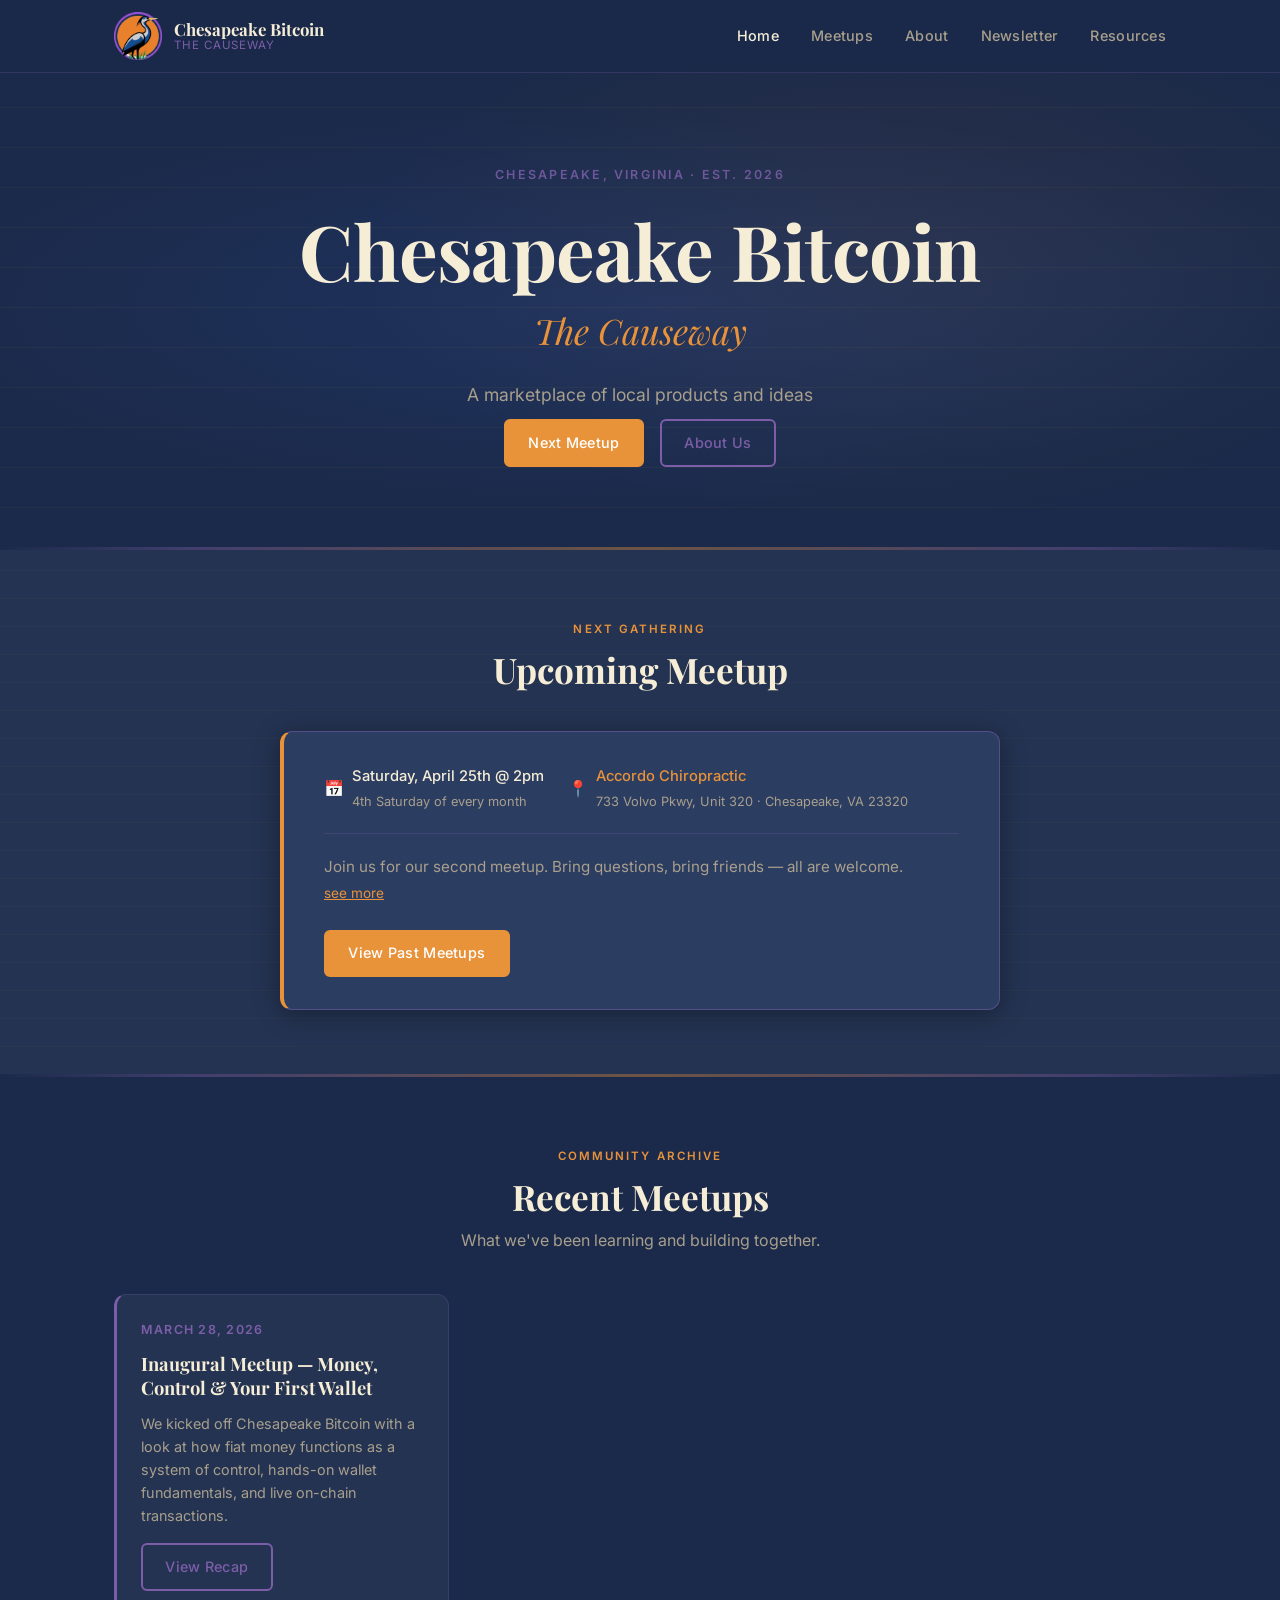
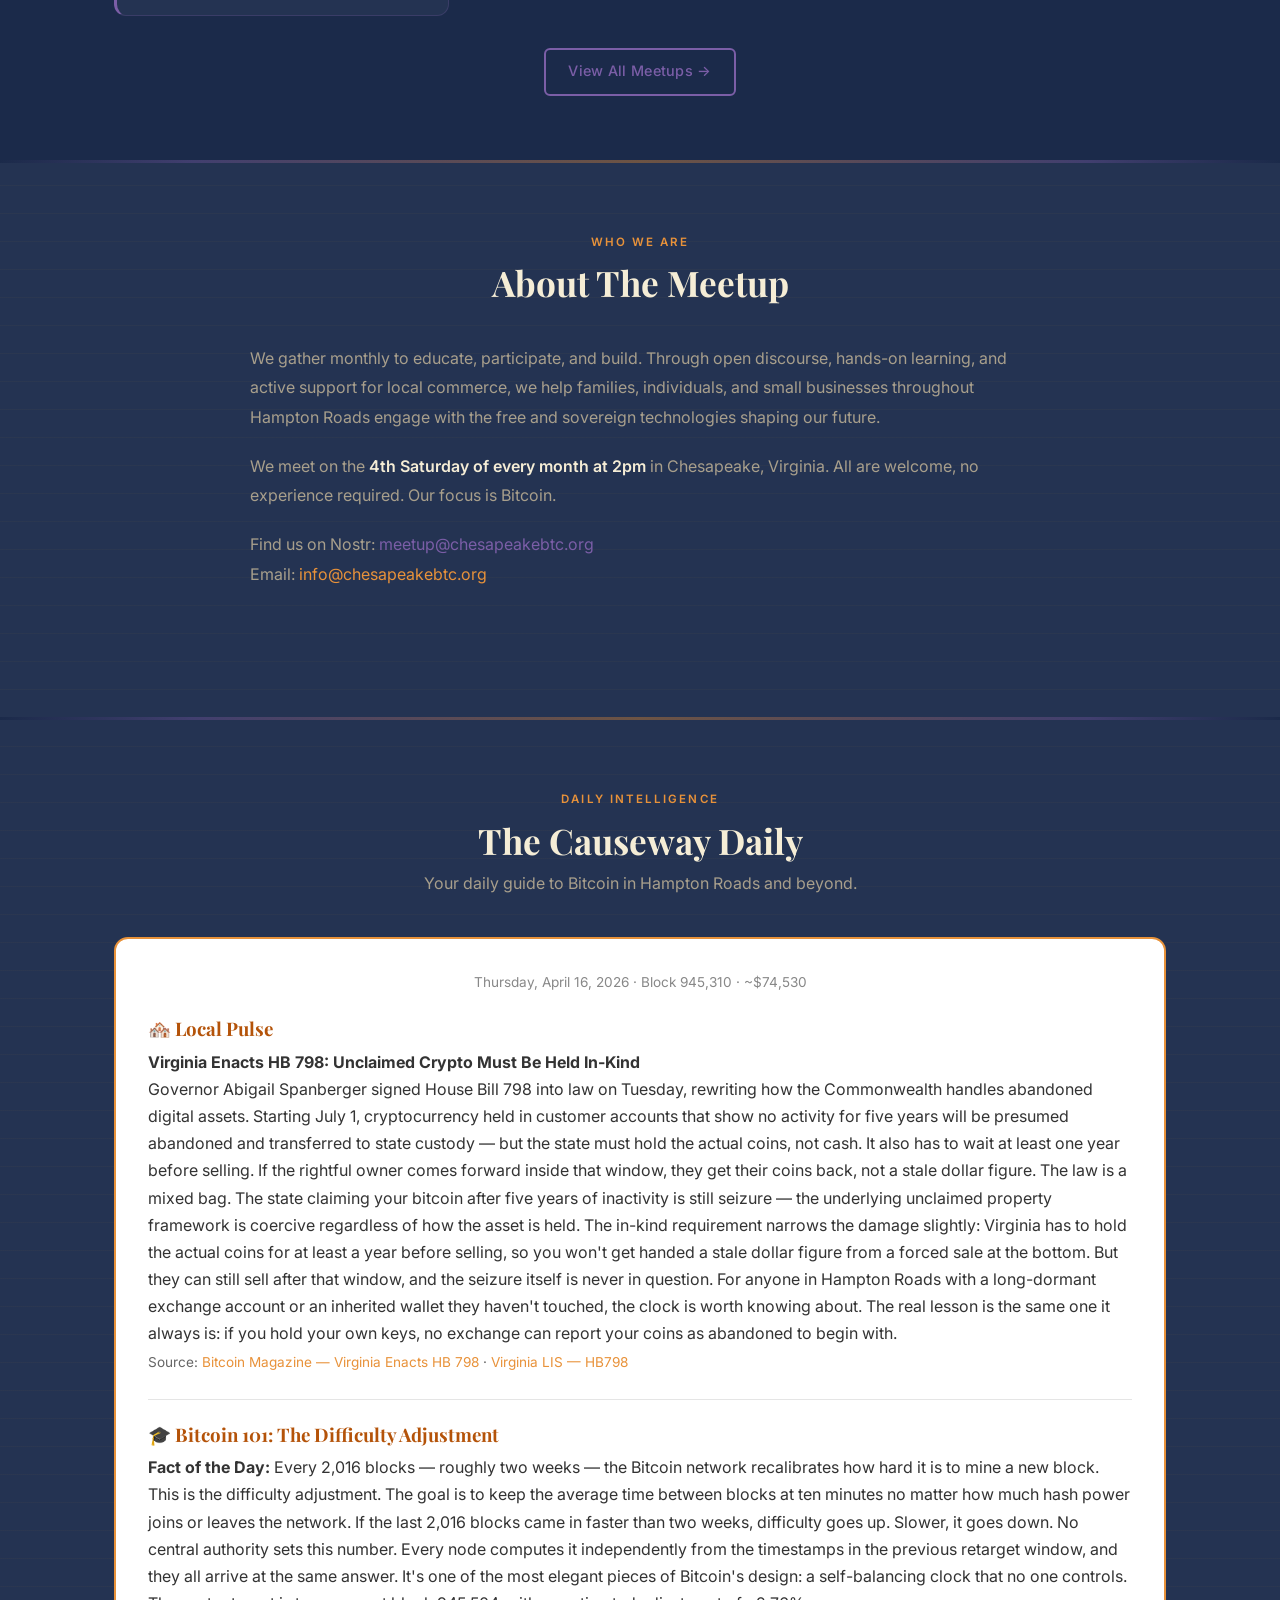
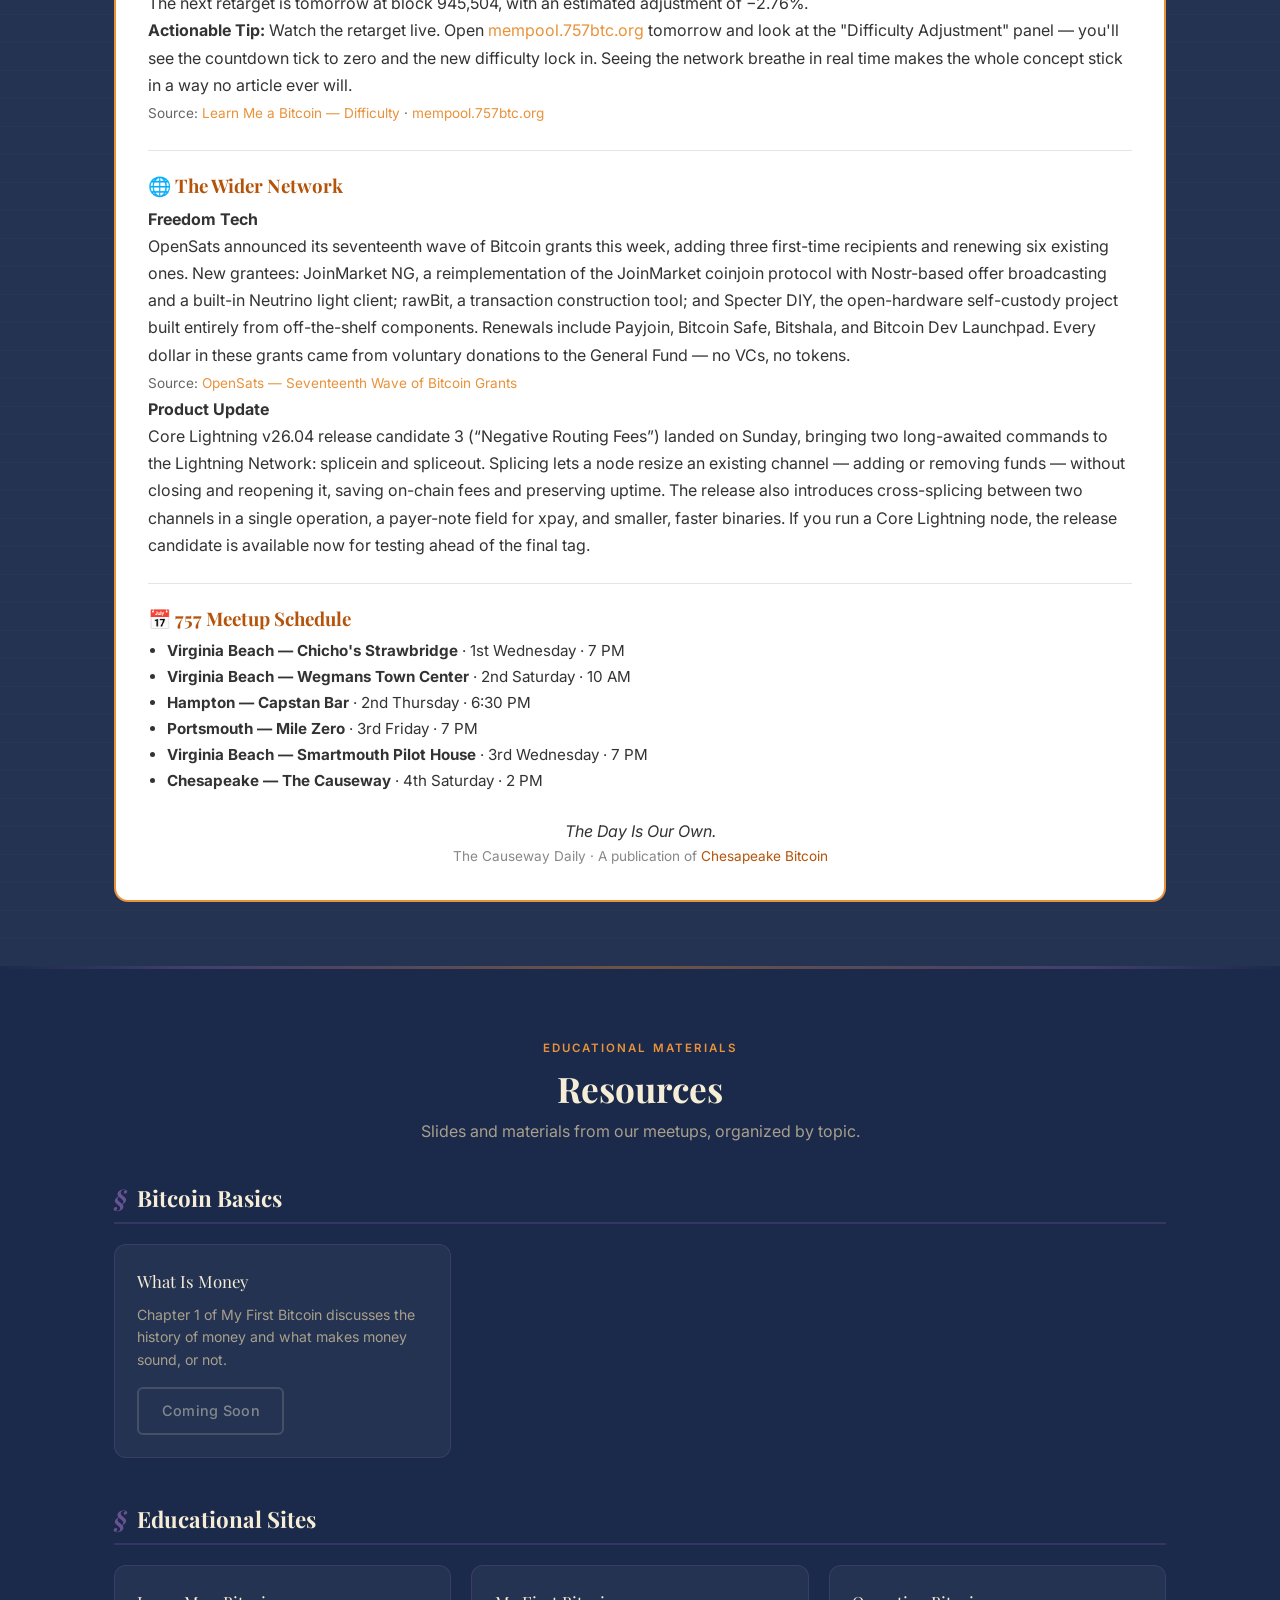
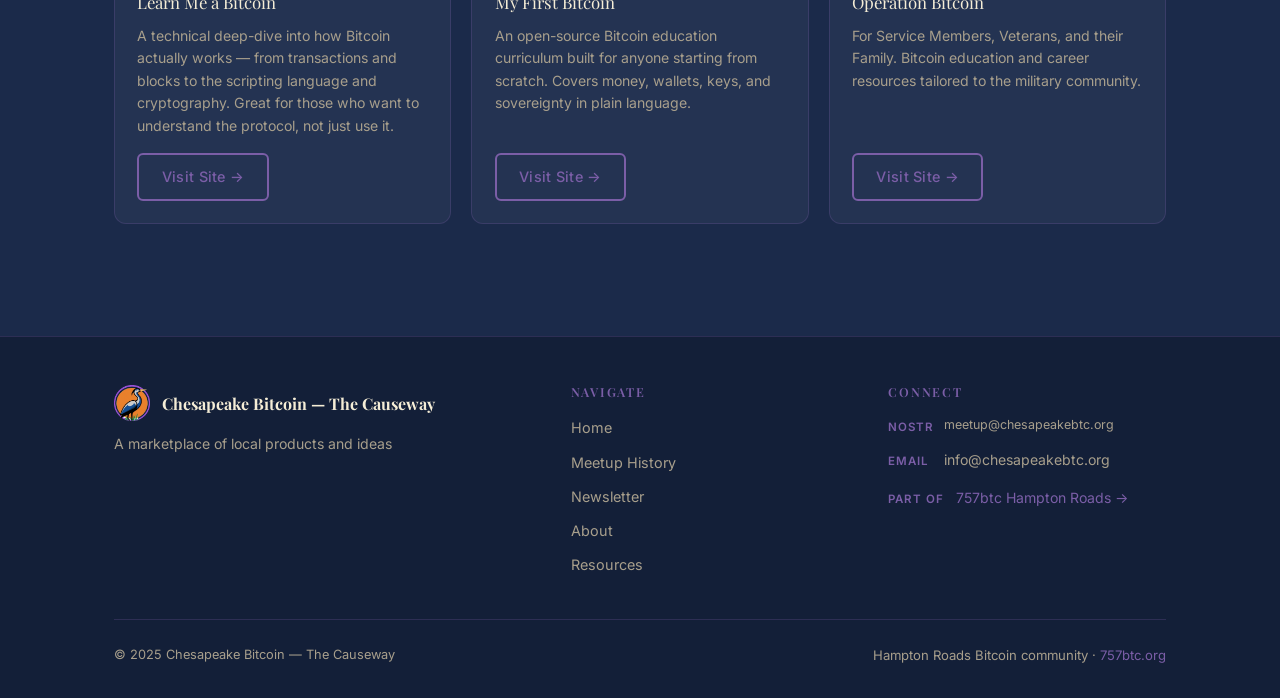
==== index.html @ 74d9f7d7 "Newsletter: Reframe HB 798 in-kind requirement — narrows damage, doesn't redeem it" ====
<!DOCTYPE html>
<html lang="en">
<head>
  <meta charset="UTF-8" />
  <meta name="viewport" content="width=device-width, initial-scale=1.0" />
  <meta name="description" content="Chesapeake Bitcoin — The Causeway. A monthly Bitcoin meetup in Chesapeake, VA. Part of the 757btc Hampton Roads community." />
  <title>Chesapeake Bitcoin — The Causeway</title>
  <link rel="stylesheet" href="css/style.css" />
</head>
<body>

  <!-- ── Navigation ── -->
  <header>
    <nav class="navbar" role="navigation" aria-label="Main navigation">
      <div class="container nav-inner">
        <a href="index.html" class="nav-logo" aria-label="Chesapeake Bitcoin — The Causeway home">
          <img src="assets/logo.png" alt="Chesapeake Bitcoin logo" />
          <span class="nav-logo-text">
            <span class="logo-name">Chesapeake Bitcoin</span>
            <span class="logo-sub">The Causeway</span>
          </span>
        </a>

        <button class="nav-hamburger" aria-label="Toggle menu" aria-expanded="false">
          <span></span>
          <span></span>
          <span></span>
        </button>

        <ul class="nav-links" role="list">
          <li><a href="index.html">Home</a></li>
          <li><a href="#upcoming-meetup">Meetups</a></li>
          <li><a href="#about">About</a></li>
          <li><a href="#newsletter">Newsletter</a></li>
          <li><a href="#resources">Resources</a></li>
        </ul>
      </div>
    </nav>
  </header>

  <main>

    <!-- ── Hero ── -->
    <section class="hero" aria-label="Hero">
      <div class="container">
        <div class="hero-content">
          <span class="hero-eyebrow">Chesapeake, Virginia · Est. 2026</span>
          <h1 class="hero-title">Chesapeake Bitcoin</h1>
          <p class="hero-subtitle">The Causeway</p>
          <p class="hero-tagline">A marketplace of local products and ideas</p>
          <div class="hero-actions">
            <a href="#upcoming-meetup" class="btn btn-primary">Next Meetup</a>
            <a href="#about" class="btn btn-secondary">About Us</a>
          </div>
        </div>
      </div>
    </section>

    <hr class="section-divider" />

    <!-- UPCOMING MEETUP -->
    <section class="section parchment-bg" id="upcoming-meetup" aria-labelledby="upcoming-heading">
      <div class="container">
        <div class="section-header">
          <span class="section-label">Next Gathering</span>
          <h2 class="section-title" id="upcoming-heading">Upcoming Meetup</h2>
        </div>

        <div class="upcoming-card">
          <div class="meetup-meta">
            <div class="meta-item">
              <span class="meta-icon" aria-hidden="true">📅</span>
              <div>
                <div class="meta-value">Saturday, April 25th @ 2pm</div>
                <div style="font-size:0.8rem;color:var(--muted);margin-top:2px;">4th Saturday of every month</div>
              </div>
            </div>
            <div class="meta-item">
              <span class="meta-icon" aria-hidden="true">📍</span>
              <div>
                <div class="meta-value">
                  <a href="https://maps.google.com/?q=733+Volvo+Pkwy+Unit+320+Chesapeake+VA+23320"
                     target="_blank" rel="noopener"
                     style="color:var(--orange);text-decoration:none;">
                    Accordo Chiropractic
                  </a>
                </div>
                <div style="font-size:0.8rem;color:var(--muted);margin-top:2px;">733 Volvo Pkwy, Unit 320 · Chesapeake, VA 23320</div>
              </div>
            </div>
          </div>

          <div class="upcoming-desc">
            <div class="desc-collapsed" id="desc-preview">Join us for our second meetup. Bring questions, bring friends — all are welcome.</div>
            <div class="desc-full" id="desc-full" style="display:none;">
              <p>Join us for our second monthly gathering. Whether you're just getting started or have been down the rabbit hole for years, all are welcome.</p>
              <p><strong>My First Bitcoin</strong></p>
              <ul>
                <li>Continuing our study of the curriculum</li>
              </ul>
              <p><strong>Attack Vectors</strong></p>
              <ul>
                <li>How to avoid scams</li>
              </ul>
              <p><strong>Open Discussion</strong></p>
              <ul>
                <li>What's on your mind?</li>
              </ul>
            </div>
            <button class="see-more-btn" id="see-more-btn" onclick="toggleDesc()">see more</button>
          </div>

          <a href="#recent-meetups" class="btn btn-primary">View Past Meetups</a>
        </div>
      </div>
    </section>

    <hr class="section-divider" />

    <!-- Recent Meetups -->
    <section class="section" aria-labelledby="recent-heading">
      <div class="container">
        <div class="section-header">
          <span class="section-label">Community Archive</span>
          <h2 class="section-title" id="recent-heading">Recent Meetups</h2>
          <p class="section-subtitle">What we've been learning and building together.</p>
        </div>
        <div class="cards-grid" id="recent-meetups">
          <p class="loading-state">Loading meetups…</p>
        </div>
        <div class="cards-cta">
          <a href="meetups.html" class="btn btn-secondary">View All Meetups →</a>
        </div>
      </div>
    </section>

    <hr class="section-divider" />

    <!-- About -->
    <section class="section parchment-bg" id="about" aria-labelledby="about-heading">
      <div class="container">
        <div class="section-header">
          <span class="section-label">Who We Are</span>
          <h2 class="section-title" id="about-heading">About The Meetup</h2>
        </div>
        <article class="about-section">
          <p>
            We gather monthly to educate, participate, and build. Through open discourse, hands-on
            learning, and active support for local commerce, we help families, individuals, and small
            businesses throughout Hampton Roads engage with the free and sovereign technologies shaping
            our future.
          </p>
          <p>
            We meet on the <strong>4th Saturday of every month at 2pm</strong> in Chesapeake, Virginia.
            All are welcome, no experience required. Our focus is Bitcoin.
          </p>
          <p>
            Find us on Nostr: <span style="color:var(--gold);word-break:break-all;">meetup@chesapeakebtc.org</span><br/>
            Email: <a href="mailto:info@chesapeakebtc.org" style="color:var(--orange);">info@chesapeakebtc.org</a>
          </p>
        </article>
      </div>
    </section>

    <hr class="section-divider" />

    <!-- Newsletter -->
    <section class="section parchment-bg" id="newsletter" aria-labelledby="newsletter-heading">
      <div class="container">
        <div class="section-header">
          <span class="section-label">Daily Intelligence</span>
          <h2 class="section-title" id="newsletter-heading">The Causeway Daily</h2>
          <p class="section-subtitle">Your daily guide to Bitcoin in Hampton Roads and beyond.</p>
        </div>
        
        <div class="newsletter-container" style="background: #ffffff; padding: 2rem; border-radius: 14px; border: 2px solid var(--orange); color: #333; line-height: 1.7;">
          <p style="text-align:center; font-size:0.85rem; color:#888; margin-bottom:1.5rem;">Thursday, April 16, 2026 · Block 945,310 · ~$74,530</p>

          <h3 style="color:#b45309; margin-bottom:0.5rem;">🏘️ Local Pulse</h3>
          <p><strong>Virginia Enacts HB 798: Unclaimed Crypto Must Be Held In-Kind</strong><br>
          Governor Abigail Spanberger signed House Bill 798 into law on Tuesday, rewriting how the Commonwealth handles abandoned digital assets. Starting July 1, cryptocurrency held in customer accounts that show no activity for five years will be presumed abandoned and transferred to state custody — but the state must hold the actual coins, not cash. It also has to wait at least one year before selling. If the rightful owner comes forward inside that window, they get their coins back, not a stale dollar figure. The law is a mixed bag. The state claiming your bitcoin after five years of inactivity is still seizure — the underlying unclaimed property framework is coercive regardless of how the asset is held. The in-kind requirement narrows the damage slightly: Virginia has to hold the actual coins for at least a year before selling, so you won't get handed a stale dollar figure from a forced sale at the bottom. But they can still sell after that window, and the seizure itself is never in question. For anyone in Hampton Roads with a long-dormant exchange account or an inherited wallet they haven't touched, the clock is worth knowing about. The real lesson is the same one it always is: if you hold your own keys, no exchange can report your coins as abandoned to begin with.<br>
          <span style="font-size:0.85rem; color:#666;">Source: <a href="https://bitcoinmagazine.com/news/virginia-enacts-law-state-crypto" target="_blank" rel="noopener">Bitcoin Magazine — Virginia Enacts HB 798</a> · <a href="https://lis.virginia.gov/bill-details/20261/HB798" target="_blank" rel="noopener">Virginia LIS — HB798</a></span></p>

          <hr style="border:none; border-top:1px solid rgba(0,0,0,0.1); margin:1.5rem 0;" />

          <h3 style="color:#b45309; margin-bottom:0.5rem;">🎓 Bitcoin 101: The Difficulty Adjustment</h3>
          <p><strong>Fact of the Day:</strong> Every 2,016 blocks — roughly two weeks — the Bitcoin network recalibrates how hard it is to mine a new block. This is the difficulty adjustment. The goal is to keep the average time between blocks at ten minutes no matter how much hash power joins or leaves the network. If the last 2,016 blocks came in faster than two weeks, difficulty goes up. Slower, it goes down. No central authority sets this number. Every node computes it independently from the timestamps in the previous retarget window, and they all arrive at the same answer. It's one of the most elegant pieces of Bitcoin's design: a self-balancing clock that no one controls. The next retarget is tomorrow at block 945,504, with an estimated adjustment of −2.76%.</p>
          <p><strong>Actionable Tip:</strong> Watch the retarget live. Open <a href="https://mempool.757btc.org" target="_blank" rel="noopener">mempool.757btc.org</a> tomorrow and look at the "Difficulty Adjustment" panel — you'll see the countdown tick to zero and the new difficulty lock in. Seeing the network breathe in real time makes the whole concept stick in a way no article ever will.<br>
          <span style="font-size:0.85rem; color:#666;">Source: <a href="https://learnmeabitcoin.com/beginners/guide/difficulty/" target="_blank" rel="noopener">Learn Me a Bitcoin — Difficulty</a> · <a href="https://mempool.757btc.org" target="_blank" rel="noopener">mempool.757btc.org</a></span></p>

          <hr style="border:none; border-top:1px solid rgba(0,0,0,0.1); margin:1.5rem 0;" />

          <h3 style="color:#b45309; margin-bottom:0.5rem;">🌐 The Wider Network</h3>
          <p><strong>Freedom Tech</strong><br>
          OpenSats announced its seventeenth wave of Bitcoin grants this week, adding three first-time recipients and renewing six existing ones. New grantees: JoinMarket NG, a reimplementation of the JoinMarket coinjoin protocol with Nostr-based offer broadcasting and a built-in Neutrino light client; rawBit, a transaction construction tool; and Specter DIY, the open-hardware self-custody project built entirely from off-the-shelf components. Renewals include Payjoin, Bitcoin Safe, Bitshala, and Bitcoin Dev Launchpad. Every dollar in these grants came from voluntary donations to the General Fund — no VCs, no tokens.<br>
          <span style="font-size:0.85rem; color:#666;">Source: <a href="https://opensats.org/blog/seventeenth-wave-of-bitcoin-grants" target="_blank" rel="noopener">OpenSats — Seventeenth Wave of Bitcoin Grants</a></span></p>

          <p><strong>Product Update</strong><br>
          Core Lightning v26.04 release candidate 3 (“Negative Routing Fees”) landed on Sunday, bringing two long-awaited commands to the Lightning Network: splicein and spliceout. Splicing lets a node resize an existing channel — adding or removing funds — without closing and reopening it, saving on-chain fees and preserving uptime. The release also introduces cross-splicing between two channels in a single operation, a payer-note field for xpay, and smaller, faster binaries. If you run a Core Lightning node, the release candidate is available now for testing ahead of the final tag.</p>

          <hr style="border:none; border-top:1px solid rgba(0,0,0,0.1); margin:1.5rem 0;" />

          <h3 style="color:#b45309; margin-bottom:0.5rem;">📅 757 Meetup Schedule</h3>
          <ul style="padding-left:1.2rem; font-size:0.95rem;">
            <li><strong>Virginia Beach — Chicho's Strawbridge</strong> · 1st Wednesday · 7 PM</li>
            <li><strong>Virginia Beach — Wegmans Town Center</strong> · 2nd Saturday · 10 AM</li>
            <li><strong>Hampton — Capstan Bar</strong> · 2nd Thursday · 6:30 PM</li>
            <li><strong>Portsmouth — Mile Zero</strong> · 3rd Friday · 7 PM</li>
            <li><strong>Virginia Beach — Smartmouth Pilot House</strong> · 3rd Wednesday · 7 PM</li>
            <li><strong>Chesapeake — The Causeway</strong> · 4th Saturday · 2 PM</li>
          </ul>

          <p style="text-align:center; font-size:0.85rem; color:#888; margin-top:1.5rem;">
            <em style="font-size:1rem; color:#333;">The Day Is Our Own.</em><br/>
            The Causeway Daily · A publication of <a href="index.html" style="color:#b45309;">Chesapeake Bitcoin</a>
          </p>
        </div>
      </div>
    </section>

    <hr class="section-divider" />

    <!-- Resources -->
    <section class="section" id="resources" aria-labelledby="resources-heading">
      <div class="container">
        <div class="section-header">
          <span class="section-label">Educational Materials</span>
          <h2 class="section-title" id="resources-heading">Resources</h2>
          <p class="section-subtitle">Slides and materials from our meetups, organized by topic.</p>
        </div>
        <div id="resources-list">
          <p class="loading-state">Loading resources…</p>
        </div>
      </div>
    </section>

  </main>

  <!-- Footer -->
  <footer class="footer" id="contact" aria-label="Site footer">
    <div class="container">
      <div class="footer-grid">
        <div class="footer-brand">
          <a href="index.html" class="footer-logo">
            <img src="assets/logo.png" alt="Chesapeake Bitcoin logo" />
            <span class="footer-logo-name">Chesapeake Bitcoin — The Causeway</span>
          </a>
          <p class="footer-tagline">A marketplace of local products and ideas</p>
        </div>
        <div class="footer-col">
          <h4>Navigate</h4>
          <ul>
            <li><a href="index.html">Home</a></li>
            <li><a href="meetups.html">Meetup History</a></li>
            <li><a href="#newsletter">Newsletter</a></li>
            <li><a href="#about">About</a></li>
            <li><a href="#resources">Resources</a></li>
          </ul>
        </div>
        <div class="footer-col">
          <h4>Connect</h4>
          <div class="footer-contact-item">
            <span class="contact-label">Nostr</span>
            <span class="contact-value" style="font-size:0.78rem;word-break:break-all;">meetup@chesapeakebtc.org</span>
          </div>
          <div class="footer-contact-item">
            <span class="contact-label">Email</span>
            <a href="mailto:info@chesapeakebtc.org" class="contact-value">info@chesapeakebtc.org</a>
          </div>
          <div class="footer-contact-item" style="margin-top:1rem;">
            <span class="contact-label" style="min-width:auto;margin-right:0.25rem;">Part of</span>
            <a href="https://757btc.org" target="_blank" rel="noopener" class="contact-value" style="color:var(--gold);">
              757btc Hampton Roads →
            </a>
          </div>
        </div>
      </div>
      <div class="footer-bottom">
        <p class="copyright">© 2025 Chesapeake Bitcoin — The Causeway</p>
        <p class="footer-community">
          Hampton Roads Bitcoin community ·
          <a href="https://757btc.org" target="_blank" rel="noopener">757btc.org</a>
        </p>
      </div>
    </div>
  </footer>

  <script src="js/main.js"></script>
  <script>
    function toggleDesc() {
      const preview = document.getElementById('desc-preview');
      const full = document.getElementById('desc-full');
      const btn = document.getElementById('see-more-btn');
      if (full.style.display === 'none') {
        preview.style.display = 'none';
        full.style.display = 'block';
        btn.textContent = 'see less';
      } else {
        full.style.display = 'none';
        preview.style.display = 'block';
        btn.textContent = 'see more';
      }
    }
  </script>
</body>
</html>
---- css/style.css ----
/* ============================================================
   Chesapeake Bitcoin — The Causeway
   css/style.css
   Historical gravitas meets Bitcoin community.
   ============================================================ */

/* ── Google Fonts ── */
@import url('https://fonts.googleapis.com/css2?family=Playfair+Display:ital,wght@0,400;0,600;0,700;1,400&family=Inter:wght@300;400;500;600&display=swap');

/* ── Custom Properties ── */
:root {
  --bg:          #1B2A4A;
  --surface:     #243352;
  --surface-2:   #2c3d62;
  --orange:      #E8923A;
  --gold:        #7B5EA7;
  --gold-light:  #9B7BC4;
  --parchment:   #F5EDD6;
  --muted:       #A89F8C;
  --marsh:       #5C7A4E;
  --border:      rgba(123, 94, 167, 0.25);
  --border-strong: rgba(123, 94, 167, 0.55);

  --font-head:   'Playfair Display', Georgia, serif;
  --font-body:   'Inter', system-ui, sans-serif;

  --radius:      6px;
  --radius-lg:   12px;
  --shadow:      0 4px 24px rgba(0,0,0,0.35);
  --transition:  0.2s ease;
}

/* ── Reset & Base ── */
*, *::before, *::after { box-sizing: border-box; margin: 0; padding: 0; }

html { scroll-behavior: smooth; font-size: 16px; }

body {
  background-color: var(--bg);
  color: var(--parchment);
  font-family: var(--font-body);
  line-height: 1.7;
  min-height: 100vh;
  padding-top: 64px;
}

/* Offset anchor links for fixed navbar */
section[id], footer[id] {
  scroll-margin-top: 72px;
}

img { max-width: 100%; display: block; }
a { color: var(--orange); text-decoration: none; transition: color var(--transition); }
a:hover { color: var(--gold-light); }

h1, h2, h3, h4 {
  font-family: var(--font-head);
  font-weight: 700;
  line-height: 1.2;
  color: var(--parchment);
}

/* ── Parchment Texture Utility ──
   Subtle lined texture using repeating-linear-gradient */
.parchment-bg {
  background-color: var(--surface);
  background-image: repeating-linear-gradient(
    0deg,
    transparent,
    transparent 27px,
    rgba(200, 146, 42, 0.04) 27px,
    rgba(200, 146, 42, 0.04) 28px
  );
}

/* ── Section Divider — rope/map border style ── */
.section-divider {
  border: none;
  height: 3px;
  background:
    linear-gradient(90deg,
      transparent 0%,
      var(--gold) 15%,
      var(--orange) 50%,
      var(--gold) 85%,
      transparent 100%
    );
  opacity: 0.4;
  margin: 0;
}

/* ── Container ── */
.container {
  max-width: 1100px;
  margin: 0 auto;
  padding: 0 1.5rem;
}

/* ── Buttons ── */
.btn {
  display: inline-block;
  padding: 0.6rem 1.4rem;
  border-radius: var(--radius);
  font-family: var(--font-body);
  font-weight: 500;
  font-size: 0.9rem;
  cursor: pointer;
  border: 2px solid transparent;
  transition: all var(--transition);
  letter-spacing: 0.02em;
}

.btn-primary {
  background: var(--orange);
  color: #fff;
  border-color: var(--orange);
}
.btn-primary:hover {
  background: #e07d0a;
  border-color: #e07d0a;
  color: #fff;
  transform: translateY(-1px);
  box-shadow: 0 4px 16px rgba(247, 147, 26, 0.35);
}

.btn-secondary {
  background: transparent;
  color: var(--gold);
  border-color: var(--gold);
}
.btn-secondary:hover {
  background: var(--gold);
  color: var(--bg);
  transform: translateY(-1px);
}

.btn-outline {
  background: transparent;
  color: var(--parchment);
  border-color: rgba(245, 237, 214, 0.35);
}
.btn-outline:hover {
  border-color: var(--parchment);
  color: var(--parchment);
}

/* ── Navbar ── */
.navbar {
  position: fixed;
  top: 0;
  left: 0;
  right: 0;
  z-index: 100;
  background: rgba(27, 42, 74, 0.97);
  backdrop-filter: blur(8px);
  border-bottom: 1px solid var(--border);
  padding: 0.75rem 0;
}

.nav-inner {
  display: flex;
  align-items: center;
  justify-content: space-between;
  gap: 1rem;
}

.nav-logo {
  display: flex;
  align-items: center;
  gap: 0.75rem;
  text-decoration: none;
  color: var(--parchment);
  flex-shrink: 0;
}
.nav-logo img { height: 48px; width: auto; }
.nav-logo-text {
  display: flex;
  flex-direction: column;
  line-height: 1.15;
}
.nav-logo-text .logo-name {
  font-family: var(--font-head);
  font-weight: 700;
  font-size: 1.05rem;
  color: var(--parchment);
}
.nav-logo-text .logo-sub {
  font-size: 0.72rem;
  color: var(--gold);
  letter-spacing: 0.08em;
  text-transform: uppercase;
}

.nav-links {
  display: flex;
  align-items: center;
  gap: 2rem;
  list-style: none;
}
.nav-links a {
  color: var(--muted);
  font-size: 0.9rem;
  font-weight: 500;
  letter-spacing: 0.02em;
  transition: color var(--transition);
  text-decoration: none;
}
.nav-links a:hover,
.nav-links a.active {
  color: var(--parchment);
}
.nav-links .nav-cta a {
  color: var(--orange);
}

/* Hamburger */
.nav-hamburger {
  display: none;
  flex-direction: column;
  gap: 5px;
  background: none;
  border: none;
  cursor: pointer;
  padding: 4px;
  z-index: 101;
}
.nav-hamburger span {
  display: block;
  width: 26px;
  height: 2px;
  background: var(--parchment);
  border-radius: 2px;
  transition: all 0.3s ease;
}
.nav-hamburger.open span:nth-child(1) { transform: translateY(7px) rotate(45deg); }
.nav-hamburger.open span:nth-child(2) { opacity: 0; }
.nav-hamburger.open span:nth-child(3) { transform: translateY(-7px) rotate(-45deg); }

/* ── Hero ── */
.hero {
  position: relative;
  padding: 6rem 0 5rem;
  overflow: hidden;
  background-color: var(--bg);
  /* Subtle horizontal line map texture */
  background-image:
    repeating-linear-gradient(
      0deg,
      transparent,
      transparent 39px,
      rgba(200, 146, 42, 0.06) 39px,
      rgba(200, 146, 42, 0.06) 40px
    ),
    radial-gradient(ellipse 80% 60% at 50% 50%, #1f3360 0%, var(--bg) 70%);
}

.hero::before {
  content: '';
  position: absolute;
  inset: 0;
  background: radial-gradient(ellipse 60% 80% at 70% 40%, rgba(247,147,26,0.06) 0%, transparent 70%);
  pointer-events: none;
}

.hero-content {
  position: relative;
  text-align: center;
  max-width: 780px;
  margin: 0 auto;
}

.hero-eyebrow {
  display: inline-block;
  font-size: 0.78rem;
  font-weight: 600;
  letter-spacing: 0.18em;
  text-transform: uppercase;
  color: var(--gold);
  margin-bottom: 1.2rem;
  opacity: 0.85;
}

.hero-title {
  font-family: var(--font-head);
  font-size: clamp(2.8rem, 6vw, 5rem);
  font-weight: 700;
  color: var(--parchment);
  margin-bottom: 0.25rem;
  letter-spacing: -0.01em;
}

.hero-subtitle {
  font-family: var(--font-head);
  font-size: clamp(1.4rem, 3vw, 2.2rem);
  font-weight: 400;
  font-style: italic;
  color: var(--orange);
  margin-bottom: 1.2rem;
}

.hero-tagline {
  font-size: 1.1rem;
  color: var(--muted);
  margin-bottom: 0.6rem;
}

.hero-slogan {
  font-family: var(--font-head);
  font-size: 0.95rem;
  font-style: italic;
  color: var(--gold);
  opacity: 0.8;
  letter-spacing: 0.05em;
  margin-bottom: 2.5rem;
}

.hero-actions {
  display: flex;
  gap: 1rem;
  justify-content: center;
  flex-wrap: wrap;
}

/* ── Sections ── */
.section {
  padding: 4rem 0;
}
.section-alt {
  background-color: var(--surface);
  background-image: repeating-linear-gradient(
    0deg,
    transparent,
    transparent 27px,
    rgba(200, 146, 42, 0.035) 27px,
    rgba(200, 146, 42, 0.035) 28px
  );
}

.section-header {
  text-align: center;
  margin-bottom: 2.5rem;
}
.section-label {
  display: inline-block;
  font-size: 0.72rem;
  font-weight: 600;
  letter-spacing: 0.18em;
  text-transform: uppercase;
  color: var(--orange);
  margin-bottom: 0.6rem;
}
.section-title {
  font-size: clamp(1.6rem, 3vw, 2.2rem);
  margin-bottom: 0.5rem;
}
.section-subtitle {
  color: var(--muted);
  font-size: 1rem;
  max-width: 540px;
  margin: 0 auto;
}

/* ── Upcoming Meetup ── */
.upcoming-card {
  background: var(--surface-2);
  border: 1px solid var(--border-strong);
  border-left: 4px solid var(--orange);
  border-radius: var(--radius-lg);
  padding: 2rem 2.5rem;
  max-width: 720px;
  margin: 0 auto;
  box-shadow: var(--shadow);
}
.upcoming-card .meetup-meta {
  display: flex;
  flex-wrap: wrap;
  gap: 1.5rem;
  margin-bottom: 1.25rem;
}
.upcoming-card .meta-item {
  display: flex;
  align-items: center;
  gap: 0.5rem;
  font-size: 0.92rem;
  color: var(--muted);
}
.upcoming-card .meta-icon {
  color: var(--gold);
  font-size: 1rem;
  flex-shrink: 0;
}
.upcoming-card .meta-value {
  color: var(--parchment);
  font-weight: 500;
}
.upcoming-card .upcoming-desc {
  color: var(--muted);
  font-size: 0.95rem;
  line-height: 1.7;
  margin-bottom: 1.5rem;
  border-top: 1px solid var(--border);
  padding-top: 1.25rem;
}
.upcoming-card .upcoming-desc ul {
  padding-left: 1.5rem;
  margin: 0.25rem 0 0.75rem;
}
.upcoming-card .upcoming-desc li {
  margin-bottom: 0.2rem;
}
.see-more-btn {
  background: none;
  border: none;
  color: var(--orange);
  cursor: pointer;
  font-size: 0.85rem;
  font-family: var(--font-body);
  padding: 0;
  margin-top: 0.25rem;
  text-decoration: underline;
}
.see-more-btn:hover {
  color: var(--gold);
}

/* ── Meetup Cards ── */
.cards-grid {
  display: grid;
  grid-template-columns: repeat(auto-fill, minmax(300px, 1fr));
  gap: 1.5rem;
  margin-bottom: 2rem;
}

.meetup-card {
  background: var(--surface);
  border: 1px solid var(--border);
  border-left: 3px solid var(--gold);
  border-radius: var(--radius-lg);
  padding: 1.5rem;
  display: flex;
  flex-direction: column;
  gap: 0.75rem;
  transition: transform var(--transition), box-shadow var(--transition), border-color var(--transition);
}
.meetup-card:hover {
  transform: translateY(-3px);
  box-shadow: var(--shadow);
  border-color: var(--gold);
  border-left-color: var(--orange);
}
.meetup-card .card-date {
  font-size: 0.78rem;
  font-weight: 600;
  letter-spacing: 0.1em;
  text-transform: uppercase;
  color: var(--gold);
}
.meetup-card .card-title {
  font-family: var(--font-head);
  font-size: 1.15rem;
  color: var(--parchment);
  line-height: 1.3;
}
.meetup-card .card-excerpt {
  font-size: 0.9rem;
  color: var(--muted);
  flex-grow: 1;
  line-height: 1.6;
}
.meetup-card .card-actions {
  margin-top: 0.25rem;
}

.cards-cta {
  text-align: center;
  margin-top: 1rem;
}

/* ── Meetup History List (meetups.html) ── */
.meetup-list {
  display: flex;
  flex-direction: column;
  gap: 2rem;
}
.meetup-entry {
  background: var(--surface);
  border: 1px solid var(--border);
  border-left: 4px solid var(--gold);
  border-radius: var(--radius-lg);
  padding: 1.75rem 2rem;
  transition: border-left-color var(--transition);
}
.meetup-entry:hover { border-left-color: var(--orange); }
.meetup-entry .entry-date {
  font-size: 0.78rem;
  font-weight: 600;
  letter-spacing: 0.12em;
  text-transform: uppercase;
  color: var(--gold);
  margin-bottom: 0.35rem;
}
.meetup-entry .entry-title {
  font-family: var(--font-head);
  font-size: 1.35rem;
  margin-bottom: 0.75rem;
}
.meetup-entry .entry-recap {
  color: var(--muted);
  font-size: 0.95rem;
  line-height: 1.7;
  margin-bottom: 1rem;
}

/* ── Resources ── */
.topic-section {
  margin-bottom: 3rem;
}
.topic-heading {
  font-family: var(--font-head);
  font-size: 1.4rem;
  color: var(--parchment);
  margin-bottom: 1.25rem;
  padding-bottom: 0.6rem;
  border-bottom: 2px solid var(--border);
  display: flex;
  align-items: center;
  gap: 0.6rem;
}
.topic-heading::before {
  content: '§';
  color: var(--gold);
  font-style: italic;
  opacity: 0.8;
}
.resource-list {
  display: grid;
  grid-template-columns: repeat(auto-fill, minmax(280px, 1fr));
  gap: 1.25rem;
}
.resource-card {
  background: var(--surface);
  border: 1px solid var(--border);
  border-radius: var(--radius-lg);
  padding: 1.4rem;
  display: flex;
  flex-direction: column;
  gap: 0.5rem;
  transition: transform var(--transition), box-shadow var(--transition);
}
.resource-card:hover {
  transform: translateY(-2px);
  box-shadow: var(--shadow);
}
.resource-card .res-title {
  font-family: var(--font-head);
  font-size: 1.05rem;
  color: var(--parchment);
}
.resource-card .res-desc {
  font-size: 0.88rem;
  color: var(--muted);
  line-height: 1.6;
  flex-grow: 1;
}
.resource-card .res-actions {
  margin-top: 0.5rem;
}

/* ── About Page ── */
.about-section {
  max-width: 780px;
  margin: 0 auto 4rem;
}
.about-section h2 {
  font-size: clamp(1.5rem, 2.5vw, 2rem);
  margin-bottom: 1.5rem;
  padding-bottom: 0.75rem;
  border-bottom: 2px solid var(--border);
}
.about-section h2 .accent { color: var(--orange); }
.about-section p {
  color: var(--muted);
  font-size: 1rem;
  line-height: 1.85;
  margin-bottom: 1.2rem;
}
.about-section p strong {
  color: var(--parchment);
  font-weight: 600;
}
.about-section .pull-quote {
  border-left: 4px solid var(--orange);
  padding: 1rem 1.5rem;
  margin: 1.5rem 0;
  background: var(--surface);
  border-radius: 0 var(--radius) var(--radius) 0;
  font-family: var(--font-head);
  font-style: italic;
  font-size: 1.1rem;
  color: var(--parchment);
}

/* ── Page Header (inner pages) ── */
.page-header {
  padding: 4rem 0 3rem;
  text-align: center;
  border-bottom: 1px solid var(--border);
  background-image:
    repeating-linear-gradient(
      0deg,
      transparent,
      transparent 39px,
      rgba(200, 146, 42, 0.05) 39px,
      rgba(200, 146, 42, 0.05) 40px
    );
}
.page-header h1 {
  font-size: clamp(2rem, 4vw, 3rem);
  margin-bottom: 0.5rem;
}
.page-header p {
  color: var(--muted);
  font-size: 1.05rem;
}

/* ── Footer ── */
.footer {
  background: #131f38;
  border-top: 1px solid var(--border);
  padding: 3rem 0 2rem;
  margin-top: auto;
}
.footer-grid {
  display: grid;
  grid-template-columns: 1.5fr 1fr 1fr;
  gap: 2.5rem;
  margin-bottom: 2rem;
}
.footer-brand .footer-logo {
  display: flex;
  align-items: center;
  gap: 0.75rem;
  margin-bottom: 0.75rem;
  text-decoration: none;
}
.footer-brand .footer-logo img { height: 36px; width: auto; }
.footer-brand .footer-logo-name {
  font-family: var(--font-head);
  font-size: 1rem;
  color: var(--parchment);
  font-weight: 700;
}
.footer-brand .footer-tagline {
  font-size: 0.88rem;
  color: var(--muted);
  line-height: 1.5;
  margin-bottom: 1rem;
}
.footer-brand .footer-slogan {
  font-family: var(--font-head);
  font-style: italic;
  font-size: 0.85rem;
  color: var(--gold);
  opacity: 0.8;
}
.footer-col h4 {
  font-size: 0.78rem;
  font-weight: 600;
  letter-spacing: 0.14em;
  text-transform: uppercase;
  color: var(--gold);
  margin-bottom: 1rem;
}
.footer-col ul { list-style: none; }
.footer-col ul li {
  margin-bottom: 0.6rem;
  font-size: 0.9rem;
}
.footer-col ul li a { color: var(--muted); }
.footer-col ul li a:hover { color: var(--parchment); }
.footer-contact-item {
  display: flex;
  align-items: flex-start;
  gap: 0.5rem;
  margin-bottom: 0.75rem;
  font-size: 0.88rem;
  color: var(--muted);
}
.footer-contact-item .contact-label {
  font-size: 0.72rem;
  font-weight: 600;
  letter-spacing: 0.08em;
  text-transform: uppercase;
  color: var(--gold);
  min-width: 48px;
  padding-top: 2px;
}
.footer-contact-item .contact-value {
  color: var(--muted);
  word-break: break-all;
  line-height: 1.4;
}
.footer-contact-item a.contact-value { color: var(--muted); }
.footer-contact-item a.contact-value:hover { color: var(--orange); }
.footer-bottom {
  border-top: 1px solid var(--border);
  padding-top: 1.5rem;
  display: flex;
  flex-wrap: wrap;
  gap: 1rem;
  align-items: center;
  justify-content: space-between;
}
.footer-bottom .copyright {
  font-size: 0.8rem;
  color: var(--muted);
}
.footer-bottom .footer-community {
  font-size: 0.82rem;
  color: var(--muted);
}
.footer-bottom .footer-community a {
  color: var(--gold);
}
.footer-bottom .footer-community a:hover { color: var(--orange); }

/* ── Loading / Empty States ── */
.loading-state {
  text-align: center;
  padding: 3rem;
  color: var(--muted);
  font-style: italic;
}
.empty-state {
  text-align: center;
  padding: 3rem;
  color: var(--muted);
  border: 1px dashed var(--border);
  border-radius: var(--radius-lg);
}

/* ── Utility ── */
.text-orange { color: var(--orange); }
.text-gold   { color: var(--gold); }
.text-muted  { color: var(--muted); }
.mt-1 { margin-top: 0.5rem; }
.mt-2 { margin-top: 1rem; }
.mt-3 { margin-top: 1.5rem; }
.mb-1 { margin-bottom: 0.5rem; }
.mb-2 { margin-bottom: 1rem; }

/* ── Responsive — Tablet ── */
@media (max-width: 900px) {
  .footer-grid {
    grid-template-columns: 1fr 1fr;
  }
  .footer-brand {
    grid-column: 1 / -1;
  }
}

/* ── Responsive — Mobile ── */
@media (max-width: 640px) {
  .nav-links {
    display: none;
    position: fixed;
    top: 0;
    left: 0;
    right: 0;
    bottom: 0;
    background: var(--bg);
    flex-direction: column;
    align-items: center;
    justify-content: center;
    gap: 2rem;
    z-index: 99;
  }
  .nav-links.open {
    display: flex;
  }
  .nav-links a {
    font-size: 1.3rem;
    color: var(--parchment);
  }
  .nav-hamburger {
    display: flex;
  }

  .hero {
    padding: 4rem 0 3.5rem;
  }

  .upcoming-card {
    padding: 1.5rem;
  }
  .upcoming-card .meetup-meta {
    flex-direction: column;
    gap: 0.75rem;
  }

  .footer-grid {
    grid-template-columns: 1fr;
  }

  .cards-grid {
    grid-template-columns: 1fr;
  }

  .resource-list {
    grid-template-columns: 1fr;
  }

  .footer-bottom {
    flex-direction: column;
    text-align: center;
  }

  .hero-actions {
    flex-direction: column;
    align-items: center;
  }
}
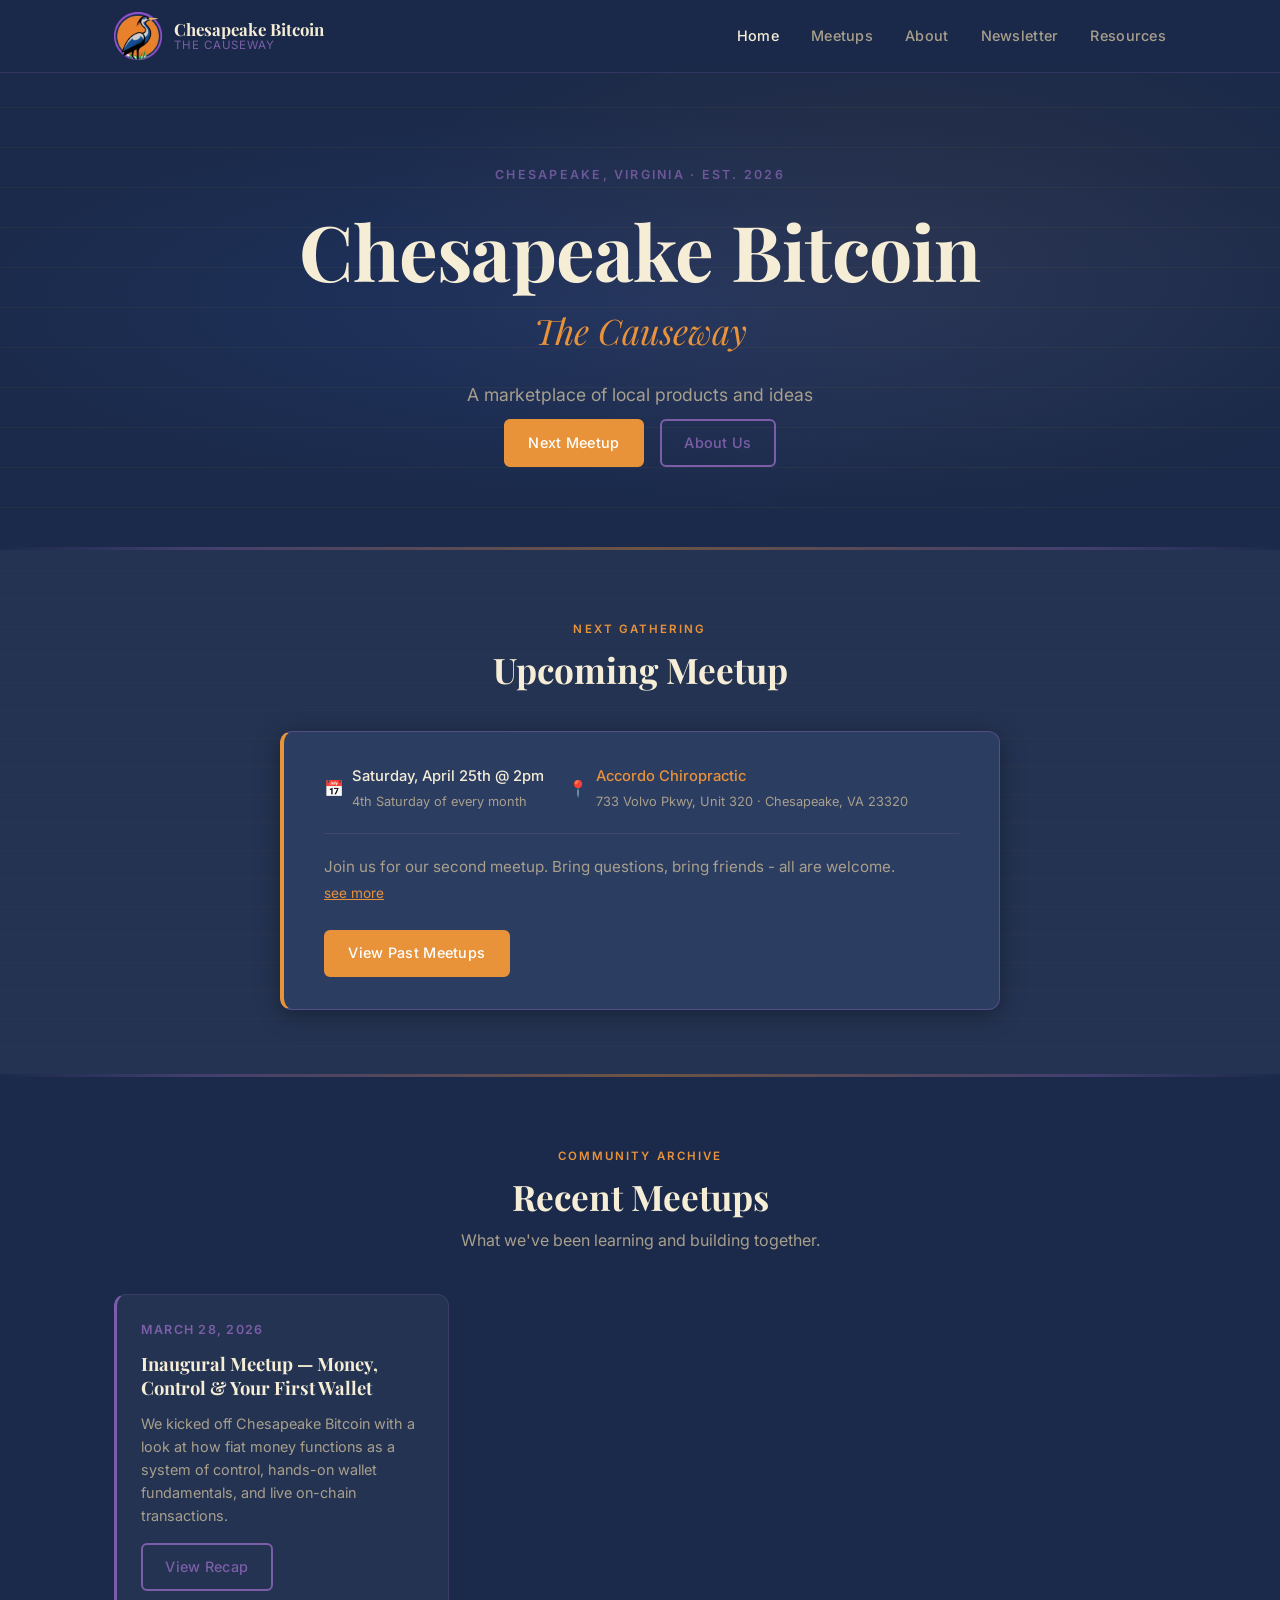
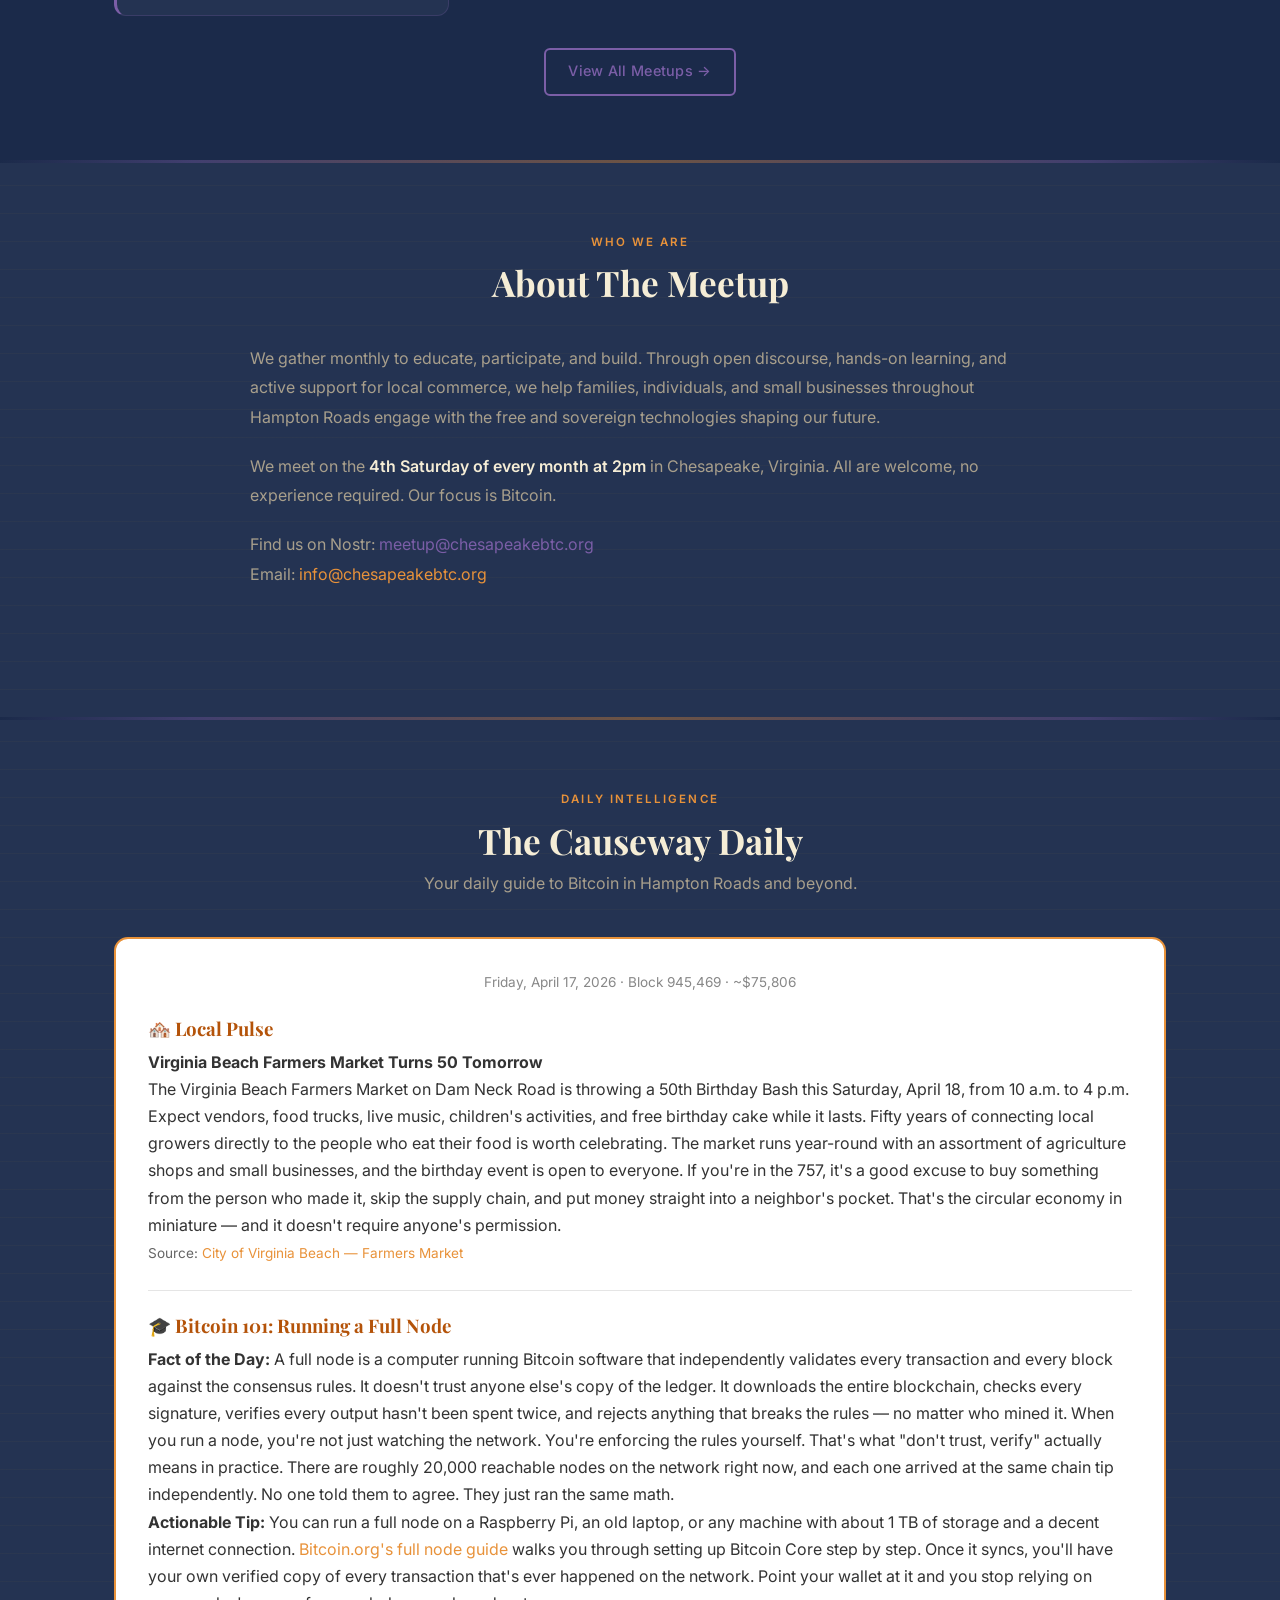
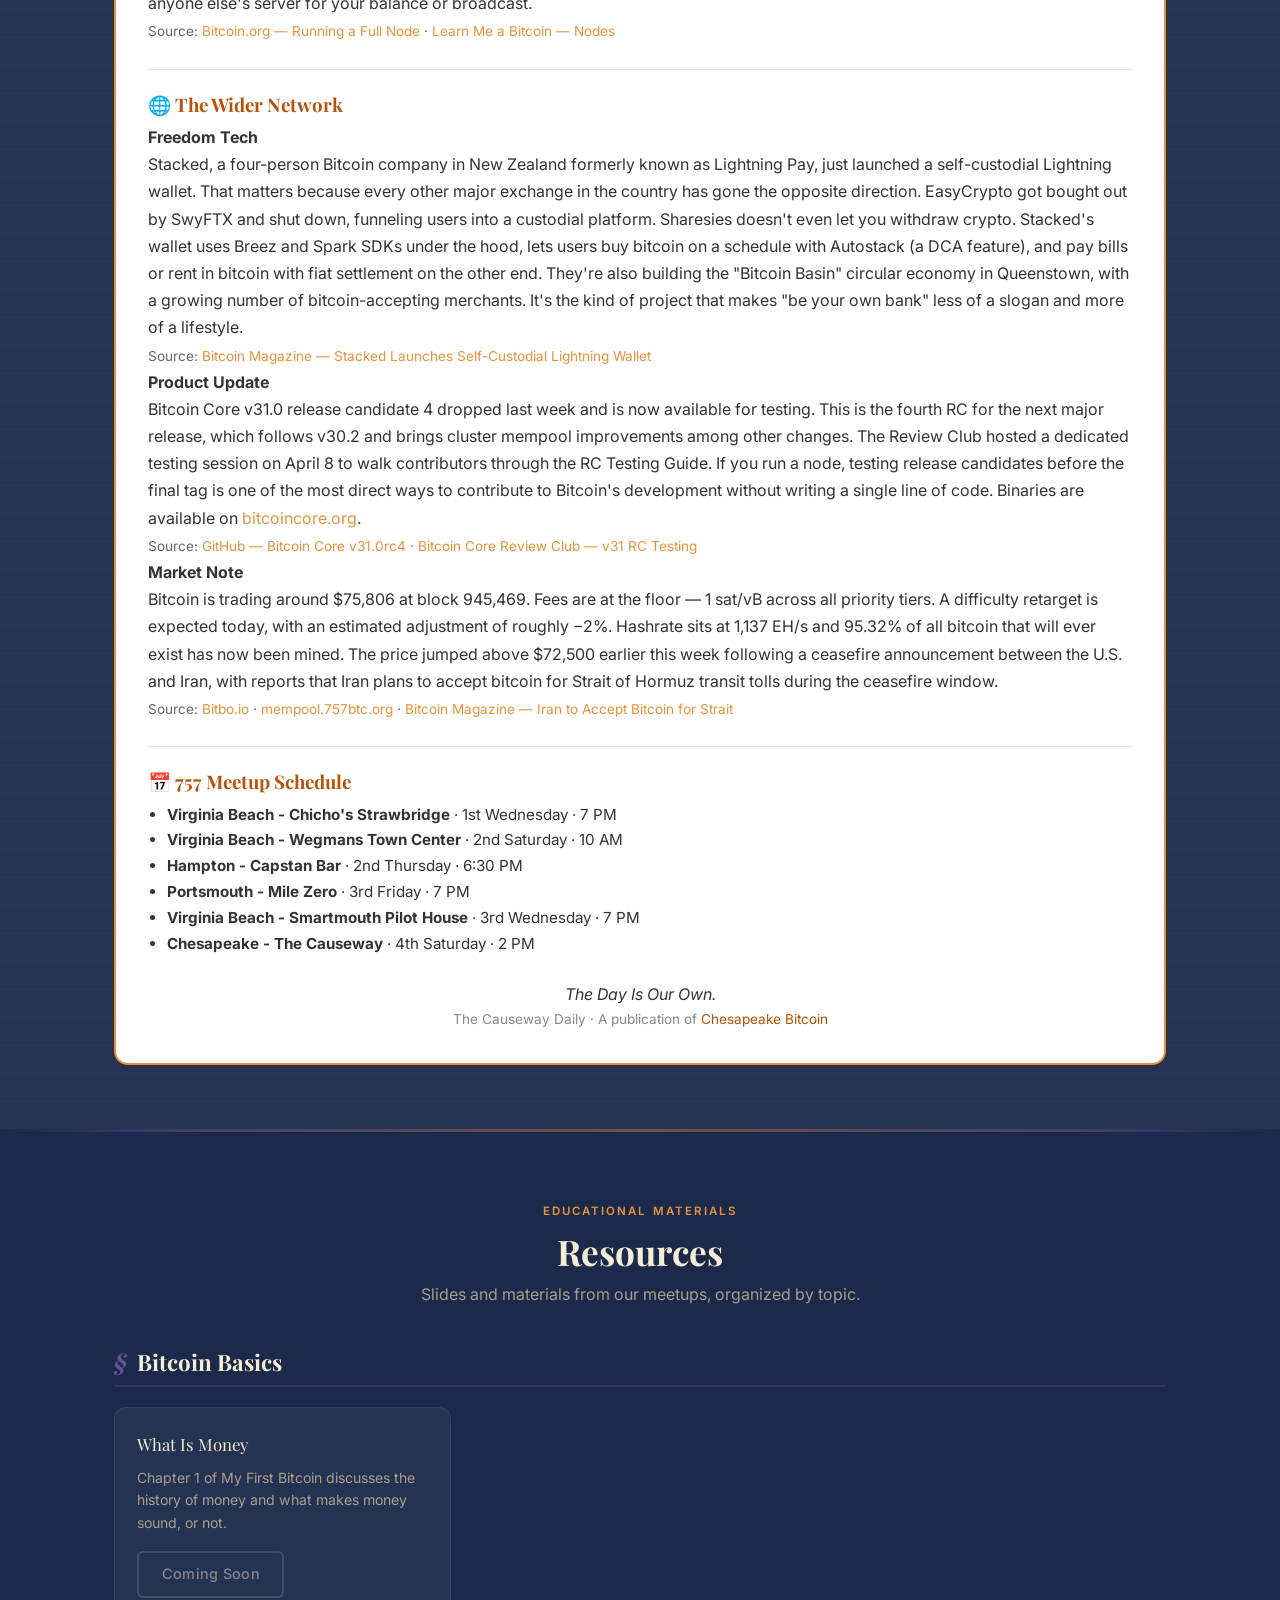
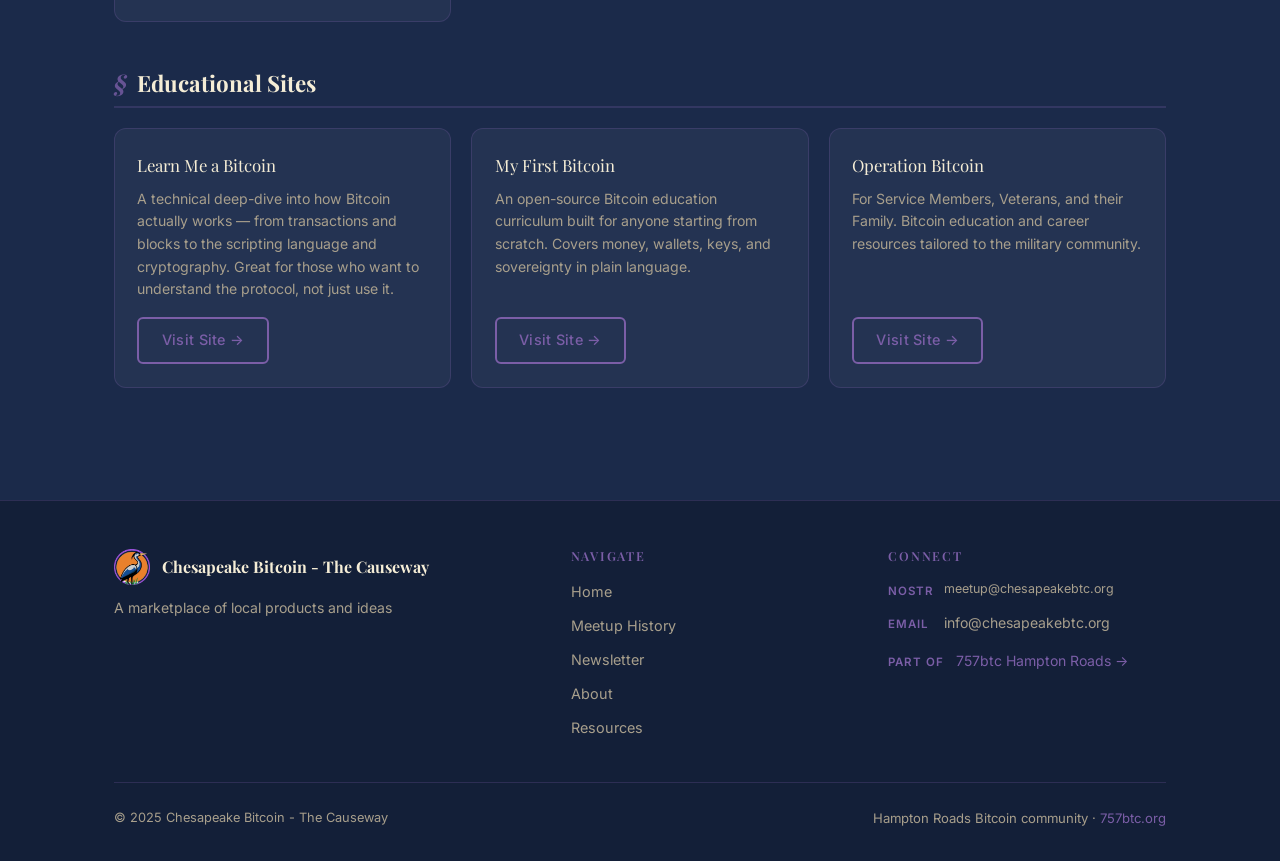
==== commit 242f20e2: "Newsletter: The Causeway Daily — April 17, 2026 (Issue #4)" ====
--- a/index.html
+++ b/index.html
@@ -3,8 +3,8 @@
 <head>
   <meta charset="UTF-8" />
   <meta name="viewport" content="width=device-width, initial-scale=1.0" />
-  <meta name="description" content="Chesapeake Bitcoin — The Causeway. A monthly Bitcoin meetup in Chesapeake, VA. Part of the 757btc Hampton Roads community." />
-  <title>Chesapeake Bitcoin — The Causeway</title>
+  <meta name="description" content="Chesapeake Bitcoin - The Causeway. A monthly Bitcoin meetup in Chesapeake, VA. Part of the 757btc Hampton Roads community." />
+  <title>Chesapeake Bitcoin - The Causeway</title>
   <link rel="stylesheet" href="css/style.css" />
 </head>
 <body>
@@ -13,7 +13,7 @@
   <header>
     <nav class="navbar" role="navigation" aria-label="Main navigation">
       <div class="container nav-inner">
-        <a href="index.html" class="nav-logo" aria-label="Chesapeake Bitcoin — The Causeway home">
+        <a href="index.html" class="nav-logo" aria-label="Chesapeake Bitcoin - The Causeway home">
           <img src="assets/logo.png" alt="Chesapeake Bitcoin logo" />
           <span class="nav-logo-text">
             <span class="logo-name">Chesapeake Bitcoin</span>
@@ -91,7 +91,7 @@
           </div>
 
           <div class="upcoming-desc">
-            <div class="desc-collapsed" id="desc-preview">Join us for our second meetup. Bring questions, bring friends — all are welcome.</div>
+            <div class="desc-collapsed" id="desc-preview">Join us for our second meetup. Bring questions, bring friends - all are welcome.</div>
             <div class="desc-full" id="desc-full" style="display:none;">
               <p>Join us for our second monthly gathering. Whether you're just getting started or have been down the rabbit hole for years, all are welcome.</p>
               <p><strong>My First Bitcoin</strong></p>
@@ -126,7 +126,7 @@
           <p class="section-subtitle">What we've been learning and building together.</p>
         </div>
         <div class="cards-grid" id="recent-meetups">
-          <p class="loading-state">Loading meetups…</p>
+          <p class="loading-state">Loading meetups...</p>
         </div>
         <div class="cards-cta">
           <a href="meetups.html" class="btn btn-secondary">View All Meetups →</a>
@@ -172,42 +172,47 @@
           <h2 class="section-title" id="newsletter-heading">The Causeway Daily</h2>
           <p class="section-subtitle">Your daily guide to Bitcoin in Hampton Roads and beyond.</p>
         </div>
-        
+
         <div class="newsletter-container" style="background: #ffffff; padding: 2rem; border-radius: 14px; border: 2px solid var(--orange); color: #333; line-height: 1.7;">
-          <p style="text-align:center; font-size:0.85rem; color:#888; margin-bottom:1.5rem;">Thursday, April 16, 2026 · Block 945,310 · ~$74,530</p>
+          <p style="text-align:center; font-size:0.85rem; color:#888; margin-bottom:1.5rem;">Friday, April 17, 2026 · Block 945,469 · ~$75,806</p>
 
           <h3 style="color:#b45309; margin-bottom:0.5rem;">🏘️ Local Pulse</h3>
-          <p><strong>Virginia Enacts HB 798: Unclaimed Crypto Must Be Held In-Kind</strong><br>
-          Governor Abigail Spanberger signed House Bill 798 into law on Tuesday, rewriting how the Commonwealth handles abandoned digital assets. Starting July 1, cryptocurrency held in customer accounts that show no activity for five years will be presumed abandoned and transferred to state custody — but the state must hold the actual coins, not cash. It also has to wait at least one year before selling. If the rightful owner comes forward inside that window, they get their coins back, not a stale dollar figure. The law is a mixed bag. The state claiming your bitcoin after five years of inactivity is still seizure — the underlying unclaimed property framework is coercive regardless of how the asset is held. The in-kind requirement narrows the damage slightly: Virginia has to hold the actual coins for at least a year before selling, so you won't get handed a stale dollar figure from a forced sale at the bottom. But they can still sell after that window, and the seizure itself is never in question. For anyone in Hampton Roads with a long-dormant exchange account or an inherited wallet they haven't touched, the clock is worth knowing about. The real lesson is the same one it always is: if you hold your own keys, no exchange can report your coins as abandoned to begin with.<br>
-          <span style="font-size:0.85rem; color:#666;">Source: <a href="https://bitcoinmagazine.com/news/virginia-enacts-law-state-crypto" target="_blank" rel="noopener">Bitcoin Magazine — Virginia Enacts HB 798</a> · <a href="https://lis.virginia.gov/bill-details/20261/HB798" target="_blank" rel="noopener">Virginia LIS — HB798</a></span></p>
+          <p><strong>Virginia Beach Farmers Market Turns 50 Tomorrow</strong><br>
+          The Virginia Beach Farmers Market on Dam Neck Road is throwing a 50th Birthday Bash this Saturday, April 18, from 10 a.m. to 4 p.m. Expect vendors, food trucks, live music, children's activities, and free birthday cake while it lasts. Fifty years of connecting local growers directly to the people who eat their food is worth celebrating. The market runs year-round with an assortment of agriculture shops and small businesses, and the birthday event is open to everyone. If you're in the 757, it's a good excuse to buy something from the person who made it, skip the supply chain, and put money straight into a neighbor's pocket. That's the circular economy in miniature — and it doesn't require anyone's permission.<br>
+          <span style="font-size:0.85rem; color:#666;">Source: <a href="https://agriculture.virginiabeach.gov/farmers-market" target="_blank" rel="noopener">City of Virginia Beach — Farmers Market</a></span></p>
 
           <hr style="border:none; border-top:1px solid rgba(0,0,0,0.1); margin:1.5rem 0;" />
 
-          <h3 style="color:#b45309; margin-bottom:0.5rem;">🎓 Bitcoin 101: The Difficulty Adjustment</h3>
-          <p><strong>Fact of the Day:</strong> Every 2,016 blocks — roughly two weeks — the Bitcoin network recalibrates how hard it is to mine a new block. This is the difficulty adjustment. The goal is to keep the average time between blocks at ten minutes no matter how much hash power joins or leaves the network. If the last 2,016 blocks came in faster than two weeks, difficulty goes up. Slower, it goes down. No central authority sets this number. Every node computes it independently from the timestamps in the previous retarget window, and they all arrive at the same answer. It's one of the most elegant pieces of Bitcoin's design: a self-balancing clock that no one controls. The next retarget is tomorrow at block 945,504, with an estimated adjustment of −2.76%.</p>
-          <p><strong>Actionable Tip:</strong> Watch the retarget live. Open <a href="https://mempool.757btc.org" target="_blank" rel="noopener">mempool.757btc.org</a> tomorrow and look at the "Difficulty Adjustment" panel — you'll see the countdown tick to zero and the new difficulty lock in. Seeing the network breathe in real time makes the whole concept stick in a way no article ever will.<br>
-          <span style="font-size:0.85rem; color:#666;">Source: <a href="https://learnmeabitcoin.com/beginners/guide/difficulty/" target="_blank" rel="noopener">Learn Me a Bitcoin — Difficulty</a> · <a href="https://mempool.757btc.org" target="_blank" rel="noopener">mempool.757btc.org</a></span></p>
+          <h3 style="color:#b45309; margin-bottom:0.5rem;">🎓 Bitcoin 101: Running a Full Node</h3>
+          <p><strong>Fact of the Day:</strong> A full node is a computer running Bitcoin software that independently validates every transaction and every block against the consensus rules. It doesn't trust anyone else's copy of the ledger. It downloads the entire blockchain, checks every signature, verifies every output hasn't been spent twice, and rejects anything that breaks the rules — no matter who mined it. When you run a node, you're not just watching the network. You're enforcing the rules yourself. That's what "don't trust, verify" actually means in practice. There are roughly 20,000 reachable nodes on the network right now, and each one arrived at the same chain tip independently. No one told them to agree. They just ran the same math.</p>
+          <p><strong>Actionable Tip:</strong> You can run a full node on a Raspberry Pi, an old laptop, or any machine with about 1 TB of storage and a decent internet connection. <a href="https://bitcoin.org/en/full-node" target="_blank" rel="noopener">Bitcoin.org's full node guide</a> walks you through setting up Bitcoin Core step by step. Once it syncs, you'll have your own verified copy of every transaction that's ever happened on the network. Point your wallet at it and you stop relying on anyone else's server for your balance or broadcast.<br>
+          <span style="font-size:0.85rem; color:#666;">Source: <a href="https://bitcoin.org/en/full-node" target="_blank" rel="noopener">Bitcoin.org — Running a Full Node</a> · <a href="https://learnmeabitcoin.com/beginners/guide/node/" target="_blank" rel="noopener">Learn Me a Bitcoin — Nodes</a></span></p>
 
           <hr style="border:none; border-top:1px solid rgba(0,0,0,0.1); margin:1.5rem 0;" />
 
           <h3 style="color:#b45309; margin-bottom:0.5rem;">🌐 The Wider Network</h3>
           <p><strong>Freedom Tech</strong><br>
-          OpenSats announced its seventeenth wave of Bitcoin grants this week, adding three first-time recipients and renewing six existing ones. New grantees: JoinMarket NG, a reimplementation of the JoinMarket coinjoin protocol with Nostr-based offer broadcasting and a built-in Neutrino light client; rawBit, a transaction construction tool; and Specter DIY, the open-hardware self-custody project built entirely from off-the-shelf components. Renewals include Payjoin, Bitcoin Safe, Bitshala, and Bitcoin Dev Launchpad. Every dollar in these grants came from voluntary donations to the General Fund — no VCs, no tokens.<br>
-          <span style="font-size:0.85rem; color:#666;">Source: <a href="https://opensats.org/blog/seventeenth-wave-of-bitcoin-grants" target="_blank" rel="noopener">OpenSats — Seventeenth Wave of Bitcoin Grants</a></span></p>
+          Stacked, a four-person Bitcoin company in New Zealand formerly known as Lightning Pay, just launched a self-custodial Lightning wallet. That matters because every other major exchange in the country has gone the opposite direction. EasyCrypto got bought out by SwyFTX and shut down, funneling users into a custodial platform. Sharesies doesn't even let you withdraw crypto. Stacked's wallet uses Breez and Spark SDKs under the hood, lets users buy bitcoin on a schedule with Autostack (a DCA feature), and pay bills or rent in bitcoin with fiat settlement on the other end. They're also building the "Bitcoin Basin" circular economy in Queenstown, with a growing number of bitcoin-accepting merchants. It's the kind of project that makes "be your own bank" less of a slogan and more of a lifestyle.<br>
+          <span style="font-size:0.85rem; color:#666;">Source: <a href="https://bitcoinmagazine.com/business/stacked-formerly-lightning-pay-launches-self-custodial-lightning-wallet-as-new-zealands-last-major-non-custodial-bitcoin-exchange" target="_blank" rel="noopener">Bitcoin Magazine — Stacked Launches Self-Custodial Lightning Wallet</a></span></p>
 
           <p><strong>Product Update</strong><br>
-          Core Lightning v26.04 release candidate 3 (“Negative Routing Fees”) landed on Sunday, bringing two long-awaited commands to the Lightning Network: splicein and spliceout. Splicing lets a node resize an existing channel — adding or removing funds — without closing and reopening it, saving on-chain fees and preserving uptime. The release also introduces cross-splicing between two channels in a single operation, a payer-note field for xpay, and smaller, faster binaries. If you run a Core Lightning node, the release candidate is available now for testing ahead of the final tag.</p>
+          Bitcoin Core v31.0 release candidate 4 dropped last week and is now available for testing. This is the fourth RC for the next major release, which follows v30.2 and brings cluster mempool improvements among other changes. The Review Club hosted a dedicated testing session on April 8 to walk contributors through the RC Testing Guide. If you run a node, testing release candidates before the final tag is one of the most direct ways to contribute to Bitcoin's development without writing a single line of code. Binaries are available on <a href="https://bitcoincore.org/bin/bitcoin-core-31.0/test.rc4/" target="_blank" rel="noopener">bitcoincore.org</a>.<br>
+          <span style="font-size:0.85rem; color:#666;">Source: <a href="https://github.com/bitcoin/bitcoin/releases/tag/v31.0rc4" target="_blank" rel="noopener">GitHub — Bitcoin Core v31.0rc4</a> · <a href="https://bitcoincore.reviews/v31-rc-testing" target="_blank" rel="noopener">Bitcoin Core Review Club — v31 RC Testing</a></span></p>
+
+          <p><strong>Market Note</strong><br>
+          Bitcoin is trading around $75,806 at block 945,469. Fees are at the floor — 1 sat/vB across all priority tiers. A difficulty retarget is expected today, with an estimated adjustment of roughly −2%. Hashrate sits at 1,137 EH/s and 95.32% of all bitcoin that will ever exist has now been mined. The price jumped above $72,500 earlier this week following a ceasefire announcement between the U.S. and Iran, with reports that Iran plans to accept bitcoin for Strait of Hormuz transit tolls during the ceasefire window.<br>
+          <span style="font-size:0.85rem; color:#666;">Source: <a href="https://bitbo.io" target="_blank" rel="noopener">Bitbo.io</a> · <a href="https://mempool.757btc.org" target="_blank" rel="noopener">mempool.757btc.org</a> · <a href="https://bitcoinmagazine.com/news/iran-to-accept-bitcoin-for-strait" target="_blank" rel="noopener">Bitcoin Magazine — Iran to Accept Bitcoin for Strait</a></span></p>
 
           <hr style="border:none; border-top:1px solid rgba(0,0,0,0.1); margin:1.5rem 0;" />
 
           <h3 style="color:#b45309; margin-bottom:0.5rem;">📅 757 Meetup Schedule</h3>
           <ul style="padding-left:1.2rem; font-size:0.95rem;">
-            <li><strong>Virginia Beach — Chicho's Strawbridge</strong> · 1st Wednesday · 7 PM</li>
-            <li><strong>Virginia Beach — Wegmans Town Center</strong> · 2nd Saturday · 10 AM</li>
-            <li><strong>Hampton — Capstan Bar</strong> · 2nd Thursday · 6:30 PM</li>
-            <li><strong>Portsmouth — Mile Zero</strong> · 3rd Friday · 7 PM</li>
-            <li><strong>Virginia Beach — Smartmouth Pilot House</strong> · 3rd Wednesday · 7 PM</li>
-            <li><strong>Chesapeake — The Causeway</strong> · 4th Saturday · 2 PM</li>
+            <li><strong>Virginia Beach - Chicho's Strawbridge</strong> · 1st Wednesday · 7 PM</li>
+            <li><strong>Virginia Beach - Wegmans Town Center</strong> · 2nd Saturday · 10 AM</li>
+            <li><strong>Hampton - Capstan Bar</strong> · 2nd Thursday · 6:30 PM</li>
+            <li><strong>Portsmouth - Mile Zero</strong> · 3rd Friday · 7 PM</li>
+            <li><strong>Virginia Beach - Smartmouth Pilot House</strong> · 3rd Wednesday · 7 PM</li>
+            <li><strong>Chesapeake - The Causeway</strong> · 4th Saturday · 2 PM</li>
           </ul>
 
           <p style="text-align:center; font-size:0.85rem; color:#888; margin-top:1.5rem;">
@@ -229,7 +234,7 @@
           <p class="section-subtitle">Slides and materials from our meetups, organized by topic.</p>
         </div>
         <div id="resources-list">
-          <p class="loading-state">Loading resources…</p>
+          <p class="loading-state">Loading resources...</p>
         </div>
       </div>
     </section>
@@ -243,7 +248,7 @@
         <div class="footer-brand">
           <a href="index.html" class="footer-logo">
             <img src="assets/logo.png" alt="Chesapeake Bitcoin logo" />
-            <span class="footer-logo-name">Chesapeake Bitcoin — The Causeway</span>
+            <span class="footer-logo-name">Chesapeake Bitcoin - The Causeway</span>
           </a>
           <p class="footer-tagline">A marketplace of local products and ideas</p>
         </div>
@@ -276,7 +281,7 @@
         </div>
       </div>
       <div class="footer-bottom">
-        <p class="copyright">© 2025 Chesapeake Bitcoin — The Causeway</p>
+        <p class="copyright">© 2025 Chesapeake Bitcoin - The Causeway</p>
         <p class="footer-community">
           Hampton Roads Bitcoin community ·
           <a href="https://757btc.org" target="_blank" rel="noopener">757btc.org</a>
--- a/css/style.css
+++ b/css/style.css
@@ -768,19 +768,20 @@
     left: 0;
     right: 0;
     bottom: 0;
-    background: var(--bg);
+    background: #1B2A4A;
     flex-direction: column;
     align-items: center;
     justify-content: center;
     gap: 2rem;
     z-index: 99;
+    overflow: hidden;
   }
   .nav-links.open {
     display: flex;
   }
   .nav-links a {
     font-size: 1.3rem;
-    color: var(--parchment);
+    color: #F5EDD6 !important;
   }
   .nav-hamburger {
     display: flex;
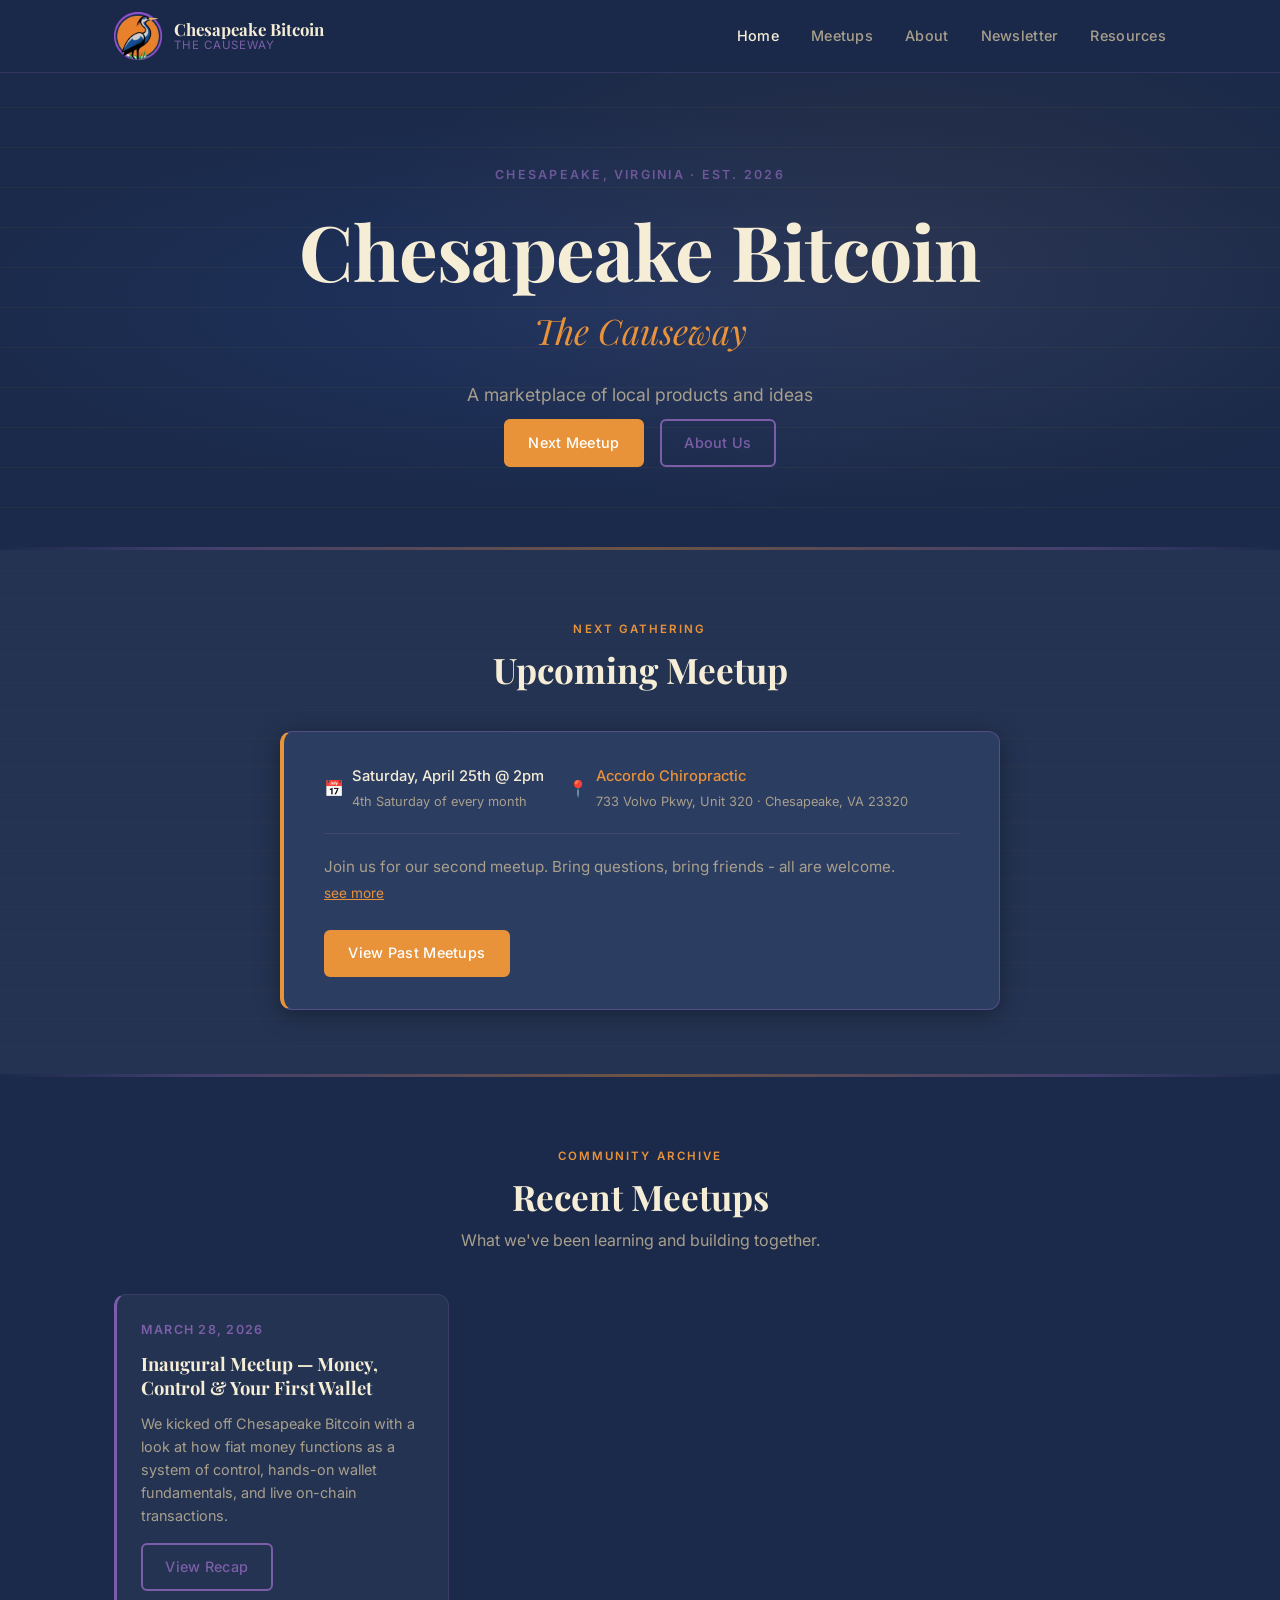
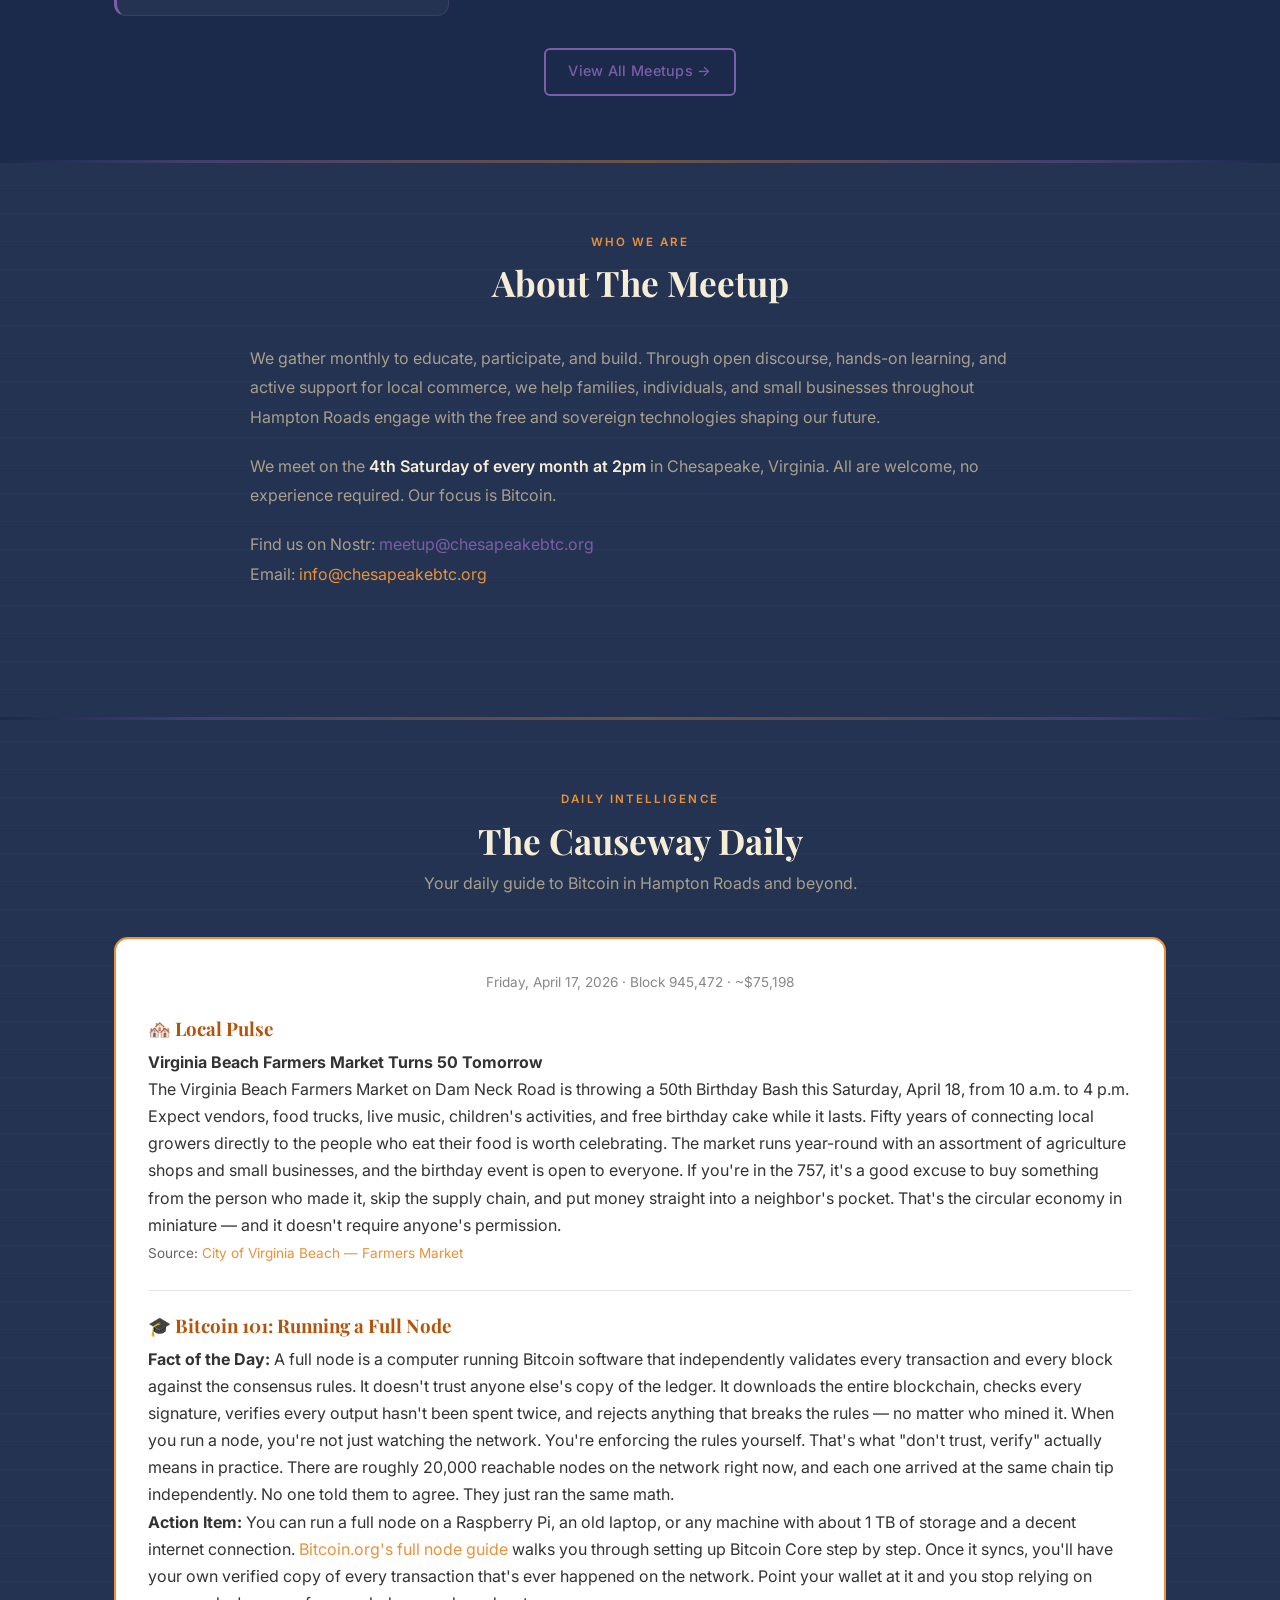
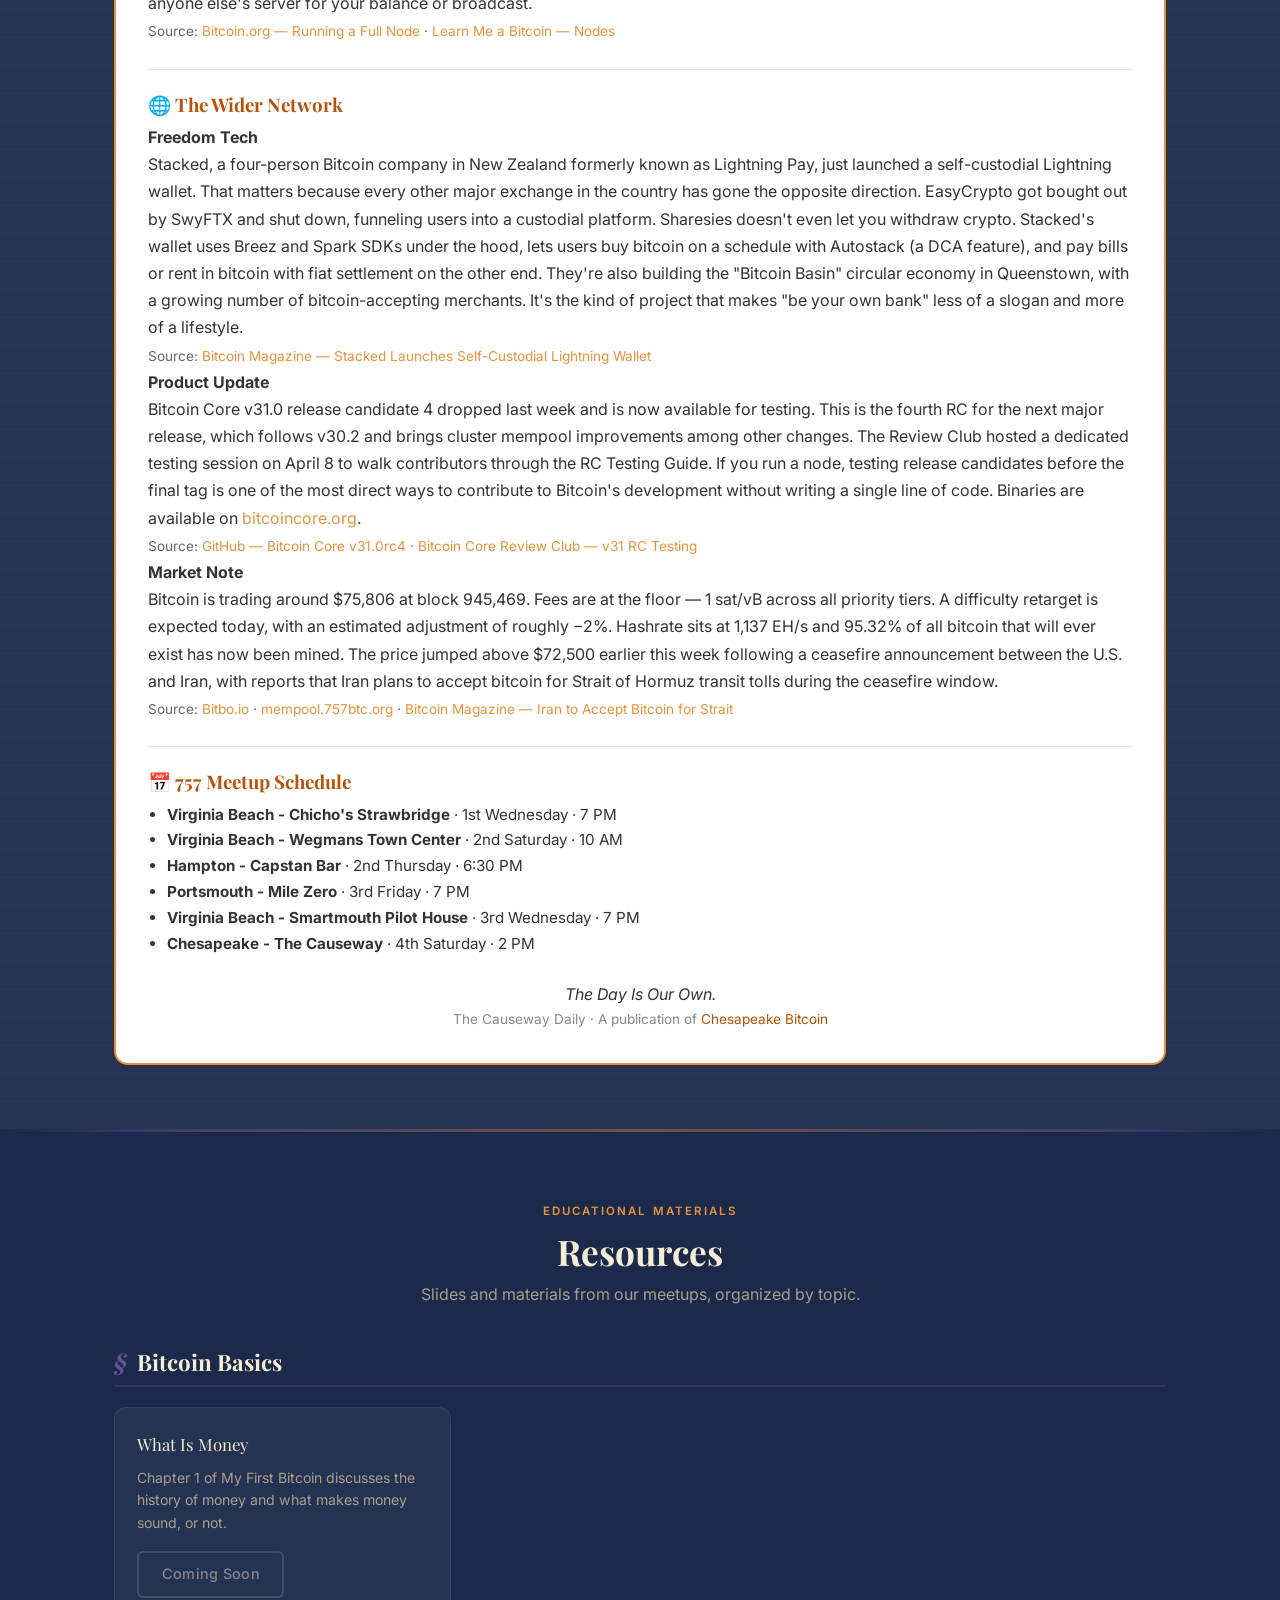
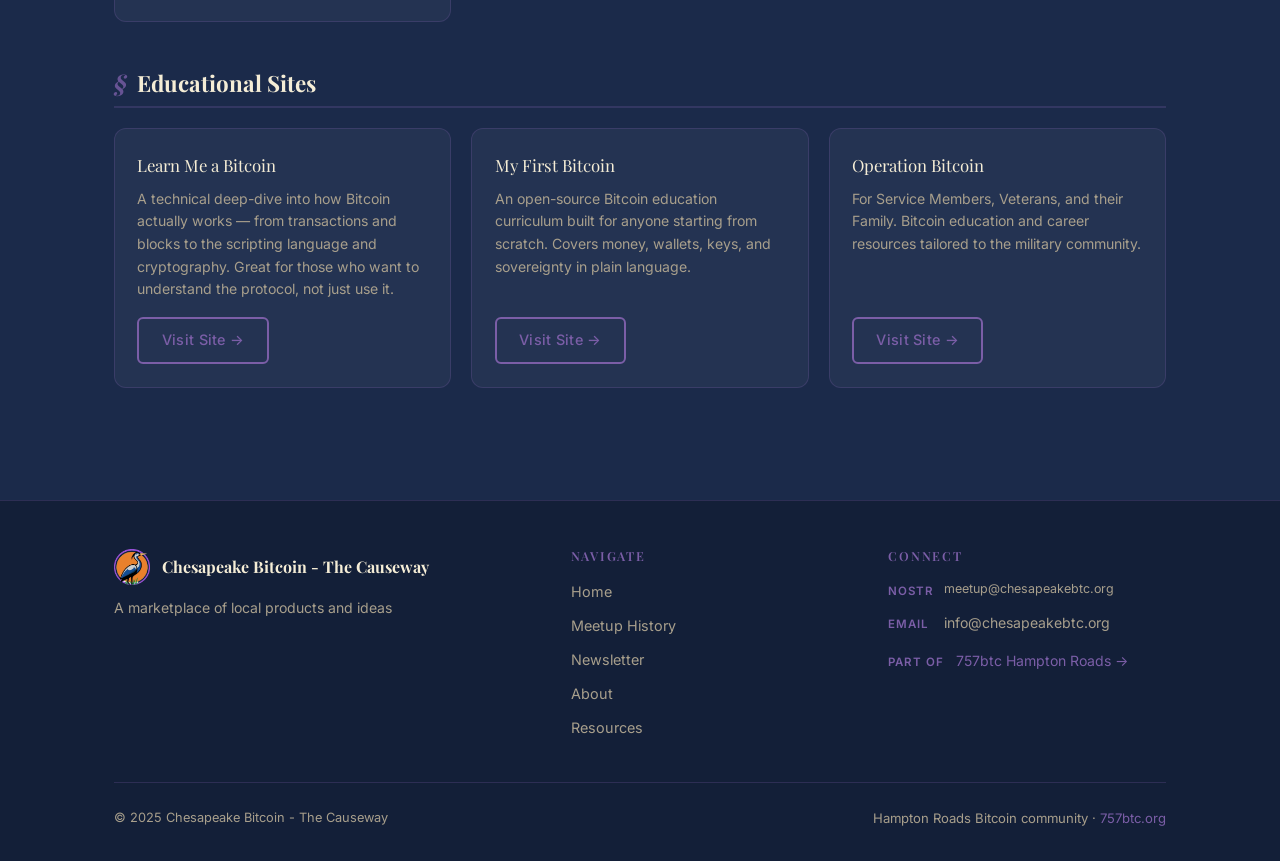
==== commit dd412616: "newsletter: issue #4 - fix block/price, standardize Action Item label" ====
--- a/index.html
+++ b/index.html
@@ -174,7 +174,7 @@
         </div>
 
         <div class="newsletter-container" style="background: #ffffff; padding: 2rem; border-radius: 14px; border: 2px solid var(--orange); color: #333; line-height: 1.7;">
-          <p style="text-align:center; font-size:0.85rem; color:#888; margin-bottom:1.5rem;">Friday, April 17, 2026 · Block 945,469 · ~$75,806</p>
+          <p style="text-align:center; font-size:0.85rem; color:#888; margin-bottom:1.5rem;">Friday, April 17, 2026 · Block 945,472 · ~$75,198</p>
 
           <h3 style="color:#b45309; margin-bottom:0.5rem;">🏘️ Local Pulse</h3>
           <p><strong>Virginia Beach Farmers Market Turns 50 Tomorrow</strong><br>
@@ -185,7 +185,7 @@
 
           <h3 style="color:#b45309; margin-bottom:0.5rem;">🎓 Bitcoin 101: Running a Full Node</h3>
           <p><strong>Fact of the Day:</strong> A full node is a computer running Bitcoin software that independently validates every transaction and every block against the consensus rules. It doesn't trust anyone else's copy of the ledger. It downloads the entire blockchain, checks every signature, verifies every output hasn't been spent twice, and rejects anything that breaks the rules — no matter who mined it. When you run a node, you're not just watching the network. You're enforcing the rules yourself. That's what "don't trust, verify" actually means in practice. There are roughly 20,000 reachable nodes on the network right now, and each one arrived at the same chain tip independently. No one told them to agree. They just ran the same math.</p>
-          <p><strong>Actionable Tip:</strong> You can run a full node on a Raspberry Pi, an old laptop, or any machine with about 1 TB of storage and a decent internet connection. <a href="https://bitcoin.org/en/full-node" target="_blank" rel="noopener">Bitcoin.org's full node guide</a> walks you through setting up Bitcoin Core step by step. Once it syncs, you'll have your own verified copy of every transaction that's ever happened on the network. Point your wallet at it and you stop relying on anyone else's server for your balance or broadcast.<br>
+          <p><strong>Action Item:</strong> You can run a full node on a Raspberry Pi, an old laptop, or any machine with about 1 TB of storage and a decent internet connection. <a href="https://bitcoin.org/en/full-node" target="_blank" rel="noopener">Bitcoin.org's full node guide</a> walks you through setting up Bitcoin Core step by step. Once it syncs, you'll have your own verified copy of every transaction that's ever happened on the network. Point your wallet at it and you stop relying on anyone else's server for your balance or broadcast.<br>
           <span style="font-size:0.85rem; color:#666;">Source: <a href="https://bitcoin.org/en/full-node" target="_blank" rel="noopener">Bitcoin.org — Running a Full Node</a> · <a href="https://learnmeabitcoin.com/beginners/guide/node/" target="_blank" rel="noopener">Learn Me a Bitcoin — Nodes</a></span></p>
 
           <hr style="border:none; border-top:1px solid rgba(0,0,0,0.1); margin:1.5rem 0;" />
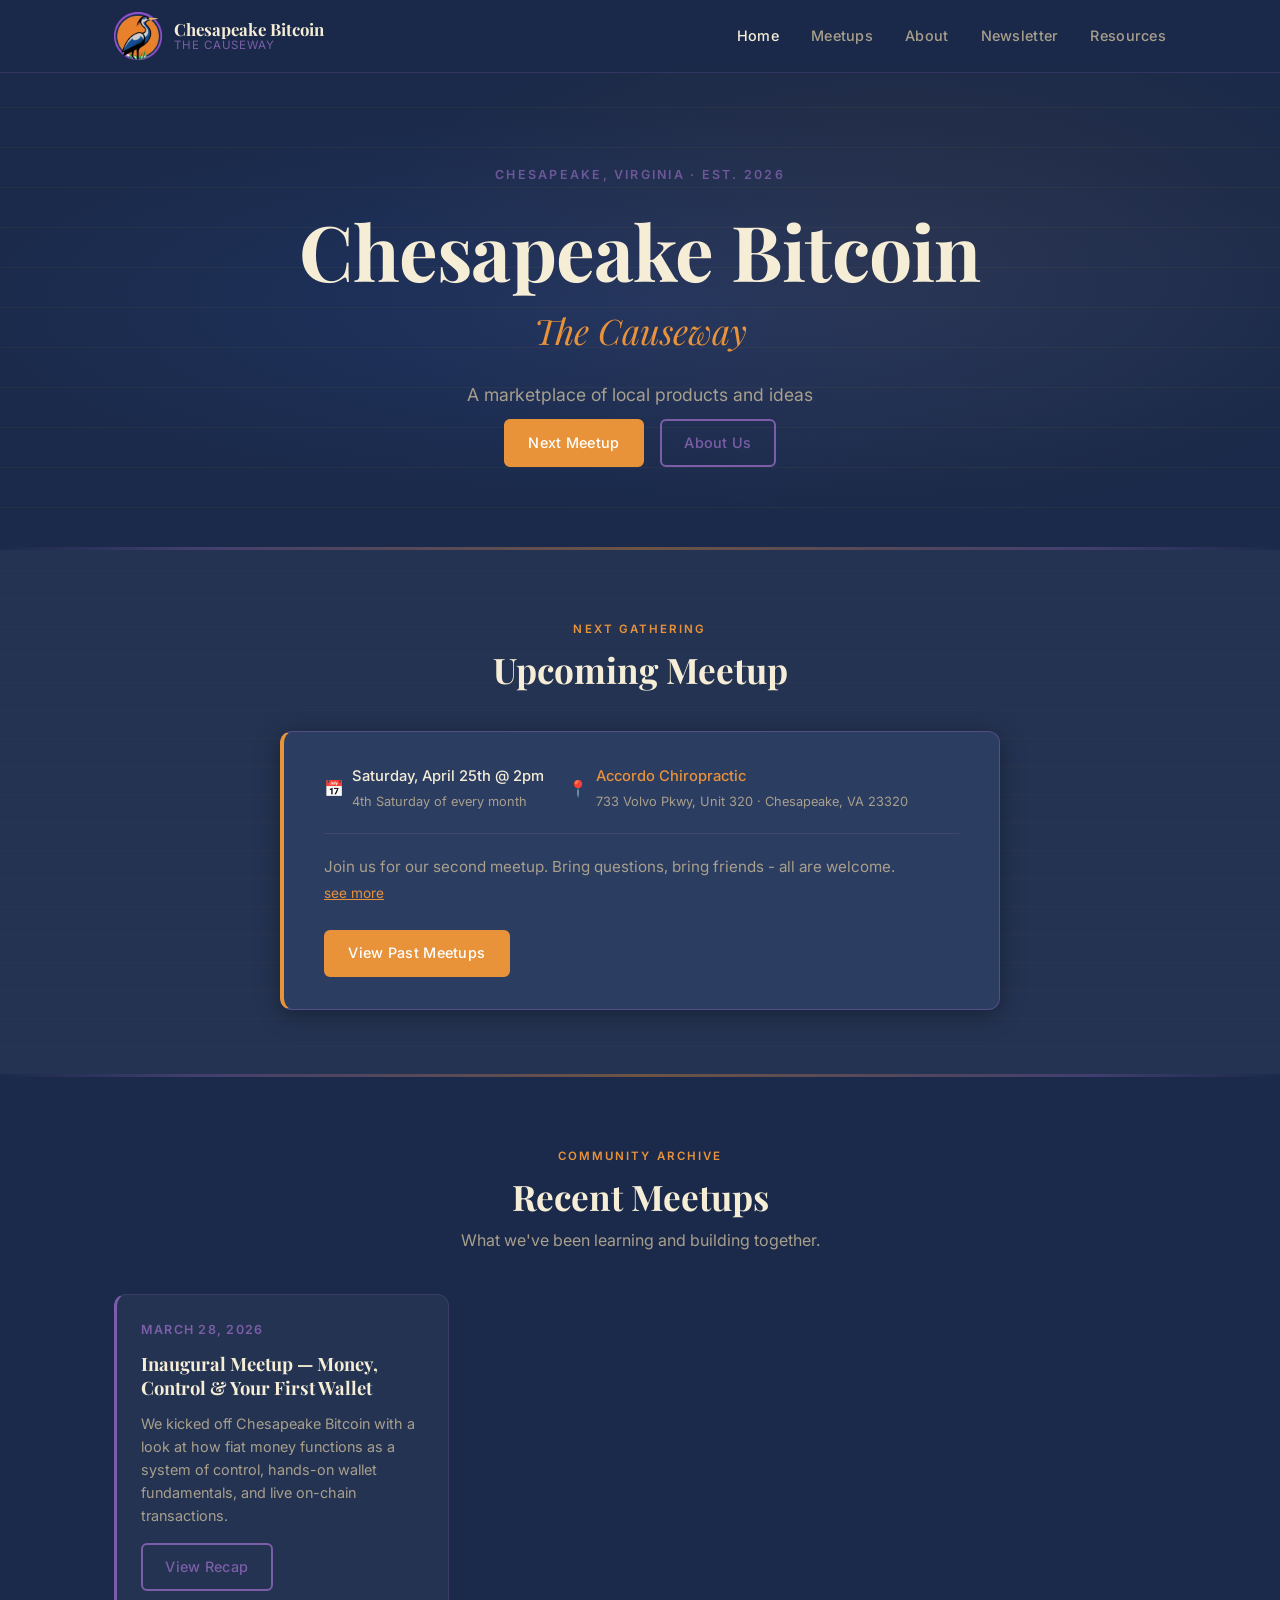
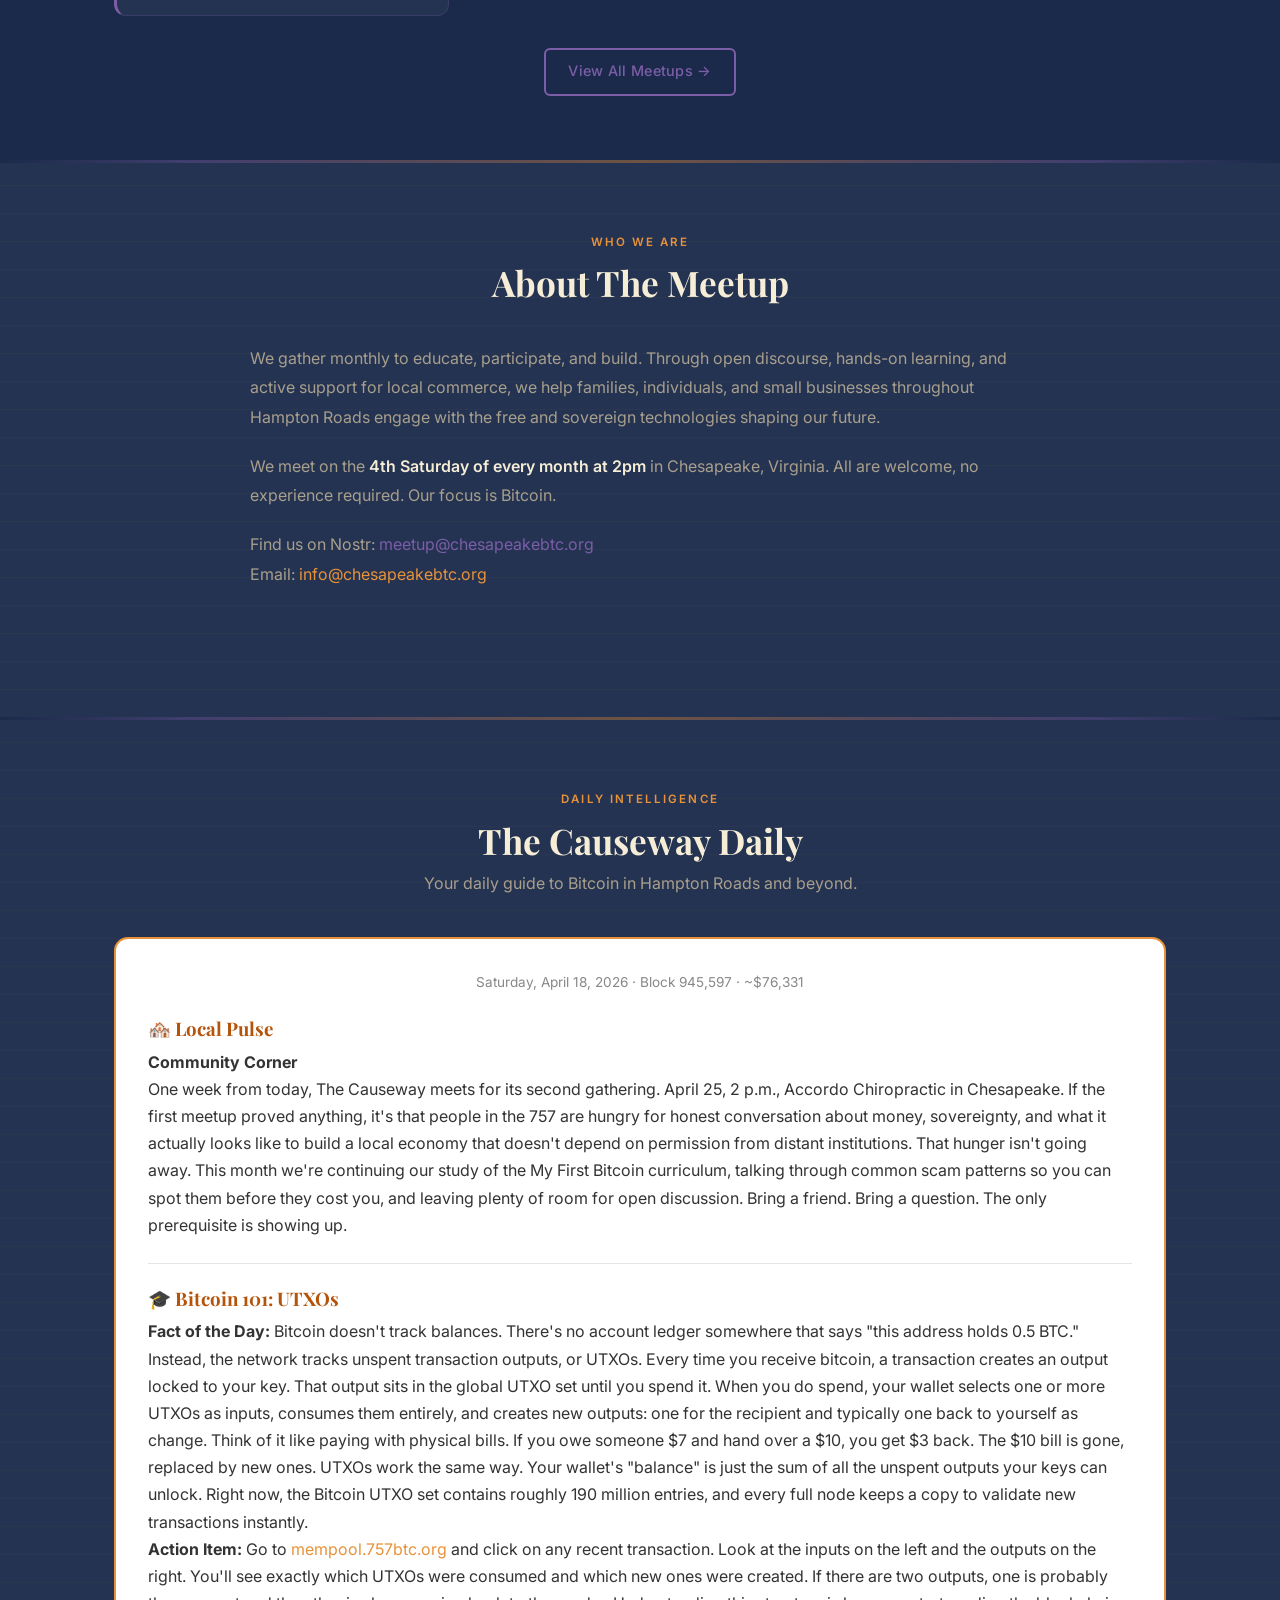
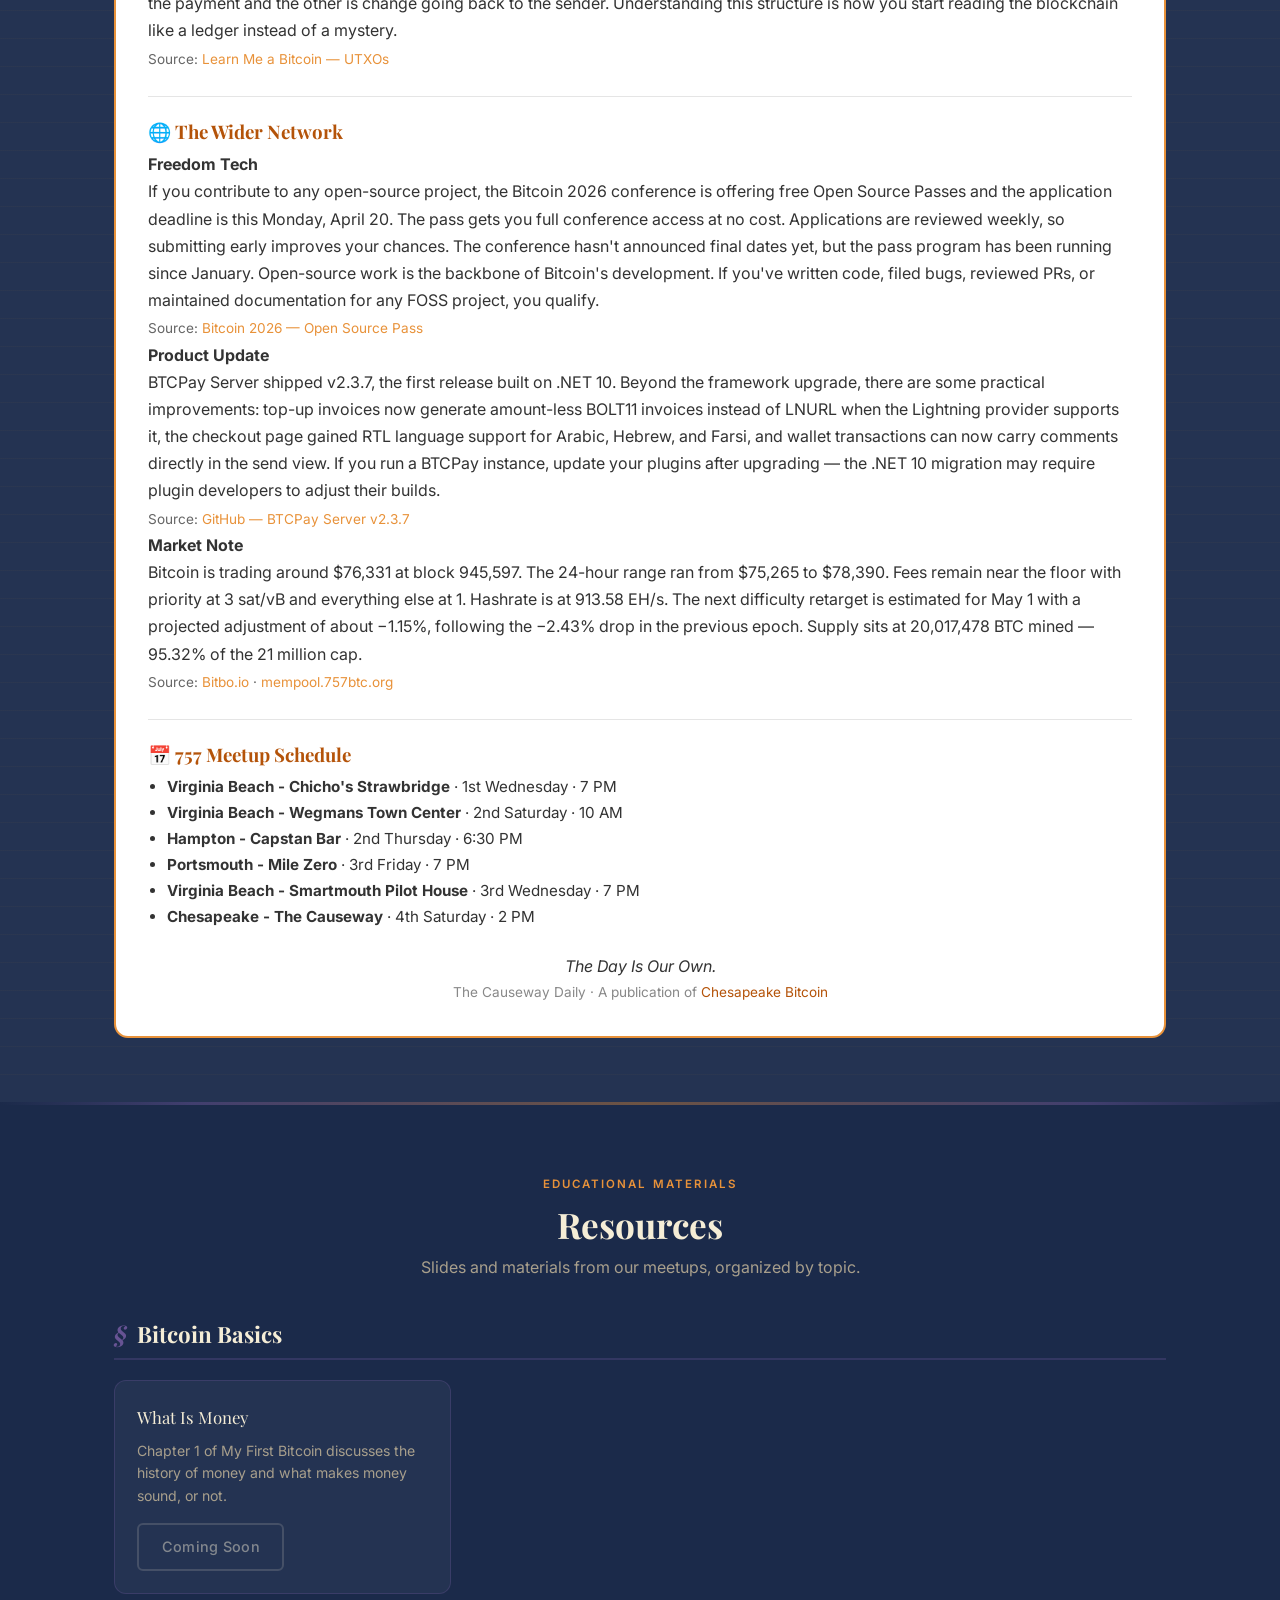
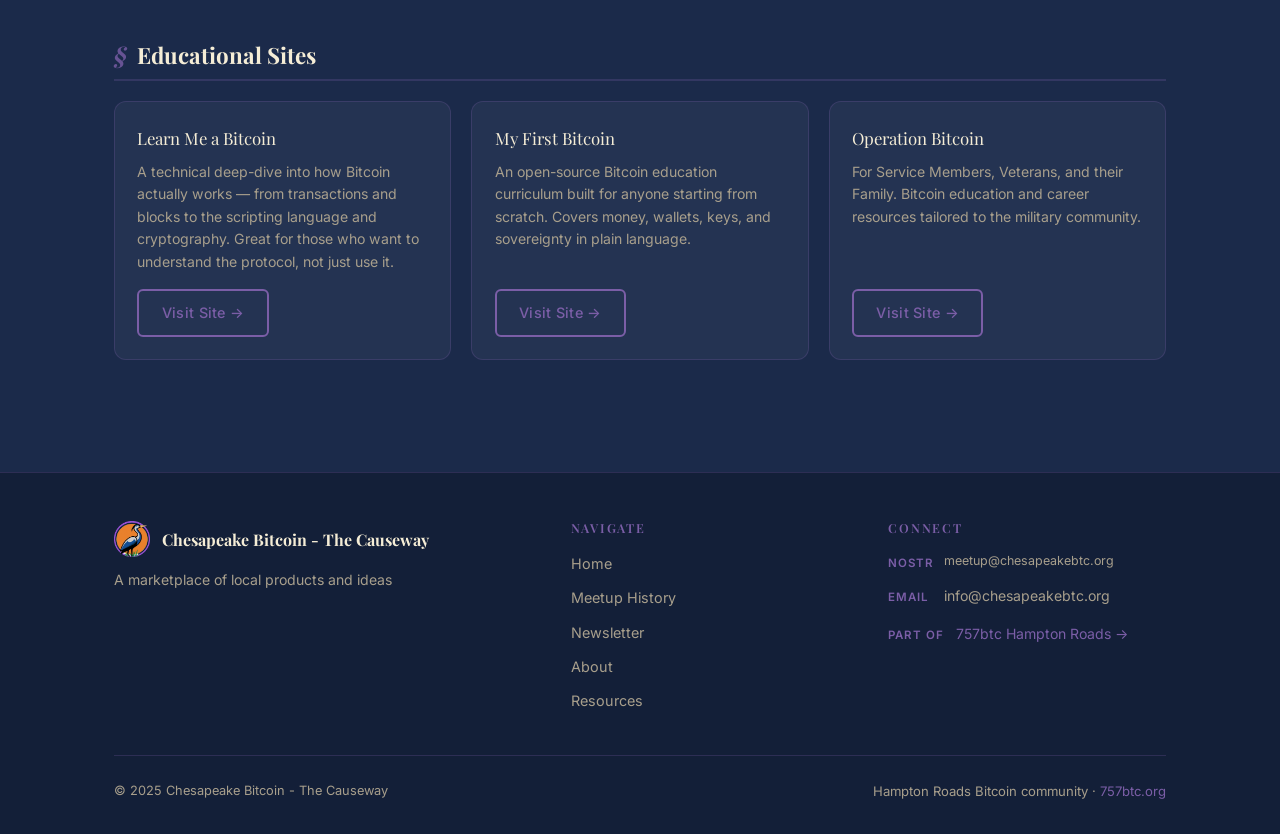
==== commit 0ace3676: "Newsletter: The Causeway Daily — April 18, 2026 (Issue #5)" ====
--- a/index.html
+++ b/index.html
@@ -174,34 +174,33 @@
         </div>
 
         <div class="newsletter-container" style="background: #ffffff; padding: 2rem; border-radius: 14px; border: 2px solid var(--orange); color: #333; line-height: 1.7;">
-          <p style="text-align:center; font-size:0.85rem; color:#888; margin-bottom:1.5rem;">Friday, April 17, 2026 · Block 945,472 · ~$75,198</p>
+          <p style="text-align:center; font-size:0.85rem; color:#888; margin-bottom:1.5rem;">Saturday, April 18, 2026 · Block 945,597 · ~$76,331</p>
 
           <h3 style="color:#b45309; margin-bottom:0.5rem;">🏘️ Local Pulse</h3>
-          <p><strong>Virginia Beach Farmers Market Turns 50 Tomorrow</strong><br>
-          The Virginia Beach Farmers Market on Dam Neck Road is throwing a 50th Birthday Bash this Saturday, April 18, from 10 a.m. to 4 p.m. Expect vendors, food trucks, live music, children's activities, and free birthday cake while it lasts. Fifty years of connecting local growers directly to the people who eat their food is worth celebrating. The market runs year-round with an assortment of agriculture shops and small businesses, and the birthday event is open to everyone. If you're in the 757, it's a good excuse to buy something from the person who made it, skip the supply chain, and put money straight into a neighbor's pocket. That's the circular economy in miniature — and it doesn't require anyone's permission.<br>
-          <span style="font-size:0.85rem; color:#666;">Source: <a href="https://agriculture.virginiabeach.gov/farmers-market" target="_blank" rel="noopener">City of Virginia Beach — Farmers Market</a></span></p>
+          <p><strong>Community Corner</strong><br>
+          One week from today, The Causeway meets for its second gathering. April 25, 2 p.m., Accordo Chiropractic in Chesapeake. If the first meetup proved anything, it's that people in the 757 are hungry for honest conversation about money, sovereignty, and what it actually looks like to build a local economy that doesn't depend on permission from distant institutions. That hunger isn't going away. This month we're continuing our study of the My First Bitcoin curriculum, talking through common scam patterns so you can spot them before they cost you, and leaving plenty of room for open discussion. Bring a friend. Bring a question. The only prerequisite is showing up.</p>
 
           <hr style="border:none; border-top:1px solid rgba(0,0,0,0.1); margin:1.5rem 0;" />
 
-          <h3 style="color:#b45309; margin-bottom:0.5rem;">🎓 Bitcoin 101: Running a Full Node</h3>
-          <p><strong>Fact of the Day:</strong> A full node is a computer running Bitcoin software that independently validates every transaction and every block against the consensus rules. It doesn't trust anyone else's copy of the ledger. It downloads the entire blockchain, checks every signature, verifies every output hasn't been spent twice, and rejects anything that breaks the rules — no matter who mined it. When you run a node, you're not just watching the network. You're enforcing the rules yourself. That's what "don't trust, verify" actually means in practice. There are roughly 20,000 reachable nodes on the network right now, and each one arrived at the same chain tip independently. No one told them to agree. They just ran the same math.</p>
-          <p><strong>Action Item:</strong> You can run a full node on a Raspberry Pi, an old laptop, or any machine with about 1 TB of storage and a decent internet connection. <a href="https://bitcoin.org/en/full-node" target="_blank" rel="noopener">Bitcoin.org's full node guide</a> walks you through setting up Bitcoin Core step by step. Once it syncs, you'll have your own verified copy of every transaction that's ever happened on the network. Point your wallet at it and you stop relying on anyone else's server for your balance or broadcast.<br>
-          <span style="font-size:0.85rem; color:#666;">Source: <a href="https://bitcoin.org/en/full-node" target="_blank" rel="noopener">Bitcoin.org — Running a Full Node</a> · <a href="https://learnmeabitcoin.com/beginners/guide/node/" target="_blank" rel="noopener">Learn Me a Bitcoin — Nodes</a></span></p>
+          <h3 style="color:#b45309; margin-bottom:0.5rem;">🎓 Bitcoin 101: UTXOs</h3>
+          <p><strong>Fact of the Day:</strong> Bitcoin doesn't track balances. There's no account ledger somewhere that says "this address holds 0.5 BTC." Instead, the network tracks unspent transaction outputs, or UTXOs. Every time you receive bitcoin, a transaction creates an output locked to your key. That output sits in the global UTXO set until you spend it. When you do spend, your wallet selects one or more UTXOs as inputs, consumes them entirely, and creates new outputs: one for the recipient and typically one back to yourself as change. Think of it like paying with physical bills. If you owe someone $7 and hand over a $10, you get $3 back. The $10 bill is gone, replaced by new ones. UTXOs work the same way. Your wallet's "balance" is just the sum of all the unspent outputs your keys can unlock. Right now, the Bitcoin UTXO set contains roughly 190 million entries, and every full node keeps a copy to validate new transactions instantly.</p>
+          <p><strong>Action Item:</strong> Go to <a href="https://mempool.757btc.org" target="_blank" rel="noopener">mempool.757btc.org</a> and click on any recent transaction. Look at the inputs on the left and the outputs on the right. You'll see exactly which UTXOs were consumed and which new ones were created. If there are two outputs, one is probably the payment and the other is change going back to the sender. Understanding this structure is how you start reading the blockchain like a ledger instead of a mystery.<br>
+          <span style="font-size:0.85rem; color:#666;">Source: <a href="https://learnmeabitcoin.com/technical/transaction/utxo/" target="_blank" rel="noopener">Learn Me a Bitcoin — UTXOs</a></span></p>
 
           <hr style="border:none; border-top:1px solid rgba(0,0,0,0.1); margin:1.5rem 0;" />
 
           <h3 style="color:#b45309; margin-bottom:0.5rem;">🌐 The Wider Network</h3>
           <p><strong>Freedom Tech</strong><br>
-          Stacked, a four-person Bitcoin company in New Zealand formerly known as Lightning Pay, just launched a self-custodial Lightning wallet. That matters because every other major exchange in the country has gone the opposite direction. EasyCrypto got bought out by SwyFTX and shut down, funneling users into a custodial platform. Sharesies doesn't even let you withdraw crypto. Stacked's wallet uses Breez and Spark SDKs under the hood, lets users buy bitcoin on a schedule with Autostack (a DCA feature), and pay bills or rent in bitcoin with fiat settlement on the other end. They're also building the "Bitcoin Basin" circular economy in Queenstown, with a growing number of bitcoin-accepting merchants. It's the kind of project that makes "be your own bank" less of a slogan and more of a lifestyle.<br>
-          <span style="font-size:0.85rem; color:#666;">Source: <a href="https://bitcoinmagazine.com/business/stacked-formerly-lightning-pay-launches-self-custodial-lightning-wallet-as-new-zealands-last-major-non-custodial-bitcoin-exchange" target="_blank" rel="noopener">Bitcoin Magazine — Stacked Launches Self-Custodial Lightning Wallet</a></span></p>
+          If you contribute to any open-source project, the Bitcoin 2026 conference is offering free Open Source Passes and the application deadline is this Monday, April 20. The pass gets you full conference access at no cost. Applications are reviewed weekly, so submitting early improves your chances. The conference hasn't announced final dates yet, but the pass program has been running since January. Open-source work is the backbone of Bitcoin's development. If you've written code, filed bugs, reviewed PRs, or maintained documentation for any FOSS project, you qualify.<br>
+          <span style="font-size:0.85rem; color:#666;">Source: <a href="https://hub.b.tc/bitcoin-conference-help-center/bitcoin-2026-open-source-pass" target="_blank" rel="noopener">Bitcoin 2026 — Open Source Pass</a></span></p>
 
           <p><strong>Product Update</strong><br>
-          Bitcoin Core v31.0 release candidate 4 dropped last week and is now available for testing. This is the fourth RC for the next major release, which follows v30.2 and brings cluster mempool improvements among other changes. The Review Club hosted a dedicated testing session on April 8 to walk contributors through the RC Testing Guide. If you run a node, testing release candidates before the final tag is one of the most direct ways to contribute to Bitcoin's development without writing a single line of code. Binaries are available on <a href="https://bitcoincore.org/bin/bitcoin-core-31.0/test.rc4/" target="_blank" rel="noopener">bitcoincore.org</a>.<br>
-          <span style="font-size:0.85rem; color:#666;">Source: <a href="https://github.com/bitcoin/bitcoin/releases/tag/v31.0rc4" target="_blank" rel="noopener">GitHub — Bitcoin Core v31.0rc4</a> · <a href="https://bitcoincore.reviews/v31-rc-testing" target="_blank" rel="noopener">Bitcoin Core Review Club — v31 RC Testing</a></span></p>
+          BTCPay Server shipped v2.3.7, the first release built on .NET 10. Beyond the framework upgrade, there are some practical improvements: top-up invoices now generate amount-less BOLT11 invoices instead of LNURL when the Lightning provider supports it, the checkout page gained RTL language support for Arabic, Hebrew, and Farsi, and wallet transactions can now carry comments directly in the send view. If you run a BTCPay instance, update your plugins after upgrading — the .NET 10 migration may require plugin developers to adjust their builds.<br>
+          <span style="font-size:0.85rem; color:#666;">Source: <a href="https://github.com/btcpayserver/btcpayserver/releases/tag/v2.3.7" target="_blank" rel="noopener">GitHub — BTCPay Server v2.3.7</a></span></p>
 
           <p><strong>Market Note</strong><br>
-          Bitcoin is trading around $75,806 at block 945,469. Fees are at the floor — 1 sat/vB across all priority tiers. A difficulty retarget is expected today, with an estimated adjustment of roughly −2%. Hashrate sits at 1,137 EH/s and 95.32% of all bitcoin that will ever exist has now been mined. The price jumped above $72,500 earlier this week following a ceasefire announcement between the U.S. and Iran, with reports that Iran plans to accept bitcoin for Strait of Hormuz transit tolls during the ceasefire window.<br>
-          <span style="font-size:0.85rem; color:#666;">Source: <a href="https://bitbo.io" target="_blank" rel="noopener">Bitbo.io</a> · <a href="https://mempool.757btc.org" target="_blank" rel="noopener">mempool.757btc.org</a> · <a href="https://bitcoinmagazine.com/news/iran-to-accept-bitcoin-for-strait" target="_blank" rel="noopener">Bitcoin Magazine — Iran to Accept Bitcoin for Strait</a></span></p>
+          Bitcoin is trading around $76,331 at block 945,597. The 24-hour range ran from $75,265 to $78,390. Fees remain near the floor with priority at 3 sat/vB and everything else at 1. Hashrate is at 913.58 EH/s. The next difficulty retarget is estimated for May 1 with a projected adjustment of about −1.15%, following the −2.43% drop in the previous epoch. Supply sits at 20,017,478 BTC mined — 95.32% of the 21 million cap.<br>
+          <span style="font-size:0.85rem; color:#666;">Source: <a href="https://bitbo.io" target="_blank" rel="noopener">Bitbo.io</a> · <a href="https://mempool.757btc.org" target="_blank" rel="noopener">mempool.757btc.org</a></span></p>
 
           <hr style="border:none; border-top:1px solid rgba(0,0,0,0.1); margin:1.5rem 0;" />
 
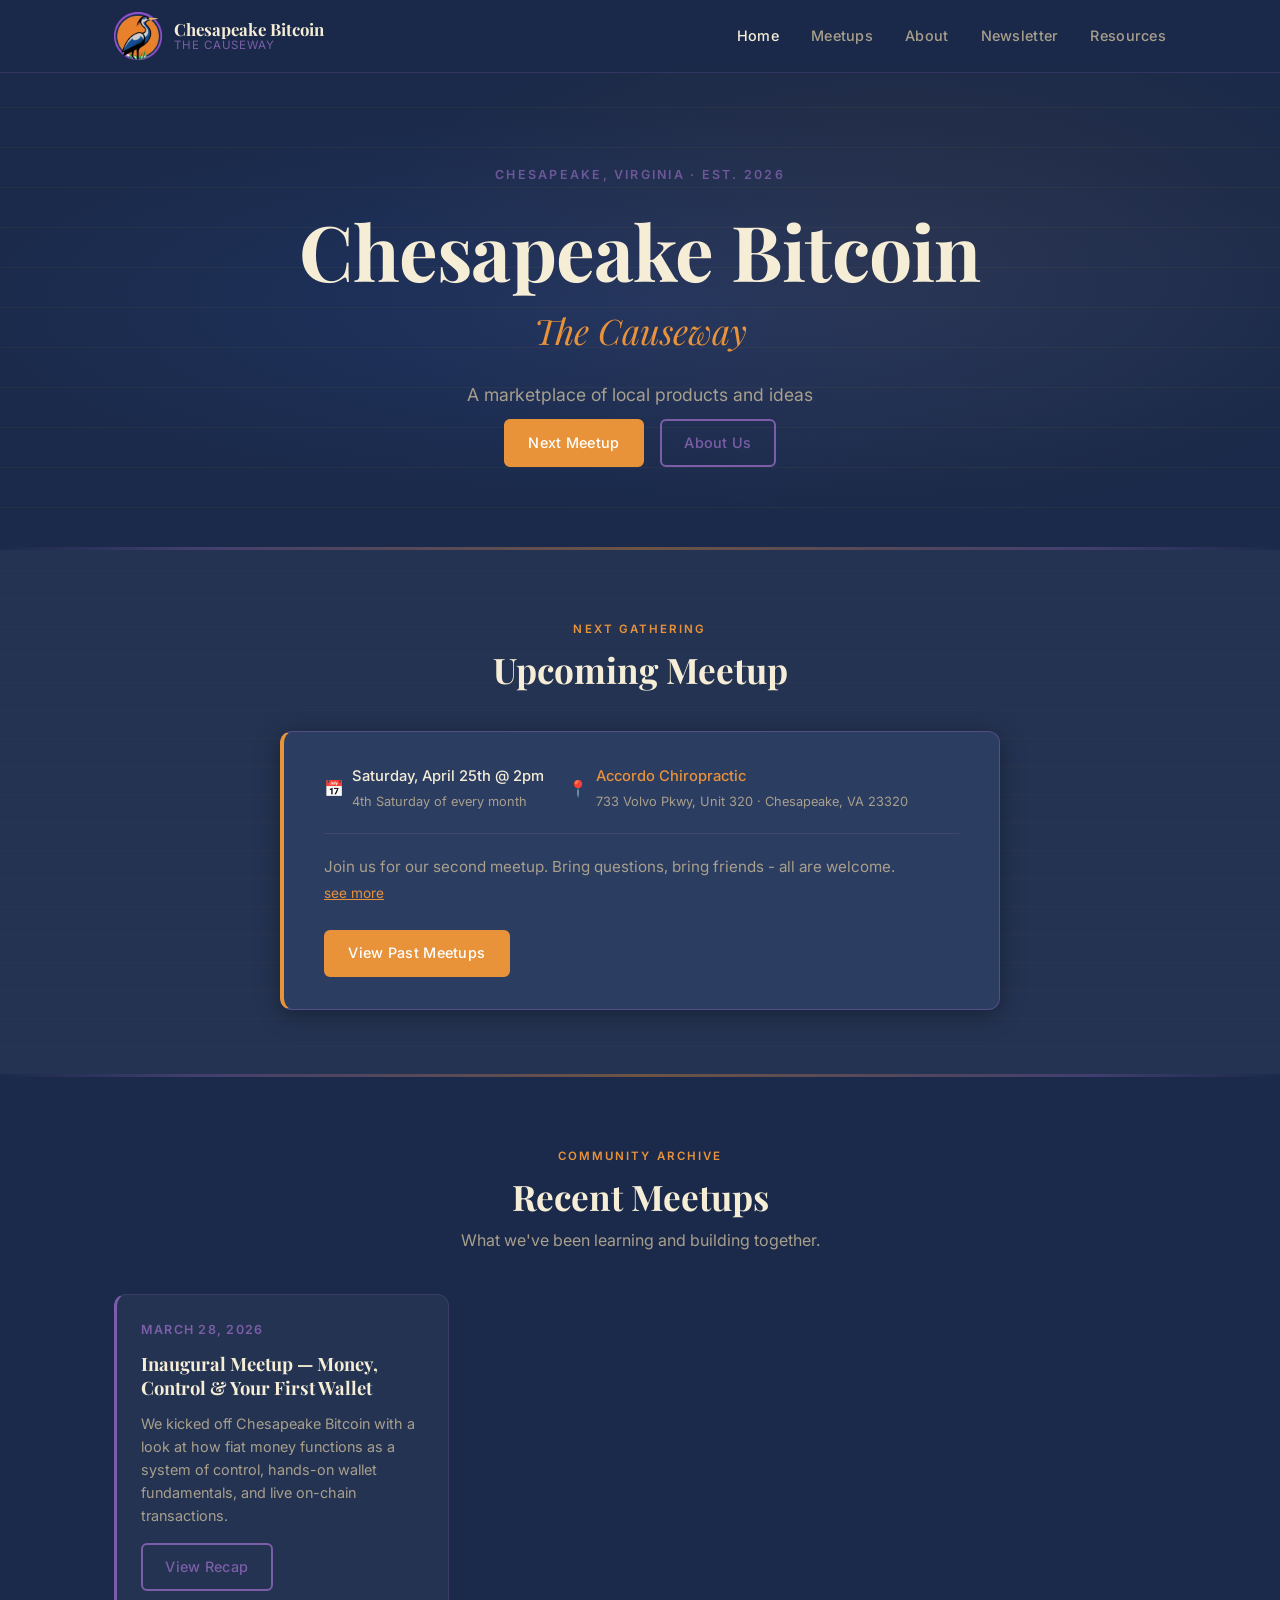
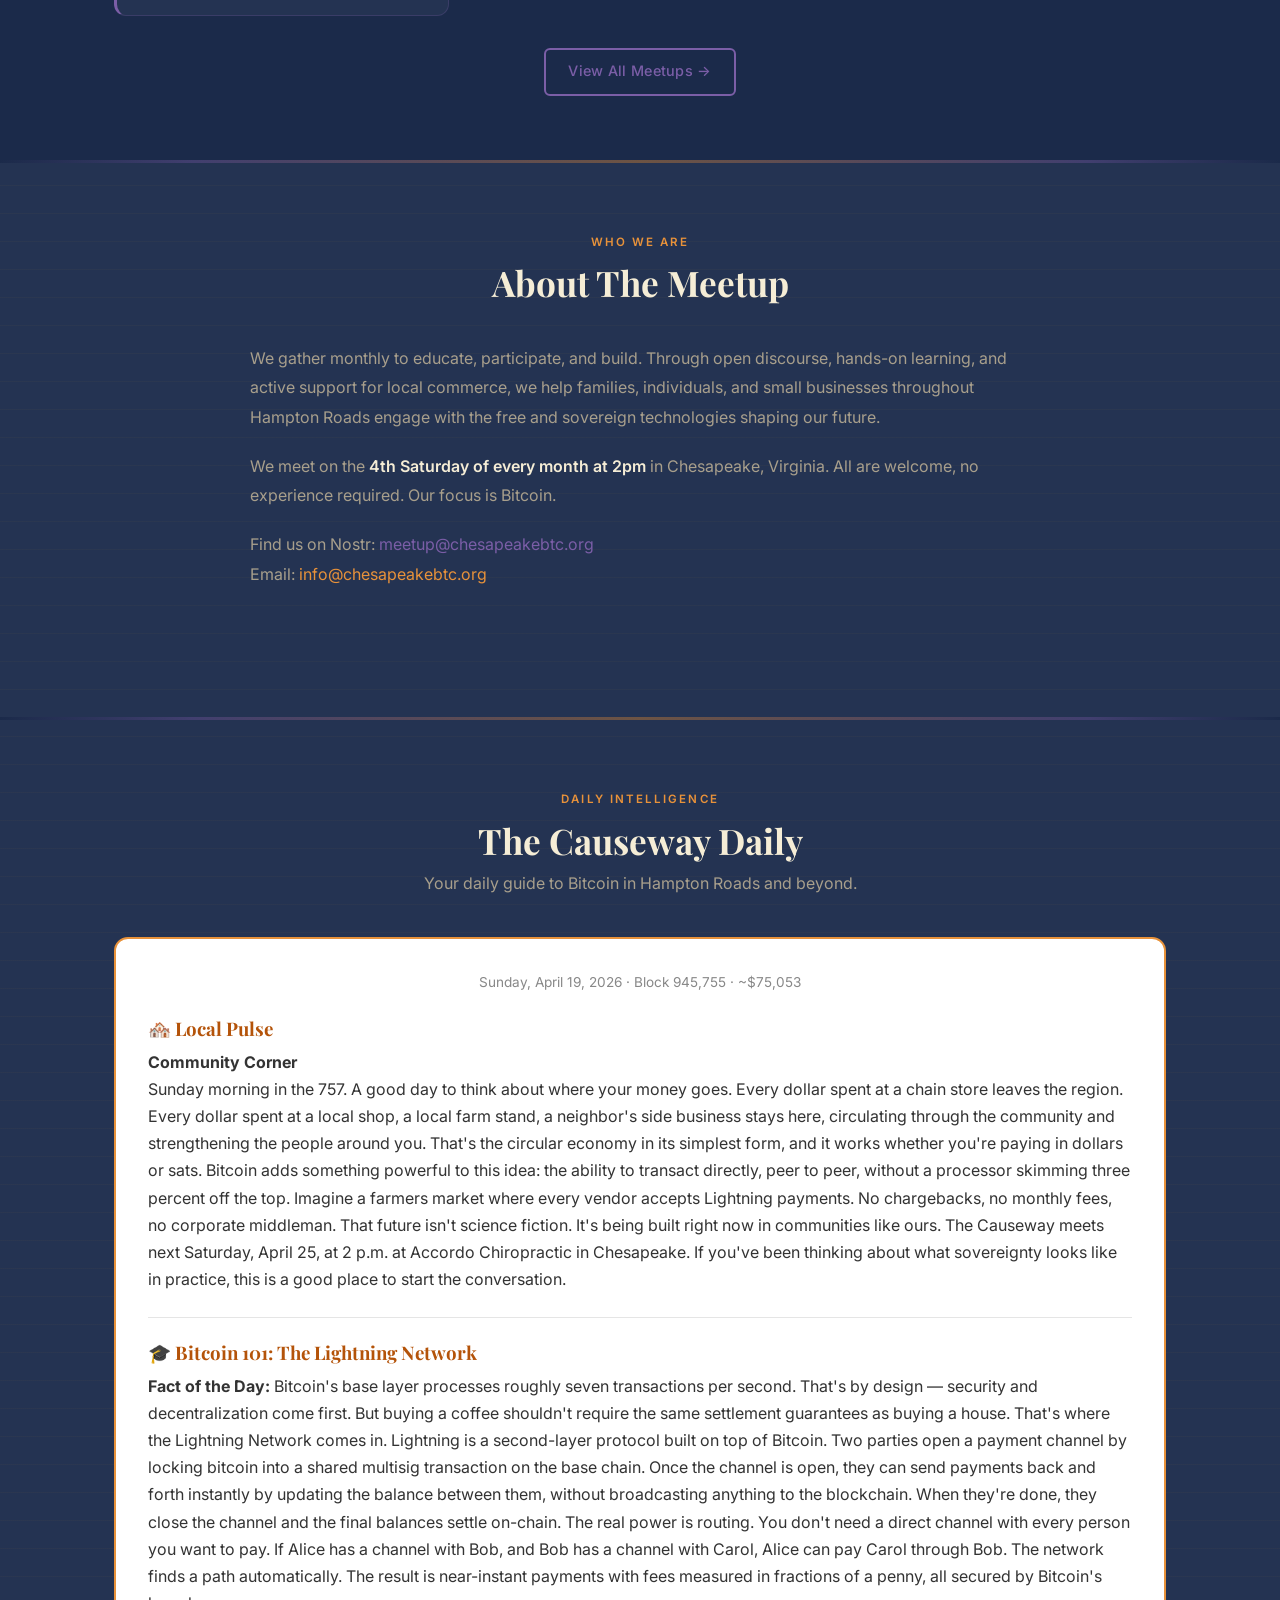
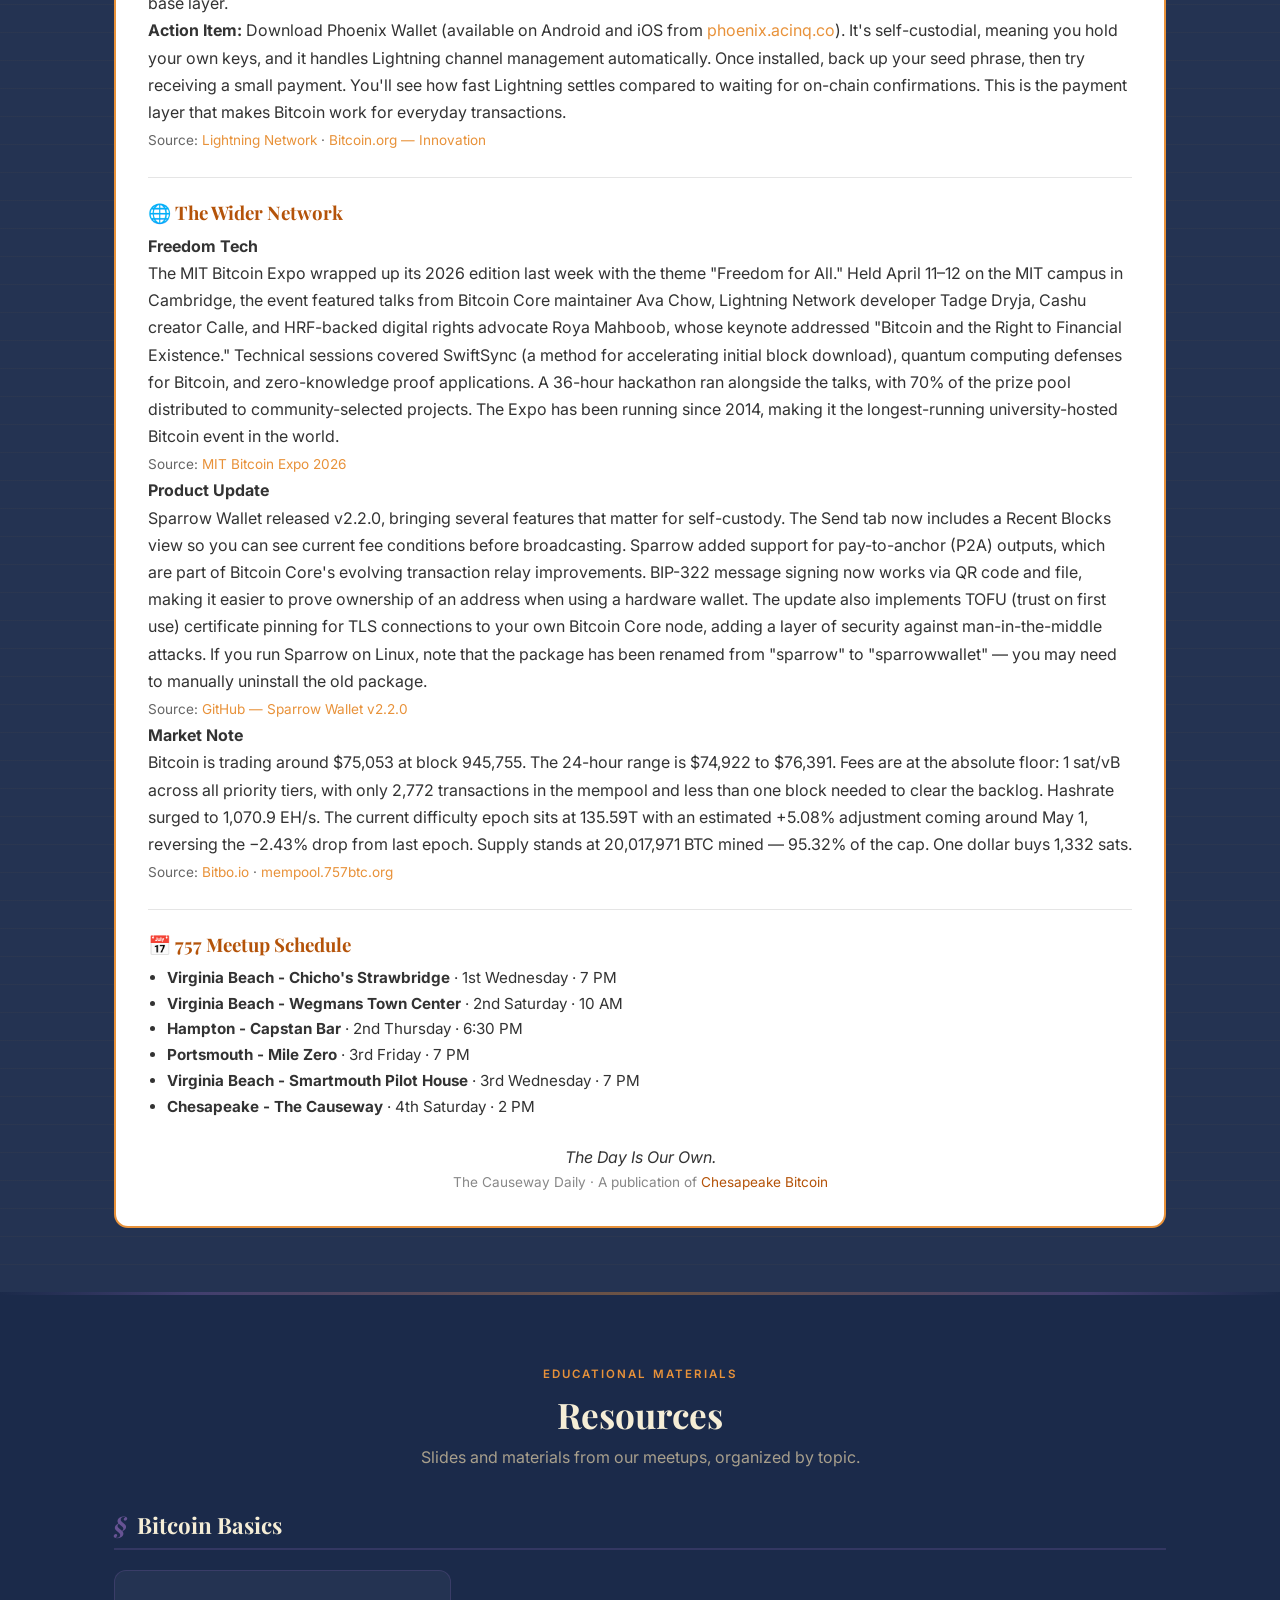
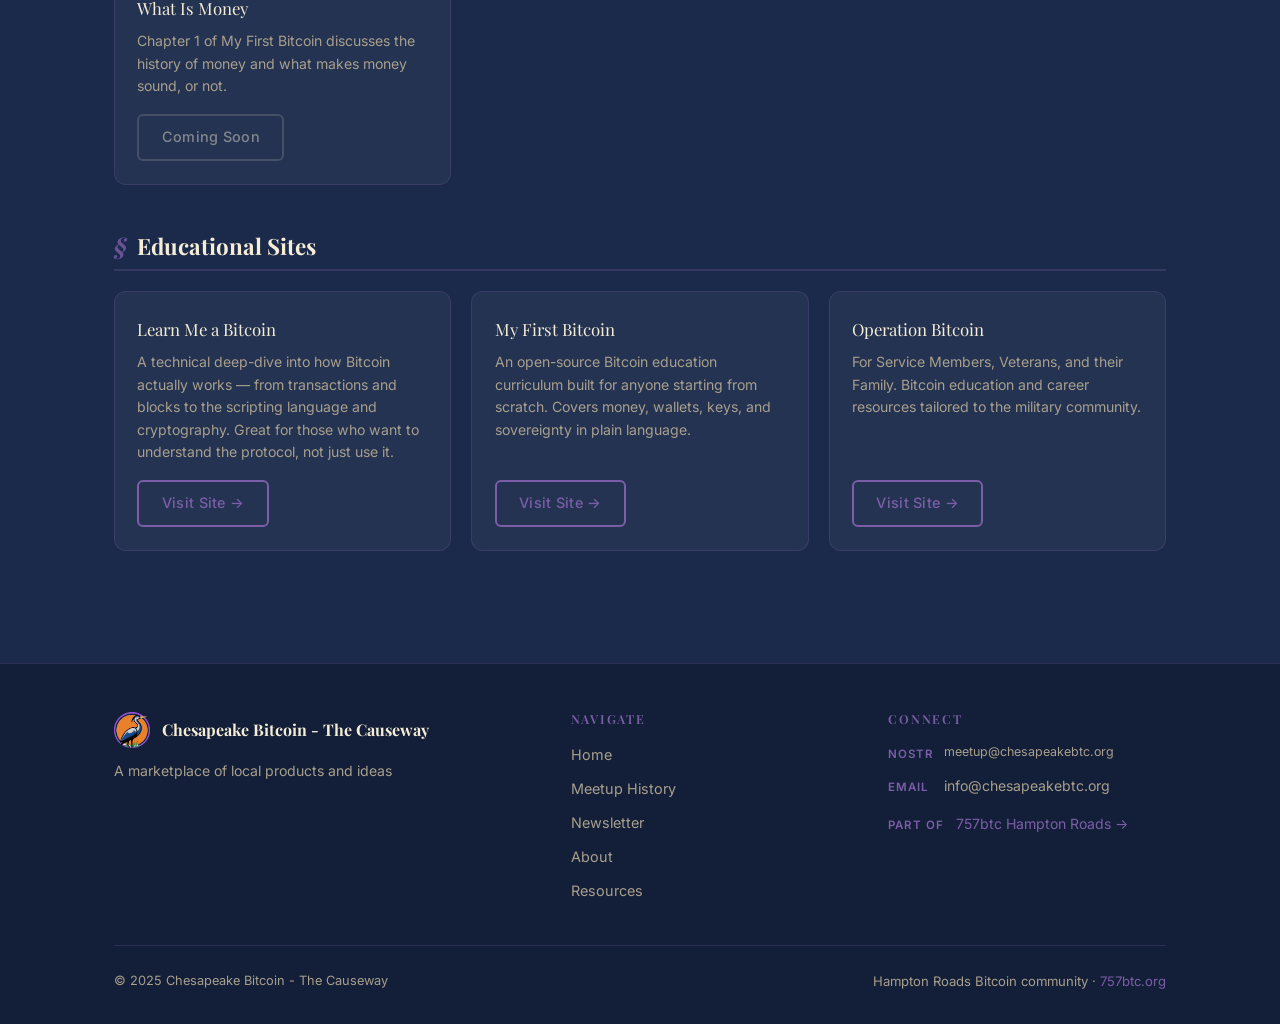
==== commit 718fc47f: "Newsletter: The Causeway Daily — April 19, 2026 (Issue #6)" ====
--- a/index.html
+++ b/index.html
@@ -174,32 +174,32 @@
         </div>
 
         <div class="newsletter-container" style="background: #ffffff; padding: 2rem; border-radius: 14px; border: 2px solid var(--orange); color: #333; line-height: 1.7;">
-          <p style="text-align:center; font-size:0.85rem; color:#888; margin-bottom:1.5rem;">Saturday, April 18, 2026 · Block 945,597 · ~$76,331</p>
+          <p style="text-align:center; font-size:0.85rem; color:#888; margin-bottom:1.5rem;">Sunday, April 19, 2026 · Block 945,755 · ~$75,053</p>
 
           <h3 style="color:#b45309; margin-bottom:0.5rem;">🏘️ Local Pulse</h3>
           <p><strong>Community Corner</strong><br>
-          One week from today, The Causeway meets for its second gathering. April 25, 2 p.m., Accordo Chiropractic in Chesapeake. If the first meetup proved anything, it's that people in the 757 are hungry for honest conversation about money, sovereignty, and what it actually looks like to build a local economy that doesn't depend on permission from distant institutions. That hunger isn't going away. This month we're continuing our study of the My First Bitcoin curriculum, talking through common scam patterns so you can spot them before they cost you, and leaving plenty of room for open discussion. Bring a friend. Bring a question. The only prerequisite is showing up.</p>
+          Sunday morning in the 757. A good day to think about where your money goes. Every dollar spent at a chain store leaves the region. Every dollar spent at a local shop, a local farm stand, a neighbor's side business stays here, circulating through the community and strengthening the people around you. That's the circular economy in its simplest form, and it works whether you're paying in dollars or sats. Bitcoin adds something powerful to this idea: the ability to transact directly, peer to peer, without a processor skimming three percent off the top. Imagine a farmers market where every vendor accepts Lightning payments. No chargebacks, no monthly fees, no corporate middleman. That future isn't science fiction. It's being built right now in communities like ours. The Causeway meets next Saturday, April 25, at 2 p.m. at Accordo Chiropractic in Chesapeake. If you've been thinking about what sovereignty looks like in practice, this is a good place to start the conversation.</p>
 
           <hr style="border:none; border-top:1px solid rgba(0,0,0,0.1); margin:1.5rem 0;" />
 
-          <h3 style="color:#b45309; margin-bottom:0.5rem;">🎓 Bitcoin 101: UTXOs</h3>
-          <p><strong>Fact of the Day:</strong> Bitcoin doesn't track balances. There's no account ledger somewhere that says "this address holds 0.5 BTC." Instead, the network tracks unspent transaction outputs, or UTXOs. Every time you receive bitcoin, a transaction creates an output locked to your key. That output sits in the global UTXO set until you spend it. When you do spend, your wallet selects one or more UTXOs as inputs, consumes them entirely, and creates new outputs: one for the recipient and typically one back to yourself as change. Think of it like paying with physical bills. If you owe someone $7 and hand over a $10, you get $3 back. The $10 bill is gone, replaced by new ones. UTXOs work the same way. Your wallet's "balance" is just the sum of all the unspent outputs your keys can unlock. Right now, the Bitcoin UTXO set contains roughly 190 million entries, and every full node keeps a copy to validate new transactions instantly.</p>
-          <p><strong>Action Item:</strong> Go to <a href="https://mempool.757btc.org" target="_blank" rel="noopener">mempool.757btc.org</a> and click on any recent transaction. Look at the inputs on the left and the outputs on the right. You'll see exactly which UTXOs were consumed and which new ones were created. If there are two outputs, one is probably the payment and the other is change going back to the sender. Understanding this structure is how you start reading the blockchain like a ledger instead of a mystery.<br>
-          <span style="font-size:0.85rem; color:#666;">Source: <a href="https://learnmeabitcoin.com/technical/transaction/utxo/" target="_blank" rel="noopener">Learn Me a Bitcoin — UTXOs</a></span></p>
+          <h3 style="color:#b45309; margin-bottom:0.5rem;">🎓 Bitcoin 101: The Lightning Network</h3>
+          <p><strong>Fact of the Day:</strong> Bitcoin's base layer processes roughly seven transactions per second. That's by design — security and decentralization come first. But buying a coffee shouldn't require the same settlement guarantees as buying a house. That's where the Lightning Network comes in. Lightning is a second-layer protocol built on top of Bitcoin. Two parties open a payment channel by locking bitcoin into a shared multisig transaction on the base chain. Once the channel is open, they can send payments back and forth instantly by updating the balance between them, without broadcasting anything to the blockchain. When they're done, they close the channel and the final balances settle on-chain. The real power is routing. You don't need a direct channel with every person you want to pay. If Alice has a channel with Bob, and Bob has a channel with Carol, Alice can pay Carol through Bob. The network finds a path automatically. The result is near-instant payments with fees measured in fractions of a penny, all secured by Bitcoin's base layer.</p>
+          <p><strong>Action Item:</strong> Download Phoenix Wallet (available on Android and iOS from <a href="https://phoenix.acinq.co" target="_blank" rel="noopener">phoenix.acinq.co</a>). It's self-custodial, meaning you hold your own keys, and it handles Lightning channel management automatically. Once installed, back up your seed phrase, then try receiving a small payment. You'll see how fast Lightning settles compared to waiting for on-chain confirmations. This is the payment layer that makes Bitcoin work for everyday transactions.<br>
+          <span style="font-size:0.85rem; color:#666;">Source: <a href="https://lightning.network" target="_blank" rel="noopener">Lightning Network</a> · <a href="https://bitcoin.org/en/innovation" target="_blank" rel="noopener">Bitcoin.org — Innovation</a></span></p>
 
           <hr style="border:none; border-top:1px solid rgba(0,0,0,0.1); margin:1.5rem 0;" />
 
           <h3 style="color:#b45309; margin-bottom:0.5rem;">🌐 The Wider Network</h3>
           <p><strong>Freedom Tech</strong><br>
-          If you contribute to any open-source project, the Bitcoin 2026 conference is offering free Open Source Passes and the application deadline is this Monday, April 20. The pass gets you full conference access at no cost. Applications are reviewed weekly, so submitting early improves your chances. The conference hasn't announced final dates yet, but the pass program has been running since January. Open-source work is the backbone of Bitcoin's development. If you've written code, filed bugs, reviewed PRs, or maintained documentation for any FOSS project, you qualify.<br>
-          <span style="font-size:0.85rem; color:#666;">Source: <a href="https://hub.b.tc/bitcoin-conference-help-center/bitcoin-2026-open-source-pass" target="_blank" rel="noopener">Bitcoin 2026 — Open Source Pass</a></span></p>
+          The MIT Bitcoin Expo wrapped up its 2026 edition last week with the theme "Freedom for All." Held April 11–12 on the MIT campus in Cambridge, the event featured talks from Bitcoin Core maintainer Ava Chow, Lightning Network developer Tadge Dryja, Cashu creator Calle, and HRF-backed digital rights advocate Roya Mahboob, whose keynote addressed "Bitcoin and the Right to Financial Existence." Technical sessions covered SwiftSync (a method for accelerating initial block download), quantum computing defenses for Bitcoin, and zero-knowledge proof applications. A 36-hour hackathon ran alongside the talks, with 70% of the prize pool distributed to community-selected projects. The Expo has been running since 2014, making it the longest-running university-hosted Bitcoin event in the world.<br>
+          <span style="font-size:0.85rem; color:#666;">Source: <a href="https://mitbitcoinexpo.org" target="_blank" rel="noopener">MIT Bitcoin Expo 2026</a></span></p>
 
           <p><strong>Product Update</strong><br>
-          BTCPay Server shipped v2.3.7, the first release built on .NET 10. Beyond the framework upgrade, there are some practical improvements: top-up invoices now generate amount-less BOLT11 invoices instead of LNURL when the Lightning provider supports it, the checkout page gained RTL language support for Arabic, Hebrew, and Farsi, and wallet transactions can now carry comments directly in the send view. If you run a BTCPay instance, update your plugins after upgrading — the .NET 10 migration may require plugin developers to adjust their builds.<br>
-          <span style="font-size:0.85rem; color:#666;">Source: <a href="https://github.com/btcpayserver/btcpayserver/releases/tag/v2.3.7" target="_blank" rel="noopener">GitHub — BTCPay Server v2.3.7</a></span></p>
+          Sparrow Wallet released v2.2.0, bringing several features that matter for self-custody. The Send tab now includes a Recent Blocks view so you can see current fee conditions before broadcasting. Sparrow added support for pay-to-anchor (P2A) outputs, which are part of Bitcoin Core's evolving transaction relay improvements. BIP-322 message signing now works via QR code and file, making it easier to prove ownership of an address when using a hardware wallet. The update also implements TOFU (trust on first use) certificate pinning for TLS connections to your own Bitcoin Core node, adding a layer of security against man-in-the-middle attacks. If you run Sparrow on Linux, note that the package has been renamed from "sparrow" to "sparrowwallet" — you may need to manually uninstall the old package.<br>
+          <span style="font-size:0.85rem; color:#666;">Source: <a href="https://github.com/sparrowwallet/sparrow/releases/tag/2.2.0" target="_blank" rel="noopener">GitHub — Sparrow Wallet v2.2.0</a></span></p>
 
           <p><strong>Market Note</strong><br>
-          Bitcoin is trading around $76,331 at block 945,597. The 24-hour range ran from $75,265 to $78,390. Fees remain near the floor with priority at 3 sat/vB and everything else at 1. Hashrate is at 913.58 EH/s. The next difficulty retarget is estimated for May 1 with a projected adjustment of about −1.15%, following the −2.43% drop in the previous epoch. Supply sits at 20,017,478 BTC mined — 95.32% of the 21 million cap.<br>
+          Bitcoin is trading around $75,053 at block 945,755. The 24-hour range is $74,922 to $76,391. Fees are at the absolute floor: 1 sat/vB across all priority tiers, with only 2,772 transactions in the mempool and less than one block needed to clear the backlog. Hashrate surged to 1,070.9 EH/s. The current difficulty epoch sits at 135.59T with an estimated +5.08% adjustment coming around May 1, reversing the −2.43% drop from last epoch. Supply stands at 20,017,971 BTC mined — 95.32% of the cap. One dollar buys 1,332 sats.<br>
           <span style="font-size:0.85rem; color:#666;">Source: <a href="https://bitbo.io" target="_blank" rel="noopener">Bitbo.io</a> · <a href="https://mempool.757btc.org" target="_blank" rel="noopener">mempool.757btc.org</a></span></p>
 
           <hr style="border:none; border-top:1px solid rgba(0,0,0,0.1); margin:1.5rem 0;" />
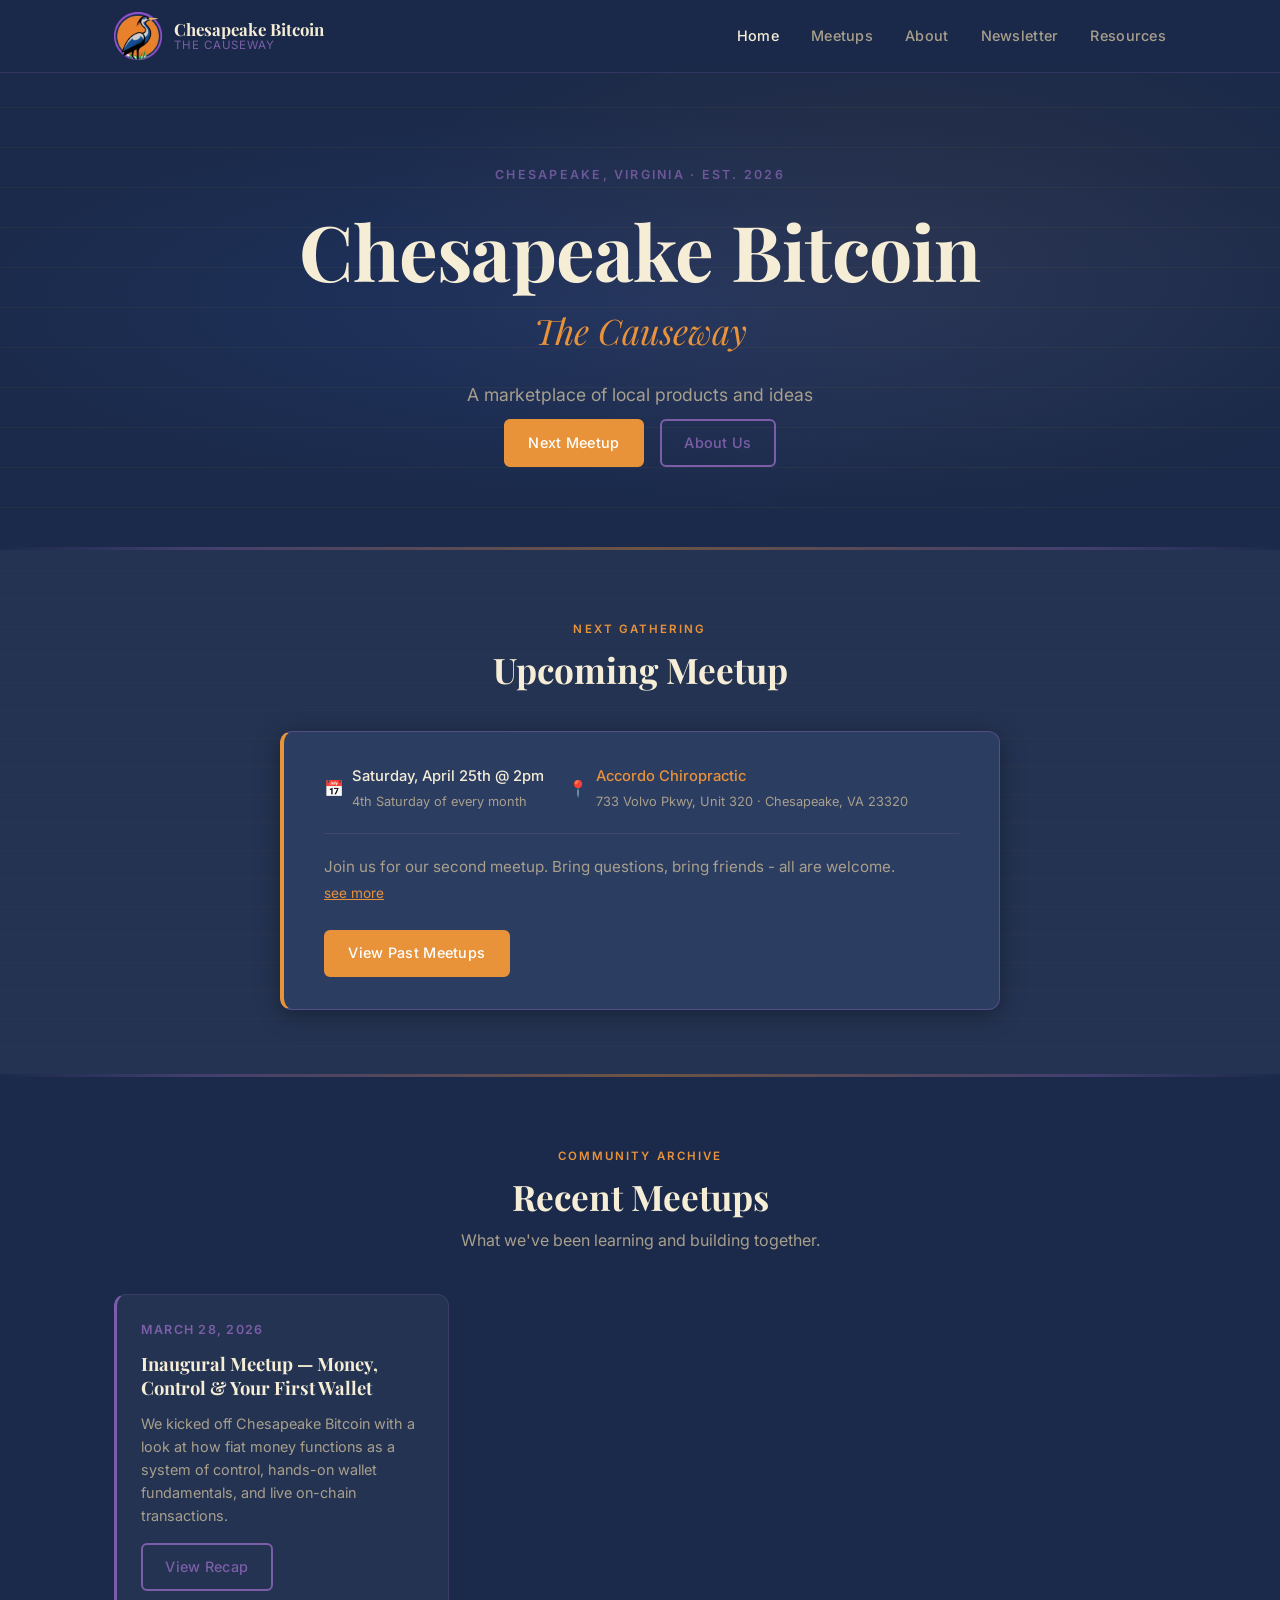
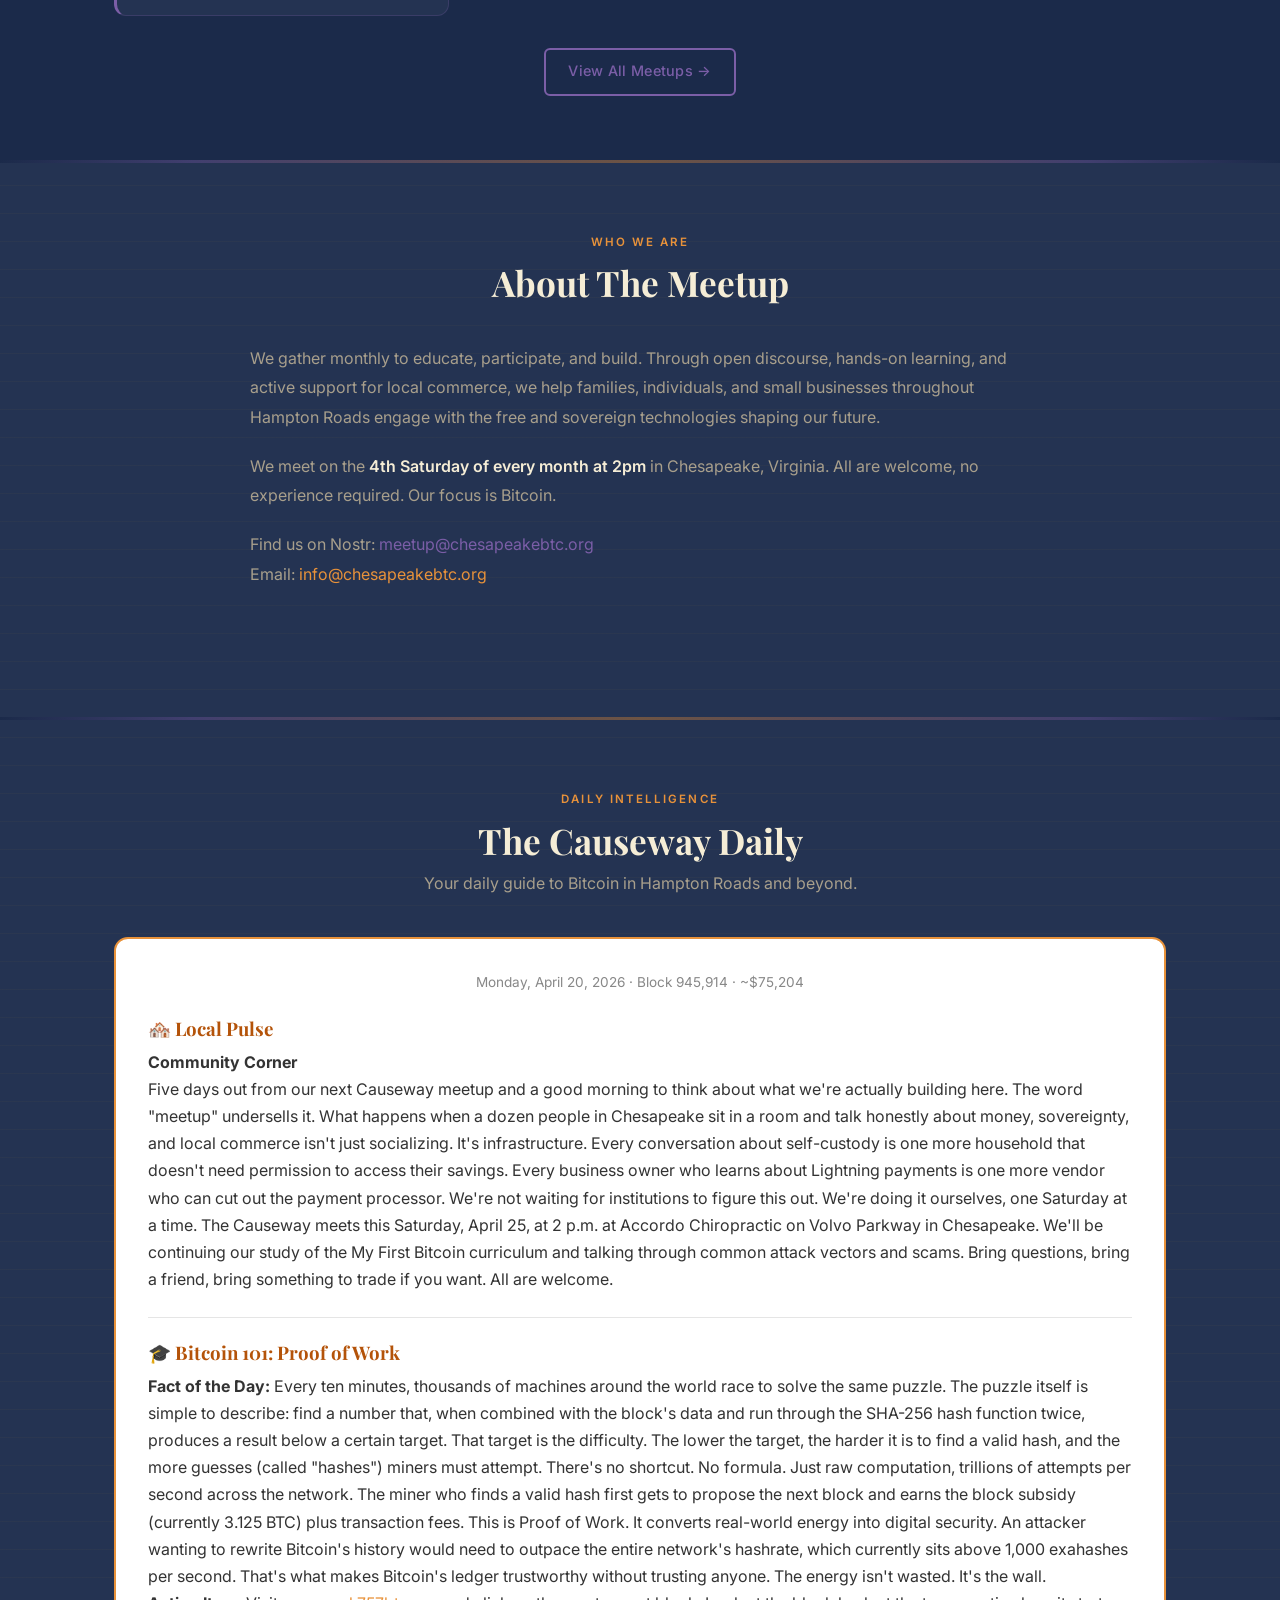
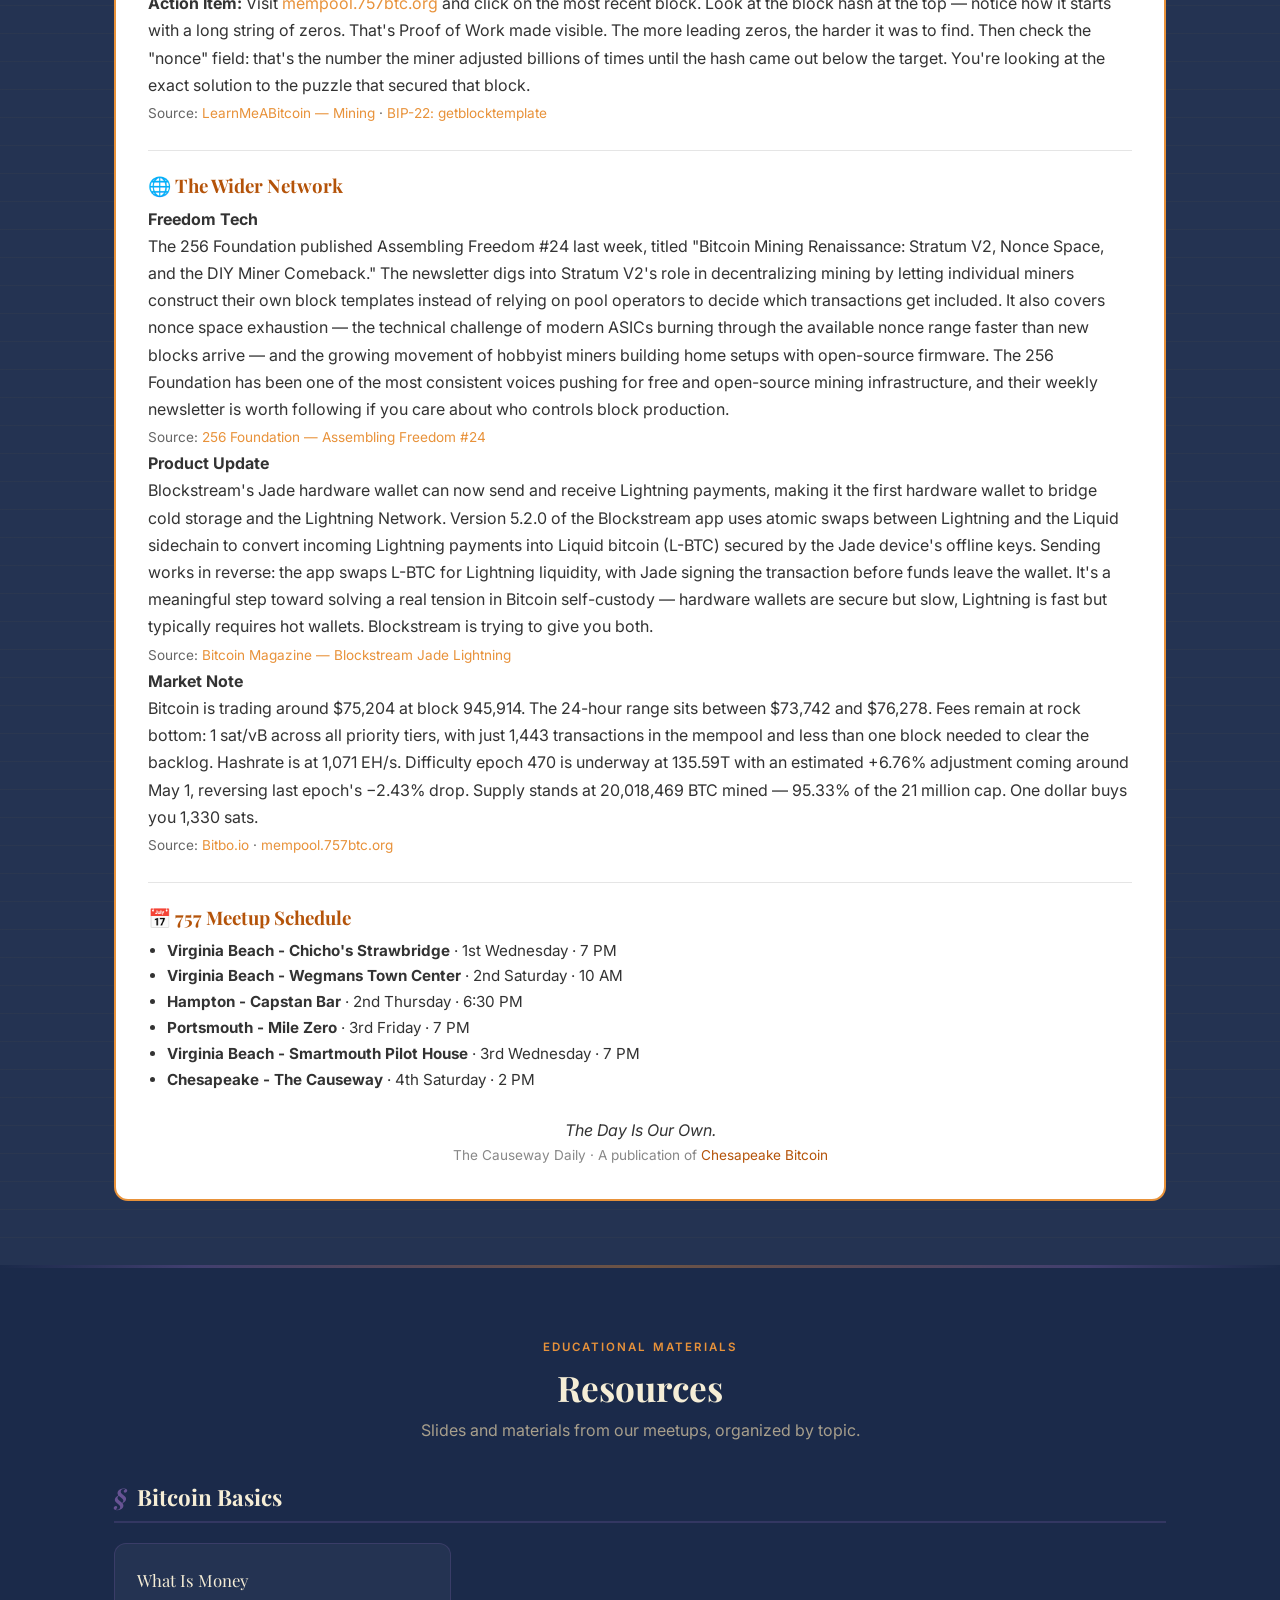
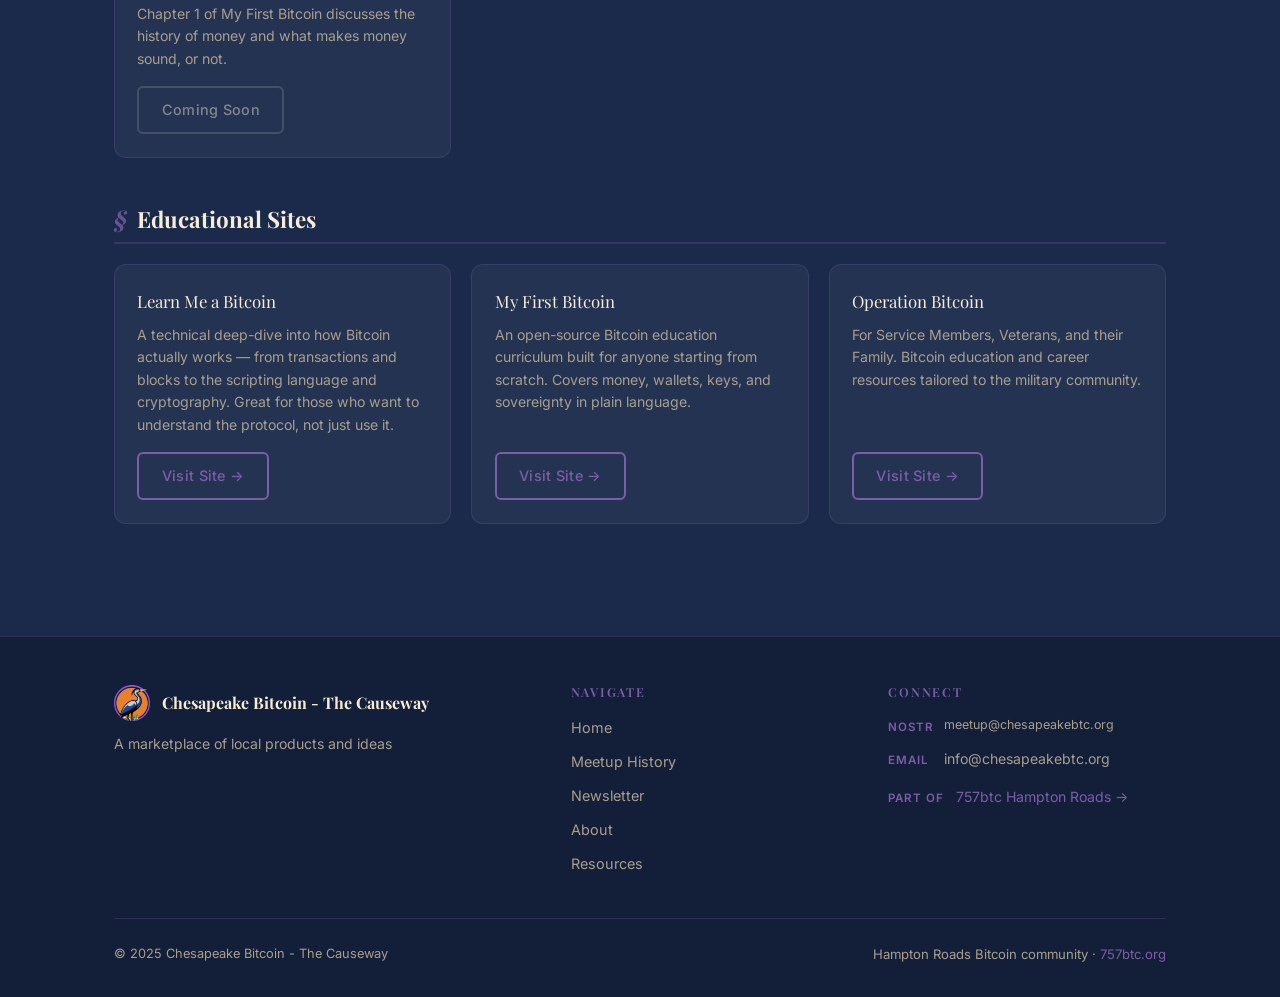
==== commit 5d1338d7: "Newsletter: The Causeway Daily — April 20, 2026 (Issue #7)" ====
--- a/index.html
+++ b/index.html
@@ -174,32 +174,32 @@
         </div>
 
         <div class="newsletter-container" style="background: #ffffff; padding: 2rem; border-radius: 14px; border: 2px solid var(--orange); color: #333; line-height: 1.7;">
-          <p style="text-align:center; font-size:0.85rem; color:#888; margin-bottom:1.5rem;">Sunday, April 19, 2026 · Block 945,755 · ~$75,053</p>
+          <p style="text-align:center; font-size:0.85rem; color:#888; margin-bottom:1.5rem;">Monday, April 20, 2026 · Block 945,914 · ~$75,204</p>
 
           <h3 style="color:#b45309; margin-bottom:0.5rem;">🏘️ Local Pulse</h3>
           <p><strong>Community Corner</strong><br>
-          Sunday morning in the 757. A good day to think about where your money goes. Every dollar spent at a chain store leaves the region. Every dollar spent at a local shop, a local farm stand, a neighbor's side business stays here, circulating through the community and strengthening the people around you. That's the circular economy in its simplest form, and it works whether you're paying in dollars or sats. Bitcoin adds something powerful to this idea: the ability to transact directly, peer to peer, without a processor skimming three percent off the top. Imagine a farmers market where every vendor accepts Lightning payments. No chargebacks, no monthly fees, no corporate middleman. That future isn't science fiction. It's being built right now in communities like ours. The Causeway meets next Saturday, April 25, at 2 p.m. at Accordo Chiropractic in Chesapeake. If you've been thinking about what sovereignty looks like in practice, this is a good place to start the conversation.</p>
+          Five days out from our next Causeway meetup and a good morning to think about what we're actually building here. The word "meetup" undersells it. What happens when a dozen people in Chesapeake sit in a room and talk honestly about money, sovereignty, and local commerce isn't just socializing. It's infrastructure. Every conversation about self-custody is one more household that doesn't need permission to access their savings. Every business owner who learns about Lightning payments is one more vendor who can cut out the payment processor. We're not waiting for institutions to figure this out. We're doing it ourselves, one Saturday at a time. The Causeway meets this Saturday, April 25, at 2 p.m. at Accordo Chiropractic on Volvo Parkway in Chesapeake. We'll be continuing our study of the My First Bitcoin curriculum and talking through common attack vectors and scams. Bring questions, bring a friend, bring something to trade if you want. All are welcome.</p>
 
           <hr style="border:none; border-top:1px solid rgba(0,0,0,0.1); margin:1.5rem 0;" />
 
-          <h3 style="color:#b45309; margin-bottom:0.5rem;">🎓 Bitcoin 101: The Lightning Network</h3>
-          <p><strong>Fact of the Day:</strong> Bitcoin's base layer processes roughly seven transactions per second. That's by design — security and decentralization come first. But buying a coffee shouldn't require the same settlement guarantees as buying a house. That's where the Lightning Network comes in. Lightning is a second-layer protocol built on top of Bitcoin. Two parties open a payment channel by locking bitcoin into a shared multisig transaction on the base chain. Once the channel is open, they can send payments back and forth instantly by updating the balance between them, without broadcasting anything to the blockchain. When they're done, they close the channel and the final balances settle on-chain. The real power is routing. You don't need a direct channel with every person you want to pay. If Alice has a channel with Bob, and Bob has a channel with Carol, Alice can pay Carol through Bob. The network finds a path automatically. The result is near-instant payments with fees measured in fractions of a penny, all secured by Bitcoin's base layer.</p>
-          <p><strong>Action Item:</strong> Download Phoenix Wallet (available on Android and iOS from <a href="https://phoenix.acinq.co" target="_blank" rel="noopener">phoenix.acinq.co</a>). It's self-custodial, meaning you hold your own keys, and it handles Lightning channel management automatically. Once installed, back up your seed phrase, then try receiving a small payment. You'll see how fast Lightning settles compared to waiting for on-chain confirmations. This is the payment layer that makes Bitcoin work for everyday transactions.<br>
-          <span style="font-size:0.85rem; color:#666;">Source: <a href="https://lightning.network" target="_blank" rel="noopener">Lightning Network</a> · <a href="https://bitcoin.org/en/innovation" target="_blank" rel="noopener">Bitcoin.org — Innovation</a></span></p>
+          <h3 style="color:#b45309; margin-bottom:0.5rem;">🎓 Bitcoin 101: Proof of Work</h3>
+          <p><strong>Fact of the Day:</strong> Every ten minutes, thousands of machines around the world race to solve the same puzzle. The puzzle itself is simple to describe: find a number that, when combined with the block's data and run through the SHA-256 hash function twice, produces a result below a certain target. That target is the difficulty. The lower the target, the harder it is to find a valid hash, and the more guesses (called "hashes") miners must attempt. There's no shortcut. No formula. Just raw computation, trillions of attempts per second across the network. The miner who finds a valid hash first gets to propose the next block and earns the block subsidy (currently 3.125 BTC) plus transaction fees. This is Proof of Work. It converts real-world energy into digital security. An attacker wanting to rewrite Bitcoin's history would need to outpace the entire network's hashrate, which currently sits above 1,000 exahashes per second. That's what makes Bitcoin's ledger trustworthy without trusting anyone. The energy isn't wasted. It's the wall.</p>
+          <p><strong>Action Item:</strong> Visit <a href="https://mempool.757btc.org" target="_blank" rel="noopener">mempool.757btc.org</a> and click on the most recent block. Look at the block hash at the top — notice how it starts with a long string of zeros. That's Proof of Work made visible. The more leading zeros, the harder it was to find. Then check the "nonce" field: that's the number the miner adjusted billions of times until the hash came out below the target. You're looking at the exact solution to the puzzle that secured that block.<br>
+          <span style="font-size:0.85rem; color:#666;">Source: <a href="https://learnmeabitcoin.com/technical/mining/" target="_blank" rel="noopener">LearnMeABitcoin — Mining</a> · <a href="https://github.com/bitcoin/bips/blob/master/bip-0022.mediawiki" target="_blank" rel="noopener">BIP-22: getblocktemplate</a></span></p>
 
           <hr style="border:none; border-top:1px solid rgba(0,0,0,0.1); margin:1.5rem 0;" />
 
           <h3 style="color:#b45309; margin-bottom:0.5rem;">🌐 The Wider Network</h3>
           <p><strong>Freedom Tech</strong><br>
-          The MIT Bitcoin Expo wrapped up its 2026 edition last week with the theme "Freedom for All." Held April 11–12 on the MIT campus in Cambridge, the event featured talks from Bitcoin Core maintainer Ava Chow, Lightning Network developer Tadge Dryja, Cashu creator Calle, and HRF-backed digital rights advocate Roya Mahboob, whose keynote addressed "Bitcoin and the Right to Financial Existence." Technical sessions covered SwiftSync (a method for accelerating initial block download), quantum computing defenses for Bitcoin, and zero-knowledge proof applications. A 36-hour hackathon ran alongside the talks, with 70% of the prize pool distributed to community-selected projects. The Expo has been running since 2014, making it the longest-running university-hosted Bitcoin event in the world.<br>
-          <span style="font-size:0.85rem; color:#666;">Source: <a href="https://mitbitcoinexpo.org" target="_blank" rel="noopener">MIT Bitcoin Expo 2026</a></span></p>
+          The 256 Foundation published Assembling Freedom #24 last week, titled "Bitcoin Mining Renaissance: Stratum V2, Nonce Space, and the DIY Miner Comeback." The newsletter digs into Stratum V2's role in decentralizing mining by letting individual miners construct their own block templates instead of relying on pool operators to decide which transactions get included. It also covers nonce space exhaustion — the technical challenge of modern ASICs burning through the available nonce range faster than new blocks arrive — and the growing movement of hobbyist miners building home setups with open-source firmware. The 256 Foundation has been one of the most consistent voices pushing for free and open-source mining infrastructure, and their weekly newsletter is worth following if you care about who controls block production.<br>
+          <span style="font-size:0.85rem; color:#666;">Source: <a href="https://news.256foundation.org/" target="_blank" rel="noopener">256 Foundation — Assembling Freedom #24</a></span></p>
 
           <p><strong>Product Update</strong><br>
-          Sparrow Wallet released v2.2.0, bringing several features that matter for self-custody. The Send tab now includes a Recent Blocks view so you can see current fee conditions before broadcasting. Sparrow added support for pay-to-anchor (P2A) outputs, which are part of Bitcoin Core's evolving transaction relay improvements. BIP-322 message signing now works via QR code and file, making it easier to prove ownership of an address when using a hardware wallet. The update also implements TOFU (trust on first use) certificate pinning for TLS connections to your own Bitcoin Core node, adding a layer of security against man-in-the-middle attacks. If you run Sparrow on Linux, note that the package has been renamed from "sparrow" to "sparrowwallet" — you may need to manually uninstall the old package.<br>
-          <span style="font-size:0.85rem; color:#666;">Source: <a href="https://github.com/sparrowwallet/sparrow/releases/tag/2.2.0" target="_blank" rel="noopener">GitHub — Sparrow Wallet v2.2.0</a></span></p>
+          Blockstream's Jade hardware wallet can now send and receive Lightning payments, making it the first hardware wallet to bridge cold storage and the Lightning Network. Version 5.2.0 of the Blockstream app uses atomic swaps between Lightning and the Liquid sidechain to convert incoming Lightning payments into Liquid bitcoin (L-BTC) secured by the Jade device's offline keys. Sending works in reverse: the app swaps L-BTC for Lightning liquidity, with Jade signing the transaction before funds leave the wallet. It's a meaningful step toward solving a real tension in Bitcoin self-custody — hardware wallets are secure but slow, Lightning is fast but typically requires hot wallets. Blockstream is trying to give you both.<br>
+          <span style="font-size:0.85rem; color:#666;">Source: <a href="https://bitcoinmagazine.com/news/blockstream-jade-wallet-lightning-network" target="_blank" rel="noopener">Bitcoin Magazine — Blockstream Jade Lightning</a></span></p>
 
           <p><strong>Market Note</strong><br>
-          Bitcoin is trading around $75,053 at block 945,755. The 24-hour range is $74,922 to $76,391. Fees are at the absolute floor: 1 sat/vB across all priority tiers, with only 2,772 transactions in the mempool and less than one block needed to clear the backlog. Hashrate surged to 1,070.9 EH/s. The current difficulty epoch sits at 135.59T with an estimated +5.08% adjustment coming around May 1, reversing the −2.43% drop from last epoch. Supply stands at 20,017,971 BTC mined — 95.32% of the cap. One dollar buys 1,332 sats.<br>
+          Bitcoin is trading around $75,204 at block 945,914. The 24-hour range sits between $73,742 and $76,278. Fees remain at rock bottom: 1 sat/vB across all priority tiers, with just 1,443 transactions in the mempool and less than one block needed to clear the backlog. Hashrate is at 1,071 EH/s. Difficulty epoch 470 is underway at 135.59T with an estimated +6.76% adjustment coming around May 1, reversing last epoch's −2.43% drop. Supply stands at 20,018,469 BTC mined — 95.33% of the 21 million cap. One dollar buys you 1,330 sats.<br>
           <span style="font-size:0.85rem; color:#666;">Source: <a href="https://bitbo.io" target="_blank" rel="noopener">Bitbo.io</a> · <a href="https://mempool.757btc.org" target="_blank" rel="noopener">mempool.757btc.org</a></span></p>
 
           <hr style="border:none; border-top:1px solid rgba(0,0,0,0.1); margin:1.5rem 0;" />
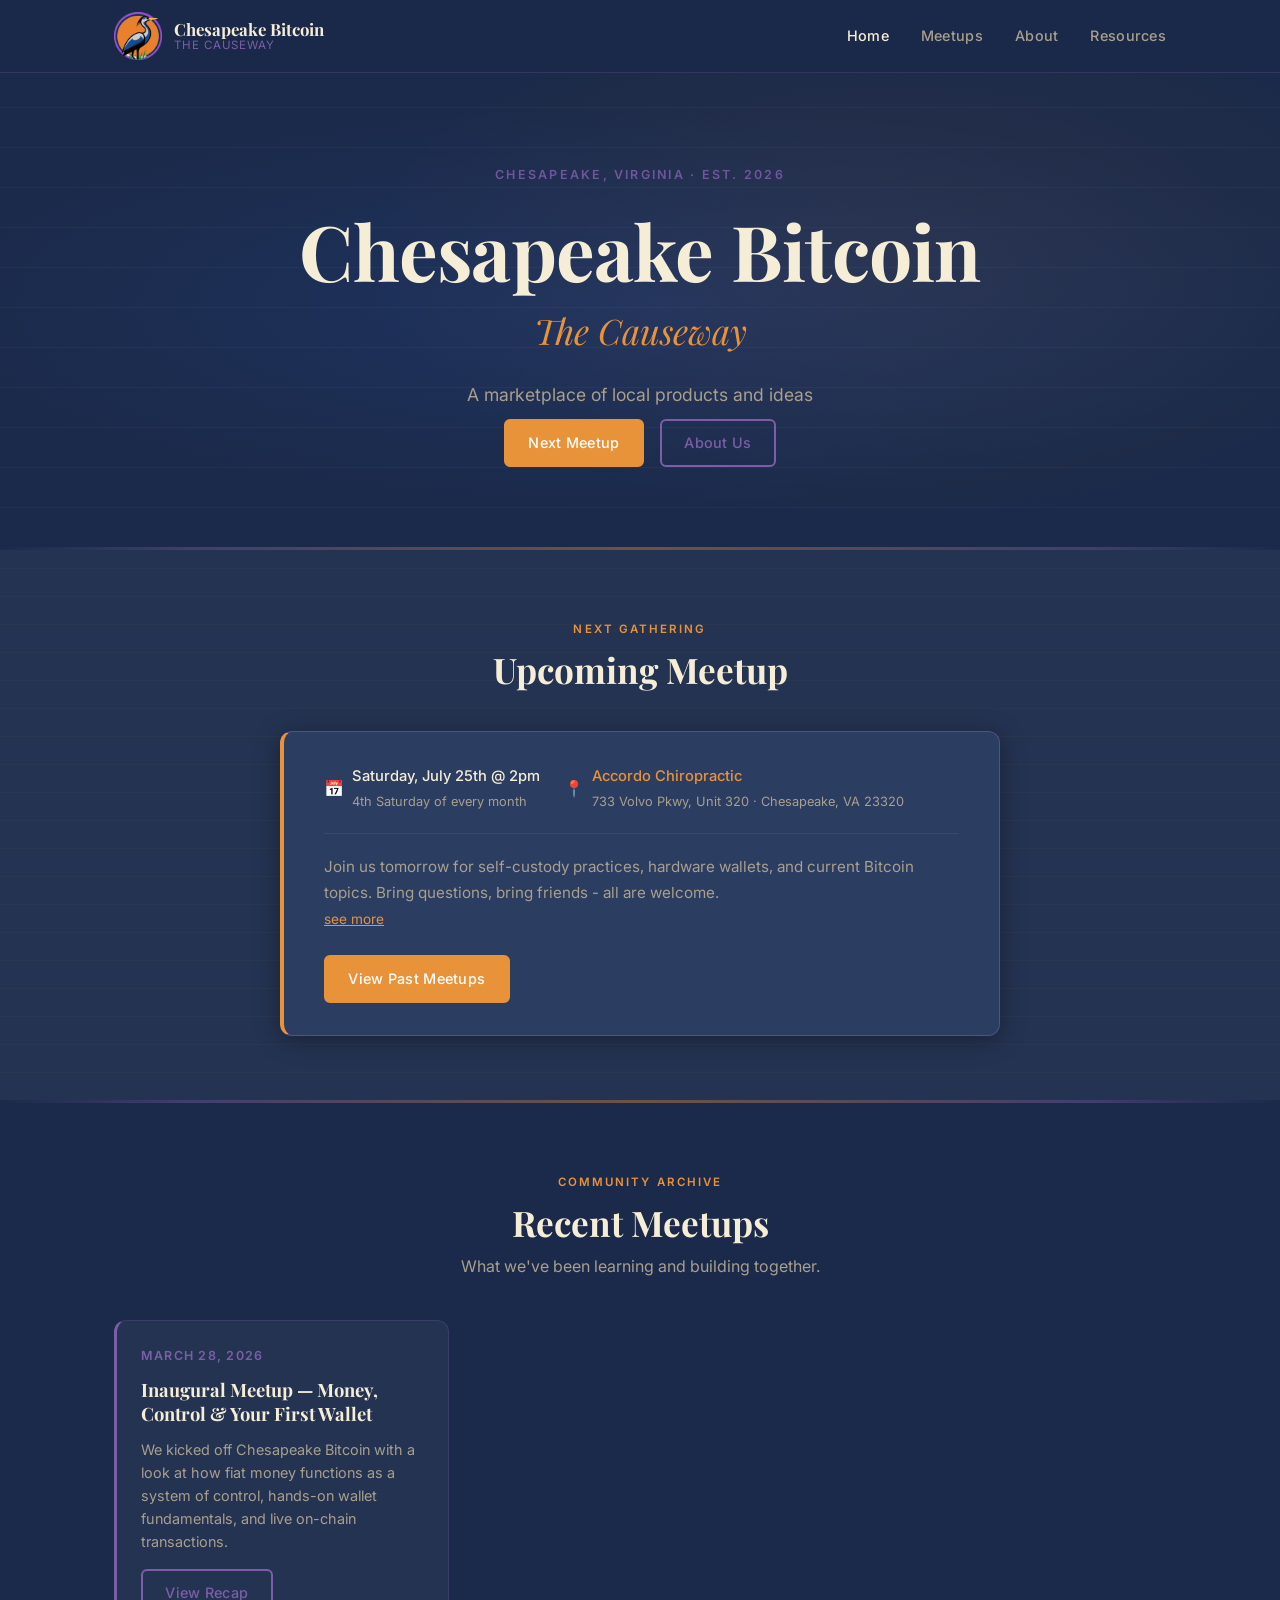
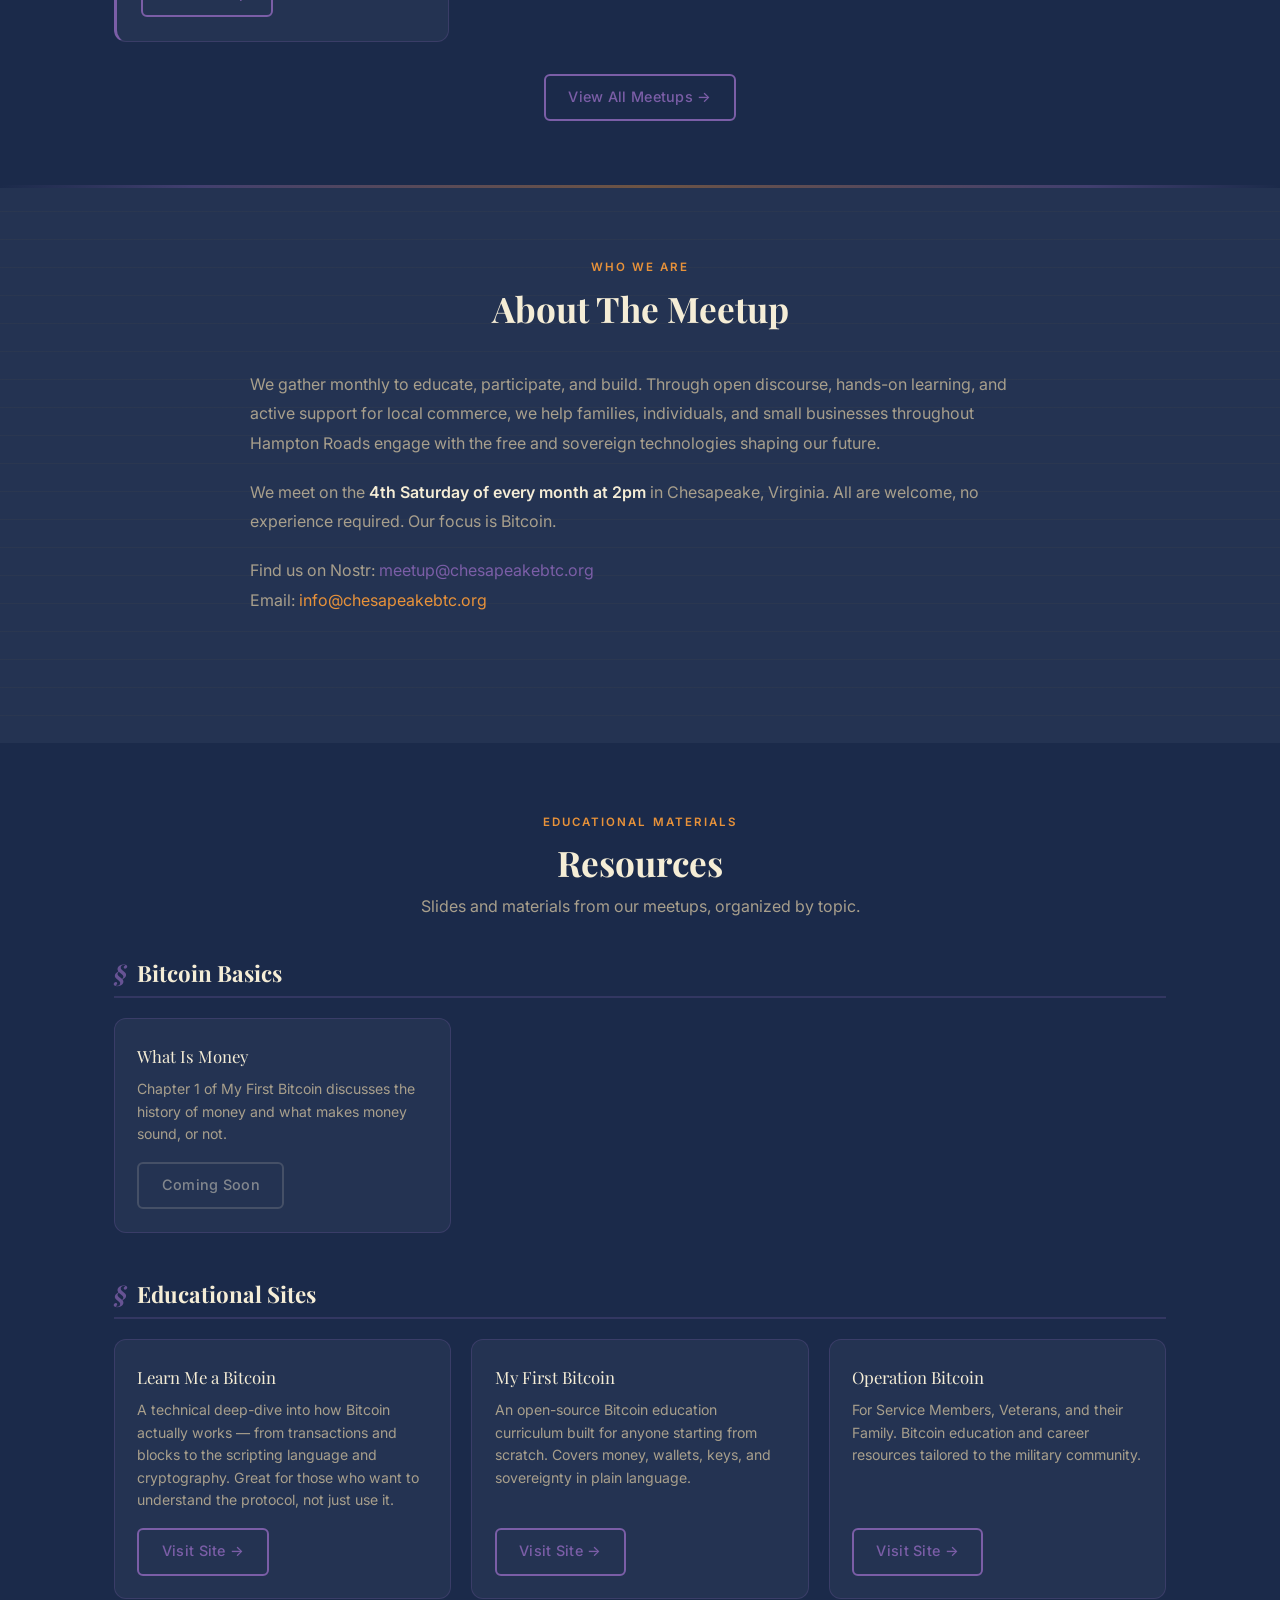
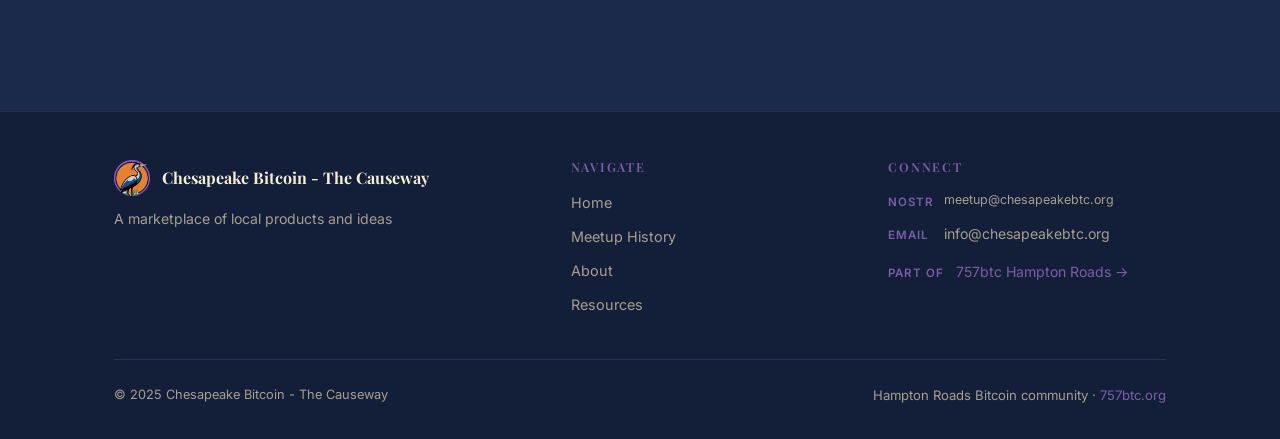
==== commit c39cd710: "Update meetup and remove newsletter section" ====
--- a/index.html
+++ b/index.html
@@ -31,7 +31,6 @@
           <li><a href="index.html">Home</a></li>
           <li><a href="#upcoming-meetup">Meetups</a></li>
           <li><a href="#about">About</a></li>
-          <li><a href="#newsletter">Newsletter</a></li>
           <li><a href="#resources">Resources</a></li>
         </ul>
       </div>
@@ -71,7 +70,7 @@
             <div class="meta-item">
               <span class="meta-icon" aria-hidden="true">📅</span>
               <div>
-                <div class="meta-value">Saturday, April 25th @ 2pm</div>
+                <div class="meta-value">Saturday, July 25th @ 2pm</div>
                 <div style="font-size:0.8rem;color:var(--muted);margin-top:2px;">4th Saturday of every month</div>
               </div>
             </div>
@@ -91,20 +90,20 @@
           </div>
 
           <div class="upcoming-desc">
-            <div class="desc-collapsed" id="desc-preview">Join us for our second meetup. Bring questions, bring friends - all are welcome.</div>
+            <div class="desc-collapsed" id="desc-preview">Join us tomorrow for self-custody practices, hardware wallets, and current Bitcoin topics. Bring questions, bring friends - all are welcome.</div>
             <div class="desc-full" id="desc-full" style="display:none;">
-              <p>Join us for our second monthly gathering. Whether you're just getting started or have been down the rabbit hole for years, all are welcome.</p>
-              <p><strong>My First Bitcoin</strong></p>
+              <p>Join us tomorrow for our July gathering. Whether you're setting up your first wallet or tightening up an existing stack, all are welcome.</p>
+              <p><strong>Self-Custody Practices</strong></p>
               <ul>
-                <li>Continuing our study of the curriculum</li>
+                <li>Seed phrase storage, backup habits, and practical threat models</li>
               </ul>
-              <p><strong>Attack Vectors</strong></p>
+              <p><strong>Hardware Wallets</strong></p>
               <ul>
-                <li>How to avoid scams</li>
+                <li>Device options, setup flow, passphrases, and safer signing habits</li>
               </ul>
-              <p><strong>Open Discussion</strong></p>
+              <p><strong>Current Topics</strong></p>
               <ul>
-                <li>What's on your mind?</li>
+                <li>Open discussion on what is happening across Bitcoin, mining, privacy, and local adoption</li>
               </ul>
             </div>
             <button class="see-more-btn" id="see-more-btn" onclick="toggleDesc()">see more</button>
@@ -162,68 +161,6 @@
       </div>
     </section>
 
-    <hr class="section-divider" />
-
-    <!-- Newsletter -->
-    <section class="section parchment-bg" id="newsletter" aria-labelledby="newsletter-heading">
-      <div class="container">
-        <div class="section-header">
-          <span class="section-label">Daily Intelligence</span>
-          <h2 class="section-title" id="newsletter-heading">The Causeway Daily</h2>
-          <p class="section-subtitle">Your daily guide to Bitcoin in Hampton Roads and beyond.</p>
-        </div>
-
-        <div class="newsletter-container" style="background: #ffffff; padding: 2rem; border-radius: 14px; border: 2px solid var(--orange); color: #333; line-height: 1.7;">
-          <p style="text-align:center; font-size:0.85rem; color:#888; margin-bottom:1.5rem;">Monday, April 20, 2026 · Block 945,914 · ~$75,204</p>
-
-          <h3 style="color:#b45309; margin-bottom:0.5rem;">🏘️ Local Pulse</h3>
-          <p><strong>Community Corner</strong><br>
-          Five days out from our next Causeway meetup and a good morning to think about what we're actually building here. The word "meetup" undersells it. What happens when a dozen people in Chesapeake sit in a room and talk honestly about money, sovereignty, and local commerce isn't just socializing. It's infrastructure. Every conversation about self-custody is one more household that doesn't need permission to access their savings. Every business owner who learns about Lightning payments is one more vendor who can cut out the payment processor. We're not waiting for institutions to figure this out. We're doing it ourselves, one Saturday at a time. The Causeway meets this Saturday, April 25, at 2 p.m. at Accordo Chiropractic on Volvo Parkway in Chesapeake. We'll be continuing our study of the My First Bitcoin curriculum and talking through common attack vectors and scams. Bring questions, bring a friend, bring something to trade if you want. All are welcome.</p>
-
-          <hr style="border:none; border-top:1px solid rgba(0,0,0,0.1); margin:1.5rem 0;" />
-
-          <h3 style="color:#b45309; margin-bottom:0.5rem;">🎓 Bitcoin 101: Proof of Work</h3>
-          <p><strong>Fact of the Day:</strong> Every ten minutes, thousands of machines around the world race to solve the same puzzle. The puzzle itself is simple to describe: find a number that, when combined with the block's data and run through the SHA-256 hash function twice, produces a result below a certain target. That target is the difficulty. The lower the target, the harder it is to find a valid hash, and the more guesses (called "hashes") miners must attempt. There's no shortcut. No formula. Just raw computation, trillions of attempts per second across the network. The miner who finds a valid hash first gets to propose the next block and earns the block subsidy (currently 3.125 BTC) plus transaction fees. This is Proof of Work. It converts real-world energy into digital security. An attacker wanting to rewrite Bitcoin's history would need to outpace the entire network's hashrate, which currently sits above 1,000 exahashes per second. That's what makes Bitcoin's ledger trustworthy without trusting anyone. The energy isn't wasted. It's the wall.</p>
-          <p><strong>Action Item:</strong> Visit <a href="https://mempool.757btc.org" target="_blank" rel="noopener">mempool.757btc.org</a> and click on the most recent block. Look at the block hash at the top — notice how it starts with a long string of zeros. That's Proof of Work made visible. The more leading zeros, the harder it was to find. Then check the "nonce" field: that's the number the miner adjusted billions of times until the hash came out below the target. You're looking at the exact solution to the puzzle that secured that block.<br>
-          <span style="font-size:0.85rem; color:#666;">Source: <a href="https://learnmeabitcoin.com/technical/mining/" target="_blank" rel="noopener">LearnMeABitcoin — Mining</a> · <a href="https://github.com/bitcoin/bips/blob/master/bip-0022.mediawiki" target="_blank" rel="noopener">BIP-22: getblocktemplate</a></span></p>
-
-          <hr style="border:none; border-top:1px solid rgba(0,0,0,0.1); margin:1.5rem 0;" />
-
-          <h3 style="color:#b45309; margin-bottom:0.5rem;">🌐 The Wider Network</h3>
-          <p><strong>Freedom Tech</strong><br>
-          The 256 Foundation published Assembling Freedom #24 last week, titled "Bitcoin Mining Renaissance: Stratum V2, Nonce Space, and the DIY Miner Comeback." The newsletter digs into Stratum V2's role in decentralizing mining by letting individual miners construct their own block templates instead of relying on pool operators to decide which transactions get included. It also covers nonce space exhaustion — the technical challenge of modern ASICs burning through the available nonce range faster than new blocks arrive — and the growing movement of hobbyist miners building home setups with open-source firmware. The 256 Foundation has been one of the most consistent voices pushing for free and open-source mining infrastructure, and their weekly newsletter is worth following if you care about who controls block production.<br>
-          <span style="font-size:0.85rem; color:#666;">Source: <a href="https://news.256foundation.org/" target="_blank" rel="noopener">256 Foundation — Assembling Freedom #24</a></span></p>
-
-          <p><strong>Product Update</strong><br>
-          Blockstream's Jade hardware wallet can now send and receive Lightning payments, making it the first hardware wallet to bridge cold storage and the Lightning Network. Version 5.2.0 of the Blockstream app uses atomic swaps between Lightning and the Liquid sidechain to convert incoming Lightning payments into Liquid bitcoin (L-BTC) secured by the Jade device's offline keys. Sending works in reverse: the app swaps L-BTC for Lightning liquidity, with Jade signing the transaction before funds leave the wallet. It's a meaningful step toward solving a real tension in Bitcoin self-custody — hardware wallets are secure but slow, Lightning is fast but typically requires hot wallets. Blockstream is trying to give you both.<br>
-          <span style="font-size:0.85rem; color:#666;">Source: <a href="https://bitcoinmagazine.com/news/blockstream-jade-wallet-lightning-network" target="_blank" rel="noopener">Bitcoin Magazine — Blockstream Jade Lightning</a></span></p>
-
-          <p><strong>Market Note</strong><br>
-          Bitcoin is trading around $75,204 at block 945,914. The 24-hour range sits between $73,742 and $76,278. Fees remain at rock bottom: 1 sat/vB across all priority tiers, with just 1,443 transactions in the mempool and less than one block needed to clear the backlog. Hashrate is at 1,071 EH/s. Difficulty epoch 470 is underway at 135.59T with an estimated +6.76% adjustment coming around May 1, reversing last epoch's −2.43% drop. Supply stands at 20,018,469 BTC mined — 95.33% of the 21 million cap. One dollar buys you 1,330 sats.<br>
-          <span style="font-size:0.85rem; color:#666;">Source: <a href="https://bitbo.io" target="_blank" rel="noopener">Bitbo.io</a> · <a href="https://mempool.757btc.org" target="_blank" rel="noopener">mempool.757btc.org</a></span></p>
-
-          <hr style="border:none; border-top:1px solid rgba(0,0,0,0.1); margin:1.5rem 0;" />
-
-          <h3 style="color:#b45309; margin-bottom:0.5rem;">📅 757 Meetup Schedule</h3>
-          <ul style="padding-left:1.2rem; font-size:0.95rem;">
-            <li><strong>Virginia Beach - Chicho's Strawbridge</strong> · 1st Wednesday · 7 PM</li>
-            <li><strong>Virginia Beach - Wegmans Town Center</strong> · 2nd Saturday · 10 AM</li>
-            <li><strong>Hampton - Capstan Bar</strong> · 2nd Thursday · 6:30 PM</li>
-            <li><strong>Portsmouth - Mile Zero</strong> · 3rd Friday · 7 PM</li>
-            <li><strong>Virginia Beach - Smartmouth Pilot House</strong> · 3rd Wednesday · 7 PM</li>
-            <li><strong>Chesapeake - The Causeway</strong> · 4th Saturday · 2 PM</li>
-          </ul>
-
-          <p style="text-align:center; font-size:0.85rem; color:#888; margin-top:1.5rem;">
-            <em style="font-size:1rem; color:#333;">The Day Is Our Own.</em><br/>
-            The Causeway Daily · A publication of <a href="index.html" style="color:#b45309;">Chesapeake Bitcoin</a>
-          </p>
-        </div>
-      </div>
-    </section>
-
-    <hr class="section-divider" />
-
     <!-- Resources -->
     <section class="section" id="resources" aria-labelledby="resources-heading">
       <div class="container">
@@ -256,7 +193,6 @@
           <ul>
             <li><a href="index.html">Home</a></li>
             <li><a href="meetups.html">Meetup History</a></li>
-            <li><a href="#newsletter">Newsletter</a></li>
             <li><a href="#about">About</a></li>
             <li><a href="#resources">Resources</a></li>
           </ul>
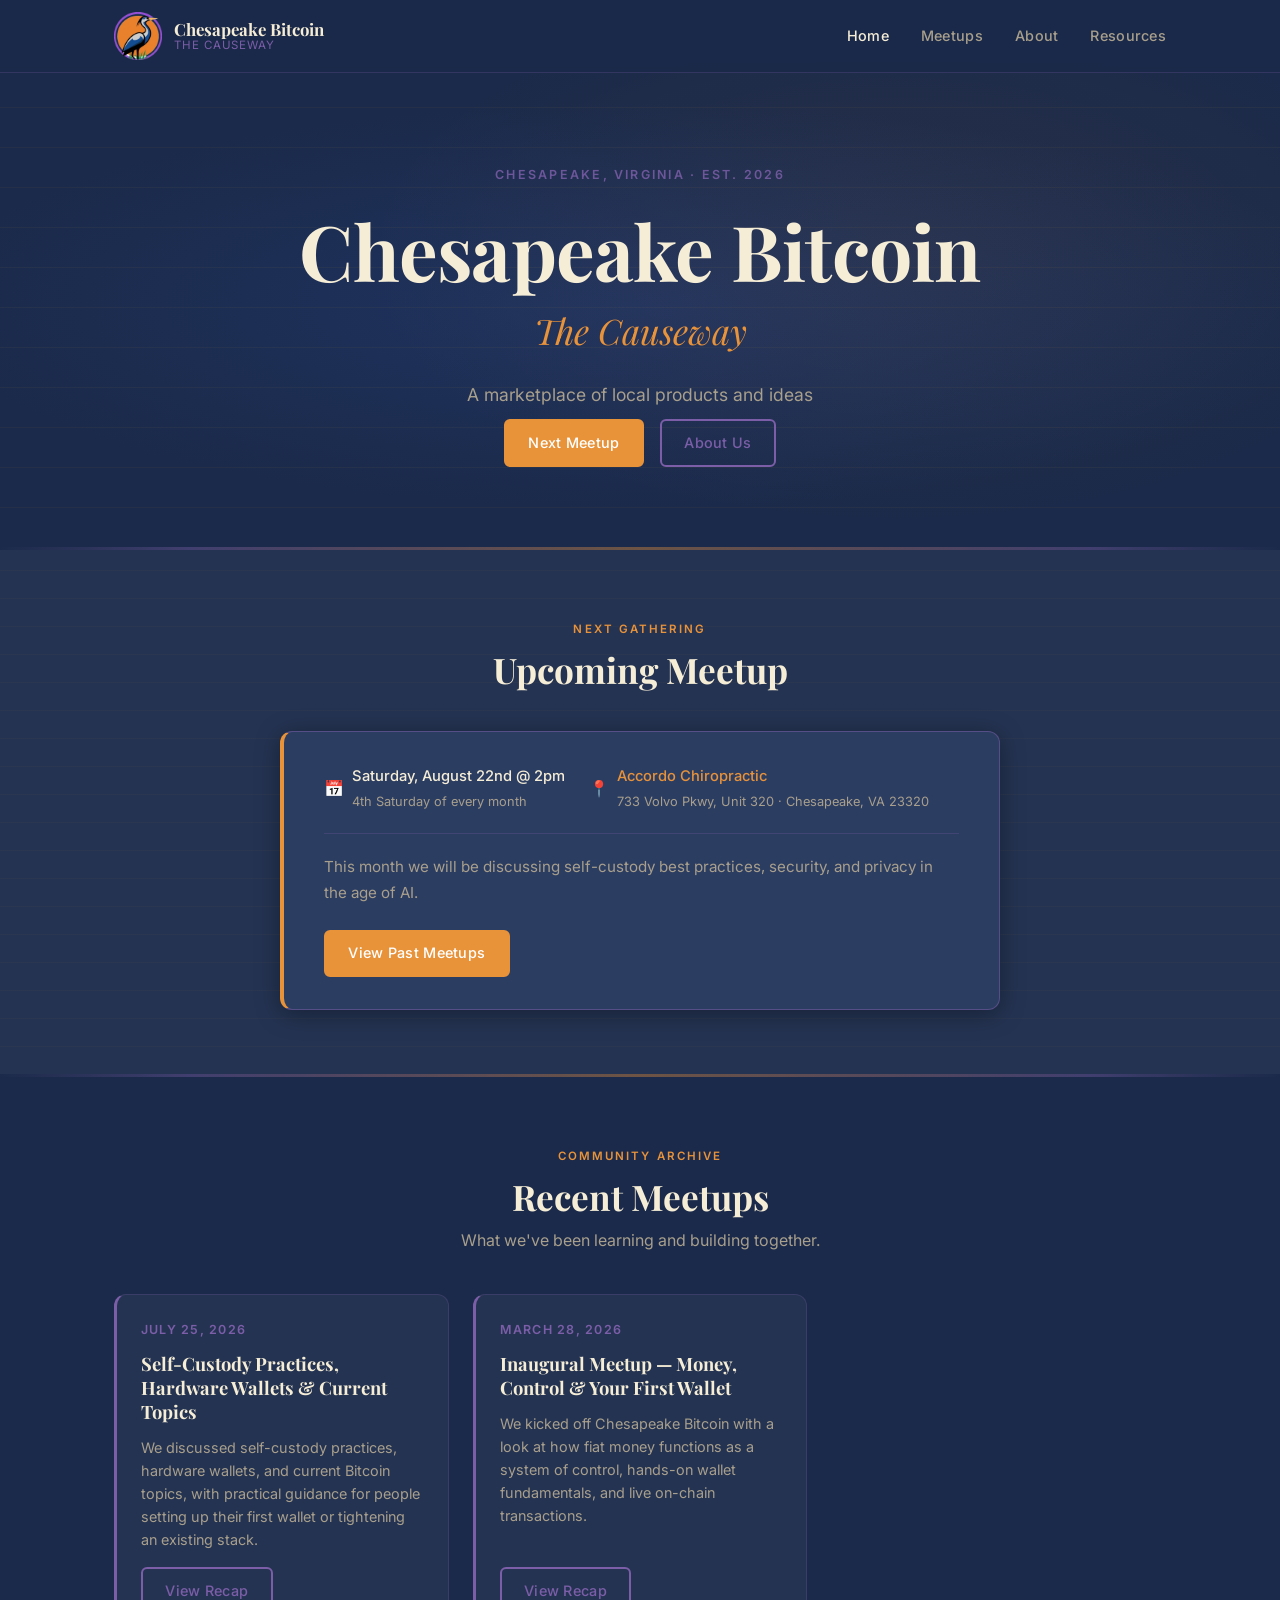
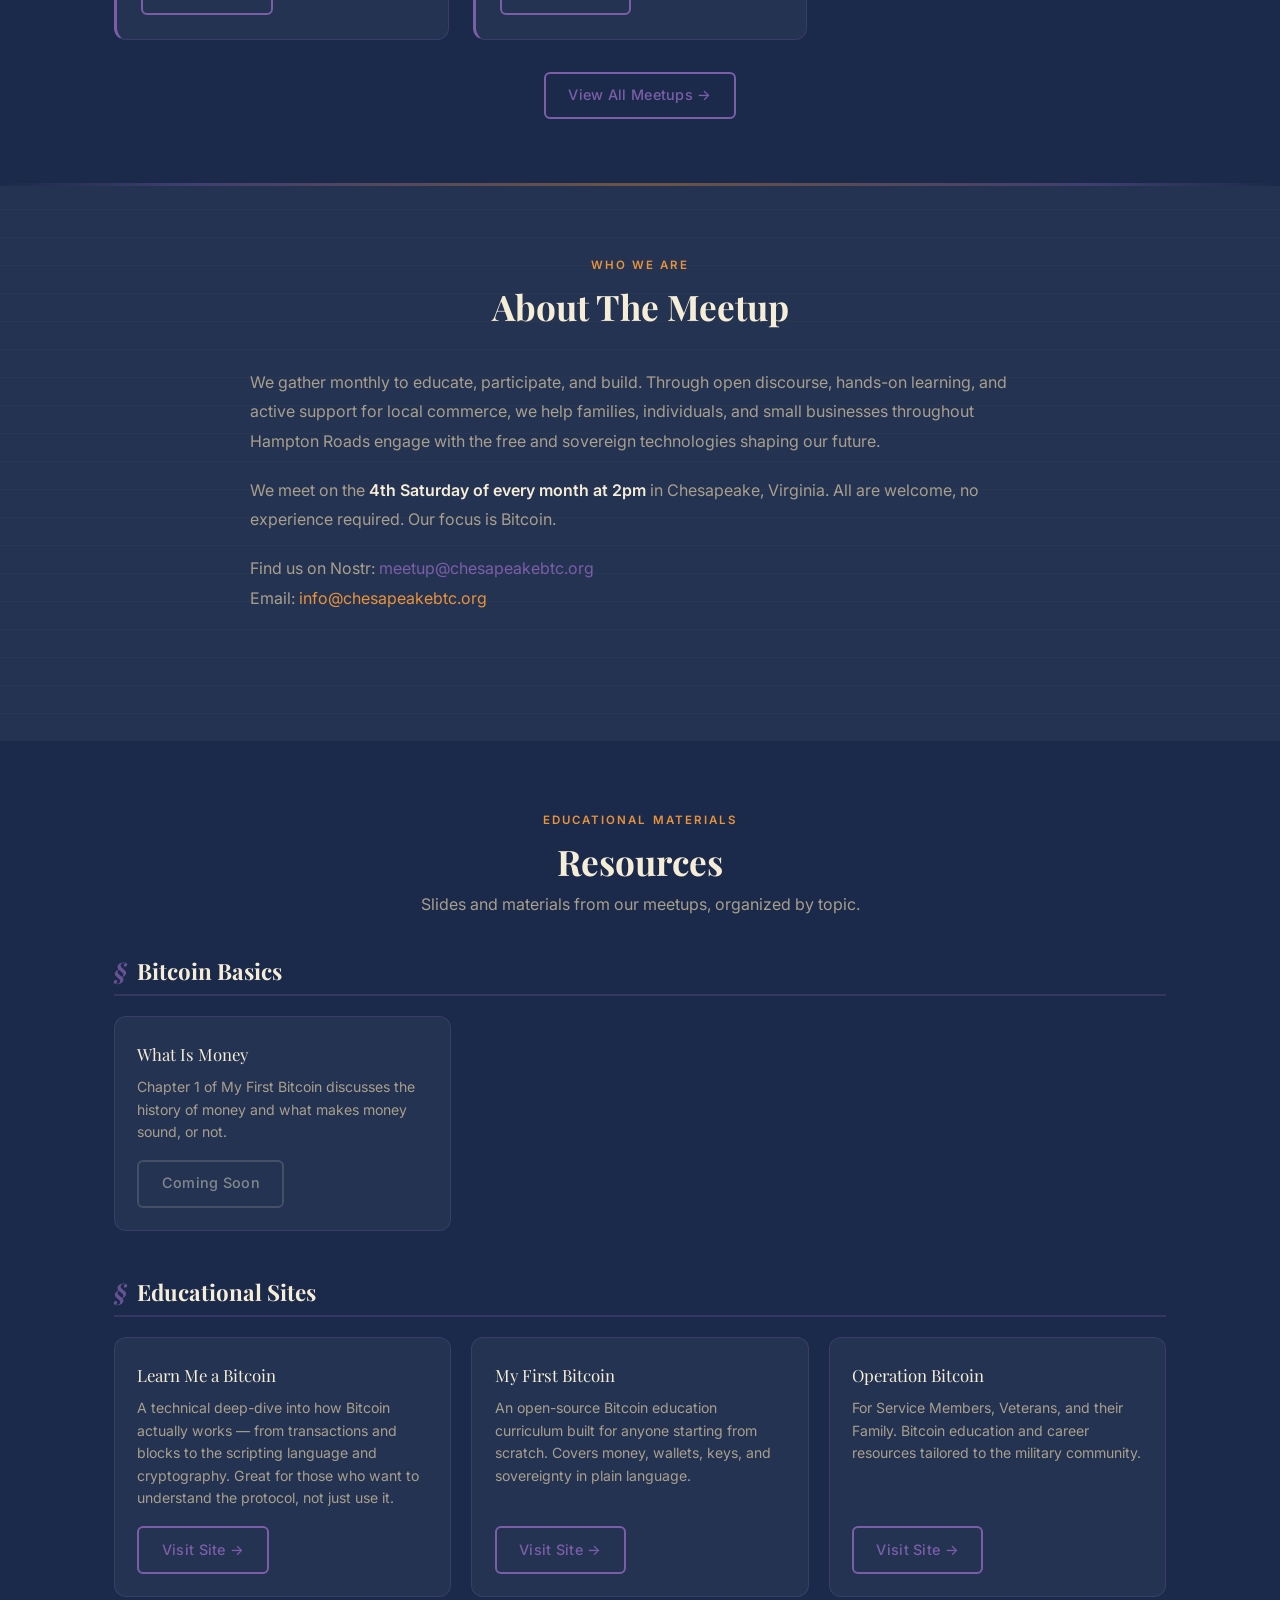
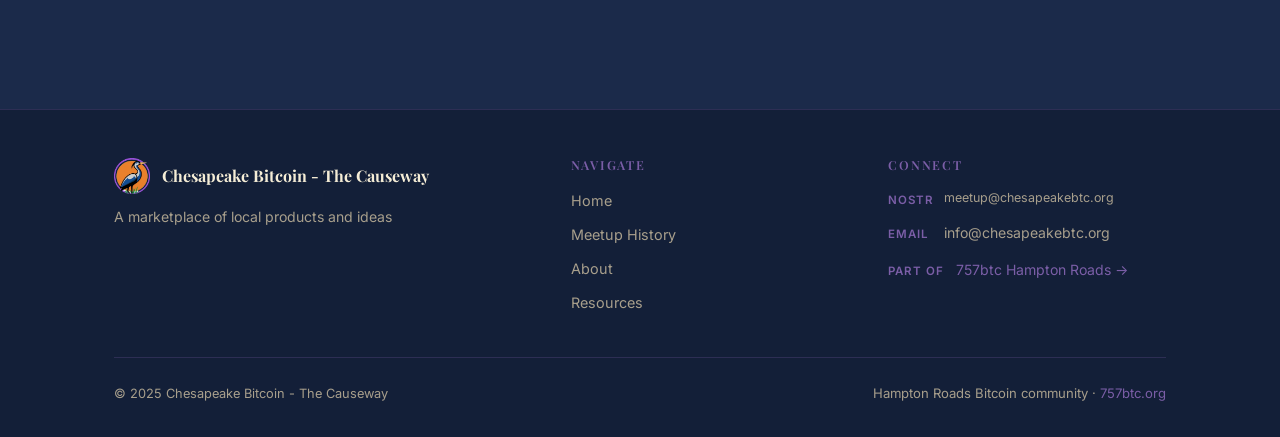
==== commit b9df54d3: "Update August meetup and archive July" ====
--- a/index.html
+++ b/index.html
@@ -70,7 +70,7 @@
             <div class="meta-item">
               <span class="meta-icon" aria-hidden="true">📅</span>
               <div>
-                <div class="meta-value">Saturday, July 25th @ 2pm</div>
+                <div class="meta-value">Saturday, August 22nd @ 2pm</div>
                 <div style="font-size:0.8rem;color:var(--muted);margin-top:2px;">4th Saturday of every month</div>
               </div>
             </div>
@@ -90,23 +90,7 @@
           </div>
 
           <div class="upcoming-desc">
-            <div class="desc-collapsed" id="desc-preview">Join us tomorrow for self-custody practices, hardware wallets, and current Bitcoin topics. Bring questions, bring friends - all are welcome.</div>
-            <div class="desc-full" id="desc-full" style="display:none;">
-              <p>Join us tomorrow for our July gathering. Whether you're setting up your first wallet or tightening up an existing stack, all are welcome.</p>
-              <p><strong>Self-Custody Practices</strong></p>
-              <ul>
-                <li>Seed phrase storage, backup habits, and practical threat models</li>
-              </ul>
-              <p><strong>Hardware Wallets</strong></p>
-              <ul>
-                <li>Device options, setup flow, passphrases, and safer signing habits</li>
-              </ul>
-              <p><strong>Current Topics</strong></p>
-              <ul>
-                <li>Open discussion on what is happening across Bitcoin, mining, privacy, and local adoption</li>
-              </ul>
-            </div>
-            <button class="see-more-btn" id="see-more-btn" onclick="toggleDesc()">see more</button>
+            <div class="desc-collapsed">This month we will be discussing self-custody best practices, security, and privacy in the age of AI.</div>
           </div>
 
           <a href="#recent-meetups" class="btn btn-primary">View Past Meetups</a>
